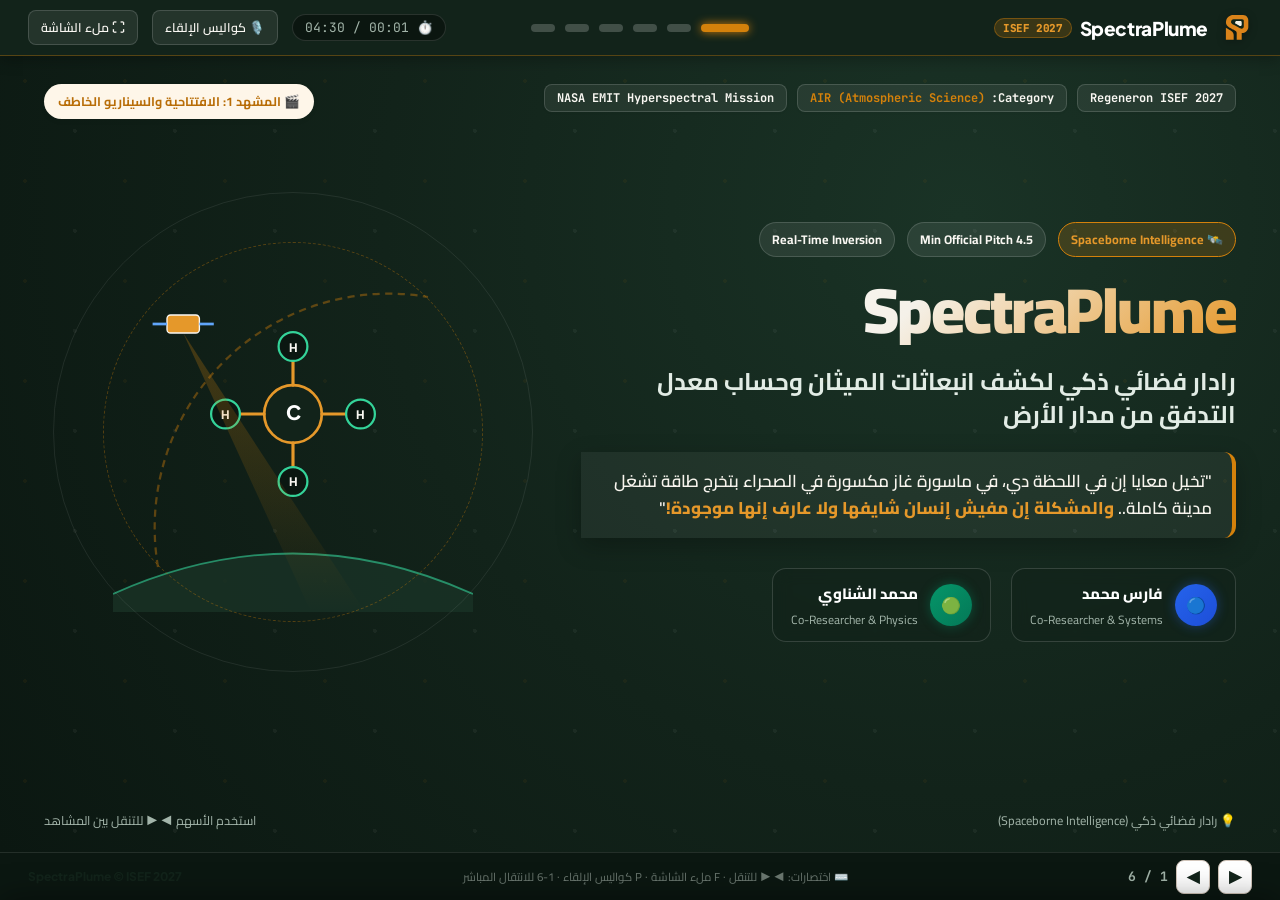
==== docs/presentation/index.html @ dce7c22c "feat: add interactive vectorized ISEF presentation and mount /presentation route" ====
<!DOCTYPE html>
<html lang="ar" dir="rtl">
<head>
  <meta charset="UTF-8" />
  <meta name="viewport" content="width=device-width, initial-scale=1.0" />
  <title>SpectraPlume — العرض الرسمي Regeneron ISEF 2027</title>
  
  <!-- Google Fonts: Cairo (Arabic Authority) + Plus Jakarta Sans + Inter + JetBrains Mono -->
  <link rel="preconnect" href="https://fonts.googleapis.com" />
  <link rel="preconnect" href="https://fonts.gstatic.com" crossorigin />
  <link href="https://fonts.googleapis.com/css2?family=Cairo:wght@400;600;700;800;900&family=Inter:wght@400;500;600;700&family=JetBrains+Mono:wght@500;600;700&family=Plus+Jakarta+Sans:wght@500;600;700;800&display=swap" rel="stylesheet" />

  <style>
    :root {
      /* Warm Editorial Light Palette (Base) */
      --sp-bg-canvas: #F6F3EC;
      --sp-bg-sand: #E7DECF;
      --sp-bg-sand-soft: #EFE9DD;
      --sp-bg-card: #FFFFFF;
      --sp-bg-elevated: #FCFBF8;
      --sp-border: #D2C5BA;
      --sp-border-subtle: #E3D9CD;

      /* Deep Authority Forest Dark Palette */
      --sp-forest-950: #0B1711;
      --sp-forest-900: #12231A;
      --sp-forest-800: #1A3326;
      --sp-forest-700: #234735;
      --sp-forest-600: #2E5C45;
      
      /* Typography Inks */
      --sp-ink-primary: #12231A;
      --sp-ink-secondary: #43534A;
      --sp-ink-muted: #6B7870;
      --sp-text-light: #FAF8F3;
      --sp-text-light-muted: #A3B5AA;

      /* Signature SWIR Infrared Amber */
      --sp-amber-600: #B86D07;
      --sp-amber-500: #D4810B;
      --sp-amber-400: #E5982A;
      --sp-amber-300: #F3B755;
      --sp-amber-100: #FEF6E9;
      --sp-amber-glow: rgba(212, 129, 11, 0.28);

      /* Semantic Status */
      --sp-danger-700: #9E2A1C;
      --sp-danger-600: #C0392B;
      --sp-danger-bg: #FDF2F0;
      --sp-danger-border: #EABCB5;

      --sp-safe-700: #135336;
      --sp-safe-600: #196B47;
      --sp-safe-bg: #EDF7F2;
      --sp-safe-border: #B7DFC9;

      /* Presenter Accent Colors */
      --sp-fares-blue: #2563EB;
      --sp-fares-bg: #EFF6FF;
      --sp-shnawy-green: #059669;
      --sp-shnawy-bg: #ECFDF5;

      /* Fonts */
      --font-arabic: 'Cairo', 'Plus Jakarta Sans', sans-serif;
      --font-display: 'Plus Jakarta Sans', 'Cairo', sans-serif;
      --font-body: 'Inter', 'Cairo', sans-serif;
      --font-mono: 'JetBrains Mono', monospace;

      /* Elevation & Shadows */
      --shadow-sm: 0 2px 6px rgba(18, 35, 26, 0.04);
      --shadow-card: 0 4px 16px rgba(18, 35, 26, 0.06), 0 1px 3px rgba(18, 35, 26, 0.04);
      --shadow-float: 0 18px 40px rgba(18, 35, 26, 0.12), 0 4px 10px rgba(18, 35, 26, 0.05);
      --shadow-glow: 0 0 28px rgba(212, 129, 11, 0.25);
    }

    * {
      box-sizing: border-box;
      margin: 0;
      padding: 0;
      -webkit-font-smoothing: antialiased;
    }

    html, body {
      width: 100vw;
      height: 100vh;
      overflow: hidden;
      background-color: var(--sp-forest-950);
      color: var(--sp-ink-primary);
      font-family: var(--font-arabic);
      user-select: none;
    }

    /* Presentation Viewport Frame (Standard 16:9 Aspect Ratio) */
    .deck-viewport {
      width: 100vw;
      height: 100vh;
      display: flex;
      flex-direction: column;
      position: relative;
      background: var(--sp-bg-canvas);
      overflow: hidden;
    }

    /* Top Global Navigation Bar */
    .deck-topbar {
      height: 56px;
      background: var(--sp-forest-900);
      border-bottom: 1.5px solid rgba(212, 129, 11, 0.35);
      display: flex;
      align-items: center;
      justify-content: space-between;
      padding: 0 28px;
      color: var(--sp-text-light);
      z-index: 100;
      box-shadow: 0 4px 14px rgba(0, 0, 0, 0.25);
    }

    .brand-group {
      display: flex;
      align-items: center;
      gap: 12px;
      cursor: pointer;
    }

    .brand-svg {
      width: 32px;
      height: 32px;
      filter: drop-shadow(0 2px 4px rgba(0,0,0,0.3));
    }

    .brand-title {
      font-family: var(--font-display);
      font-weight: 800;
      font-size: 19px;
      letter-spacing: -0.02em;
      color: #FFFFFF;
      display: flex;
      align-items: center;
      gap: 8px;
    }

    .brand-tag {
      font-size: 11px;
      font-family: var(--font-mono);
      background: rgba(212, 129, 11, 0.2);
      color: var(--sp-amber-400);
      padding: 2px 8px;
      border-radius: 999px;
      border: 1px solid rgba(212, 129, 11, 0.4);
    }

    /* Slide Stepper Dots */
    .slide-dots {
      display: flex;
      align-items: center;
      gap: 10px;
      position: absolute;
      left: 50%;
      transform: translateX(-50%);
    }

    .dot-pill {
      height: 8px;
      width: 24px;
      border-radius: 999px;
      background: rgba(255, 255, 255, 0.2);
      cursor: pointer;
      transition: all 0.3s cubic-bezier(0.4, 0, 0.2, 1);
      position: relative;
    }

    .dot-pill.active {
      width: 48px;
      background: var(--sp-amber-500);
      box-shadow: 0 0 10px var(--sp-amber-500);
    }

    .dot-pill:hover:not(.active) {
      background: rgba(255, 255, 255, 0.4);
    }

    /* Topbar Controls & Timer */
    .topbar-controls {
      display: flex;
      align-items: center;
      gap: 14px;
    }

    .timer-badge {
      display: flex;
      align-items: center;
      gap: 6px;
      background: rgba(0, 0, 0, 0.35);
      border: 1px solid rgba(255, 255, 255, 0.12);
      padding: 4px 12px;
      border-radius: 999px;
      font-family: var(--font-mono);
      font-size: 13px;
      color: #A3B5AA;
    }

    .timer-badge.active {
      color: var(--sp-amber-400);
      border-color: rgba(212, 129, 11, 0.5);
    }

    .top-btn {
      background: rgba(255, 255, 255, 0.08);
      border: 1px solid rgba(255, 255, 255, 0.15);
      color: #FAF8F3;
      padding: 5px 12px;
      border-radius: 8px;
      font-family: var(--font-arabic);
      font-size: 12.5px;
      font-weight: 600;
      cursor: pointer;
      display: inline-flex;
      align-items: center;
      gap: 6px;
      transition: all 0.2s ease;
    }

    .top-btn:hover {
      background: rgba(255, 255, 255, 0.16);
      border-color: rgba(255, 255, 255, 0.3);
    }

    .top-btn.active-mode {
      background: var(--sp-amber-500);
      color: #FFFFFF;
      border-color: var(--sp-amber-400);
    }

    /* Main Slides Stage */
    .deck-stage {
      flex: 1;
      position: relative;
      width: 100%;
      height: calc(100vh - 56px);
      overflow: hidden;
    }

    .slide {
      position: absolute;
      top: 0;
      left: 0;
      width: 100%;
      height: 100%;
      opacity: 0;
      pointer-events: none;
      transform: scale(0.97) translateY(12px);
      transition: opacity 0.45s cubic-bezier(0.2, 0.8, 0.2, 1), transform 0.45s cubic-bezier(0.2, 0.8, 0.2, 1);
      display: flex;
      flex-direction: column;
      justify-content: space-between;
      padding: 28px 44px 20px;
      overflow-y: auto;
    }

    .slide.active {
      opacity: 1;
      pointer-events: all;
      transform: scale(1) translateY(0);
      z-index: 10;
    }

    /* Common Slide Headers */
    .slide-header {
      display: flex;
      align-items: flex-start;
      justify-content: space-between;
      margin-bottom: 20px;
    }

    .slide-eyebrow {
      display: inline-flex;
      align-items: center;
      gap: 8px;
      background: var(--sp-bg-sand);
      border: 1px solid var(--sp-border);
      padding: 4px 14px;
      border-radius: 999px;
      font-size: 12px;
      font-weight: 700;
      color: var(--sp-forest-900);
      letter-spacing: 0.04em;
      margin-bottom: 8px;
    }

    .slide-eyebrow-dark {
      background: rgba(212, 129, 11, 0.15);
      border: 1px solid rgba(212, 129, 11, 0.35);
      color: var(--sp-amber-400);
    }

    .slide-title {
      font-size: 32px;
      font-weight: 900;
      line-height: 1.25;
      color: var(--sp-forest-900);
      letter-spacing: -0.02em;
    }

    .slide-title-dark {
      color: #FFFFFF;
    }

    .slide-subtitle {
      font-size: 15px;
      color: var(--sp-ink-secondary);
      margin-top: 4px;
    }

    .slide-subtitle-dark {
      color: var(--sp-text-light-muted);
    }

    /* Presenter Duo Badges */
    .presenter-turn-badge {
      display: inline-flex;
      align-items: center;
      gap: 8px;
      padding: 6px 14px;
      border-radius: 999px;
      font-size: 12.5px;
      font-weight: 700;
      box-shadow: var(--shadow-sm);
    }

    .presenter-turn-fares {
      background: var(--sp-fares-bg);
      color: var(--sp-fares-blue);
      border: 1.5px solid #BFDBFE;
    }

    .presenter-turn-shnawy {
      background: var(--sp-shnawy-bg);
      color: var(--sp-shnawy-green);
      border: 1.5px solid #A7F3D0;
    }

    .presenter-turn-both {
      background: var(--sp-amber-100);
      color: var(--sp-amber-600);
      border: 1.5px solid var(--sp-amber-border);
    }

    /* On-Screen Memory Anchors (المفاتيح العلمية للباحثين) */
    .memory-anchors-bar {
      display: flex;
      align-items: center;
      gap: 10px;
      flex-wrap: wrap;
    }

    .anchor-chip {
      display: inline-flex;
      align-items: center;
      gap: 6px;
      background: #FFFFFF;
      border: 1px solid var(--sp-border);
      padding: 5px 12px;
      border-radius: 8px;
      font-size: 12px;
      font-weight: 700;
      color: var(--sp-forest-900);
      font-family: var(--font-mono);
      box-shadow: 0 1px 3px rgba(0,0,0,0.04);
    }

    .anchor-chip-dark {
      background: rgba(255, 255, 255, 0.07);
      border-color: rgba(255, 255, 255, 0.15);
      color: #FAF8F3;
    }

    .anchor-chip .tag-highlight {
      color: var(--sp-amber-500);
    }

    /* SLIDE 1: Hero Cover & Hook */
    #slide-1 {
      background: radial-gradient(circle at 75% 20%, #1A3326 0%, #12231A 50%, #0B1711 100%);
      color: #FAF8F3;
      position: relative;
      overflow: hidden;
    }

    .cosmic-mesh {
      position: absolute;
      inset: 0;
      opacity: 0.15;
      background-image: 
        radial-gradient(circle at 25px 25px, rgba(212, 129, 11, 0.4) 2%, transparent 0%),
        radial-gradient(circle at 75px 75px, rgba(255, 255, 255, 0.3) 2%, transparent 0%);
      background-size: 100px 100px;
      pointer-events: none;
    }

    .slide1-grid {
      display: grid;
      grid-template-columns: 1.25fr 0.95fr;
      gap: 40px;
      align-items: center;
      margin: auto 0;
      position: relative;
      z-index: 2;
    }

    .hero-brand-lockup {
      display: flex;
      flex-direction: column;
      gap: 20px;
    }

    .hero-meta-strip {
      display: flex;
      align-items: center;
      gap: 12px;
      flex-wrap: wrap;
    }

    .hero-meta-badge {
      display: inline-flex;
      align-items: center;
      gap: 6px;
      background: rgba(255, 255, 255, 0.08);
      border: 1px solid rgba(255, 255, 255, 0.15);
      padding: 5px 12px;
      border-radius: 999px;
      font-size: 12.5px;
      font-weight: 700;
      color: #FAF8F3;
    }

    .hero-meta-badge.highlight {
      background: rgba(212, 129, 11, 0.2);
      border-color: var(--sp-amber-500);
      color: var(--sp-amber-400);
    }

    .hero-main-title {
      font-size: 64px;
      font-weight: 900;
      line-height: 1.05;
      letter-spacing: -0.03em;
      background: linear-gradient(135deg, #FFFFFF 0%, #F5F1E9 50%, var(--sp-amber-400) 100%);
      -webkit-background-clip: text;
      -webkit-text-fill-color: transparent;
    }

    .hero-tagline-ar {
      font-size: 24px;
      font-weight: 700;
      color: #E2ECE5;
      line-height: 1.4;
    }

    .hero-hook-quote {
      background: rgba(255, 255, 255, 0.05);
      border-right: 4px solid var(--sp-amber-500);
      padding: 16px 20px;
      border-radius: 0 12px 12px 0;
      font-size: 17px;
      font-weight: 600;
      color: #F8F5EE;
      line-height: 1.6;
      box-shadow: 0 8px 24px rgba(0,0,0,0.25);
    }

    .hero-hook-quote strong {
      color: var(--sp-amber-400);
      font-weight: 800;
    }

    .hero-team-row {
      display: flex;
      align-items: center;
      gap: 20px;
      margin-top: 10px;
    }

    .team-card {
      display: flex;
      align-items: center;
      gap: 12px;
      background: rgba(18, 35, 26, 0.7);
      border: 1px solid rgba(255, 255, 255, 0.15);
      padding: 10px 18px;
      border-radius: 14px;
      backdrop-filter: blur(8px);
    }

    .team-avatar {
      width: 42px;
      height: 42px;
      border-radius: 50%;
      display: flex;
      align-items: center;
      justify-content: center;
      font-weight: 800;
      font-size: 16px;
      color: #FFFFFF;
    }

    .team-avatar.fares {
      background: linear-gradient(135deg, #2563EB, #1D4ED8);
      box-shadow: 0 0 12px rgba(37, 99, 235, 0.4);
    }

    .team-avatar.shnawy {
      background: linear-gradient(135deg, #059669, #047857);
      box-shadow: 0 0 12px rgba(5, 150, 105, 0.4);
    }

    .team-info h4 {
      font-size: 15px;
      font-weight: 800;
      color: #FFFFFF;
    }

    .team-info p {
      font-size: 12px;
      color: var(--sp-text-light-muted);
    }

    /* Vector Hero Illustration Stage (Slide 1) */
    .hero-illustration-stage {
      position: relative;
      display: flex;
      align-items: center;
      justify-content: center;
    }

    .radar-pulse-ring {
      position: absolute;
      width: 380px;
      height: 380px;
      border-radius: 50%;
      border: 1.5px dashed rgba(212, 129, 11, 0.35);
      animation: spinSlow 36s linear infinite;
    }

    .radar-pulse-ring-2 {
      position: absolute;
      width: 480px;
      height: 480px;
      border-radius: 50%;
      border: 1px solid rgba(255, 255, 255, 0.08);
    }

    @keyframes spinSlow {
      from { transform: rotate(0deg); }
      to { transform: rotate(360deg); }
    }

    /* Floating Molecules Animation */
    .molecule-floating {
      animation: floatMolecule 6s ease-in-out infinite alternate;
    }

    @keyframes floatMolecule {
      0% { transform: translateY(0) rotate(0deg); }
      100% { transform: translateY(-16px) rotate(8deg); }
    }

    /* SLIDE 2: Problem & Citations */
    .problem-stats-row {
      display: grid;
      grid-template-columns: repeat(3, 1fr);
      gap: 24px;
      margin-bottom: 24px;
    }

    .stat-card {
      background: #FFFFFF;
      border: 1.5px solid var(--sp-border);
      border-radius: 20px;
      padding: 24px 22px;
      box-shadow: var(--shadow-card);
      position: relative;
      overflow: hidden;
      display: flex;
      flex-direction: column;
      justify-content: space-between;
      transition: all 0.25s ease;
    }

    .stat-card:hover {
      transform: translateY(-4px);
      box-shadow: var(--shadow-float);
    }

    .stat-card::before {
      content: '';
      position: absolute;
      top: 0;
      left: 0;
      right: 0;
      height: 5px;
    }

    .stat-card.amber::before { background: var(--sp-amber-500); }
    .stat-card.danger::before { background: var(--sp-danger-600); }
    .stat-card.safe::before { background: var(--sp-safe-600); }

    .stat-card-header {
      display: flex;
      align-items: center;
      justify-content: space-between;
      margin-bottom: 12px;
    }

    .stat-citation-pill {
      font-family: var(--font-mono);
      font-size: 11px;
      font-weight: 700;
      padding: 4px 10px;
      border-radius: 6px;
      background: var(--sp-bg-sand-soft);
      color: var(--sp-forest-900);
      border: 1px solid var(--sp-border-subtle);
    }

    .stat-big-number {
      font-family: var(--font-mono);
      font-size: 58px;
      font-weight: 900;
      line-height: 1;
      margin-bottom: 6px;
      display: flex;
      align-items: baseline;
      gap: 4px;
    }

    .stat-big-number.amber { color: var(--sp-amber-600); }
    .stat-big-number.danger { color: var(--sp-danger-600); }
    .stat-big-number.safe { color: var(--sp-safe-700); }

    .stat-unit {
      font-size: 26px;
      font-weight: 800;
    }

    .stat-label {
      font-size: 16.5px;
      font-weight: 800;
      color: var(--sp-forest-900);
      margin-bottom: 6px;
    }

    .stat-desc {
      font-size: 13.5px;
      color: var(--sp-ink-secondary);
      line-height: 1.5;
    }

    .problem-dilemma-grid {
      display: grid;
      grid-template-columns: 1fr 1fr;
      gap: 20px;
    }

    .dilemma-card {
      background: var(--sp-bg-elevated);
      border: 1.5px solid var(--sp-border);
      border-radius: 16px;
      padding: 18px 22px;
      display: flex;
      gap: 16px;
      align-items: flex-start;
    }

    .dilemma-icon-box {
      width: 48px;
      height: 48px;
      border-radius: 12px;
      display: flex;
      align-items: center;
      justify-content: center;
      flex-shrink: 0;
    }

    .dilemma-icon-box.danger {
      background: var(--sp-danger-bg);
      border: 1px solid var(--sp-danger-border);
      color: var(--sp-danger-600);
    }

    .dilemma-icon-box.amber {
      background: var(--sp-amber-100);
      border: 1px solid var(--sp-amber-border);
      color: var(--sp-amber-600);
    }

    .dilemma-content h4 {
      font-size: 16px;
      font-weight: 800;
      color: var(--sp-forest-900);
      margin-bottom: 4px;
    }

    .dilemma-content p {
      font-size: 13.5px;
      color: var(--sp-ink-secondary);
      line-height: 1.5;
    }

    /* SLIDE 3: Physics & Innovation */
    .physics-layout-grid {
      display: grid;
      grid-template-columns: 1.15fr 0.95fr;
      gap: 24px;
      align-items: stretch;
      flex: 1;
    }

    .spectrum-card {
      background: #FFFFFF;
      border: 1.5px solid var(--sp-border);
      border-radius: 20px;
      padding: 22px;
      box-shadow: var(--shadow-card);
      display: flex;
      flex-direction: column;
      justify-content: space-between;
    }

    .spectrum-legend-row {
      display: flex;
      align-items: center;
      justify-content: space-between;
      margin-bottom: 12px;
      padding-bottom: 10px;
      border-bottom: 1px solid var(--sp-border-subtle);
    }

    .spectrum-tag {
      display: inline-flex;
      align-items: center;
      gap: 6px;
      font-size: 12.5px;
      font-weight: 700;
    }

    .spectrum-dot {
      width: 10px;
      height: 10px;
      border-radius: 50%;
    }

    .innovation-pillars-stack {
      display: flex;
      flex-direction: column;
      gap: 16px;
      justify-content: space-between;
    }

    .pillar-box {
      background: #FFFFFF;
      border: 1.5px solid var(--sp-border);
      border-radius: 18px;
      padding: 20px;
      box-shadow: var(--shadow-card);
      position: relative;
      overflow: hidden;
      display: flex;
      flex-direction: column;
      gap: 10px;
    }

    .pillar-box.active-glow {
      border-color: var(--sp-amber-500);
      box-shadow: 0 4px 20px rgba(212, 129, 11, 0.15);
    }

    .pillar-header {
      display: flex;
      align-items: center;
      justify-content: space-between;
    }

    .pillar-title-group {
      display: flex;
      align-items: center;
      gap: 10px;
    }

    .pillar-num {
      width: 30px;
      height: 30px;
      border-radius: 8px;
      background: var(--sp-forest-900);
      color: #FFFFFF;
      font-family: var(--font-mono);
      font-weight: 800;
      font-size: 14px;
      display: flex;
      align-items: center;
      justify-content: center;
    }

    .pillar-title {
      font-size: 16.5px;
      font-weight: 800;
      color: var(--sp-forest-900);
    }

    .pillar-metric-row {
      display: flex;
      align-items: baseline;
      justify-content: space-between;
      background: var(--sp-bg-sand-soft);
      padding: 10px 14px;
      border-radius: 12px;
      border: 1px solid var(--sp-border-subtle);
    }

    .pillar-metric-val {
      font-family: var(--font-mono);
      font-size: 32px;
      font-weight: 900;
      color: var(--sp-forest-900);
    }

    .pillar-metric-label {
      font-size: 13px;
      font-weight: 700;
      color: var(--sp-ink-secondary);
    }

    .pillar-desc {
      font-size: 13px;
      color: var(--sp-ink-secondary);
      line-height: 1.5;
    }

    /* SLIDE 4: Live Demo & Statistical Proof */
    #slide-4 {
      background: radial-gradient(circle at 80% 10%, #15271D 0%, #0E1A14 60%, #07100B 100%);
      color: #FAF8F3;
    }

    .telemetry-trio {
      display: grid;
      grid-template-columns: repeat(3, 1fr);
      gap: 18px;
      margin-bottom: 20px;
    }

    .telemetry-card {
      background: rgba(255, 255, 255, 0.05);
      border: 1px solid rgba(255, 255, 255, 0.12);
      border-radius: 16px;
      padding: 18px 20px;
      display: flex;
      flex-direction: column;
      justify-content: space-between;
      backdrop-filter: blur(10px);
    }

    .telemetry-title {
      font-size: 13px;
      font-weight: 700;
      color: var(--sp-text-light-muted);
      display: flex;
      align-items: center;
      gap: 6px;
    }

    .telemetry-val {
      font-family: var(--font-mono);
      font-size: 42px;
      font-weight: 900;
      color: #FFFFFF;
      margin: 4px 0;
    }

    .telemetry-val.amber { color: var(--sp-amber-400); }
    .telemetry-val.safe { color: #34D399; }
    .telemetry-val.blue { color: #60A5FA; }

    .telemetry-sub {
      font-size: 12px;
      color: #A3B5AA;
    }

    .proof-split-layout {
      display: grid;
      grid-template-columns: 1.1fr 0.9fr;
      gap: 22px;
      align-items: stretch;
      flex: 1;
    }

    .gis-stage-box {
      background: #0B1711;
      border: 1px solid rgba(212, 129, 11, 0.35);
      border-radius: 18px;
      padding: 18px;
      position: relative;
      overflow: hidden;
      display: flex;
      flex-direction: column;
      justify-content: space-between;
    }

    .gis-header-strip {
      display: flex;
      align-items: center;
      justify-content: space-between;
      margin-bottom: 12px;
      z-index: 2;
    }

    .gis-badge {
      font-family: var(--font-mono);
      font-size: 11.5px;
      padding: 3px 10px;
      border-radius: 6px;
      background: rgba(212, 129, 11, 0.15);
      border: 1px solid rgba(212, 129, 11, 0.4);
      color: var(--sp-amber-400);
    }

    .stats-matrix-card {
      background: rgba(255, 255, 255, 0.05);
      border: 1px solid rgba(255, 255, 255, 0.12);
      border-radius: 18px;
      padding: 20px;
      display: flex;
      flex-direction: column;
      justify-content: space-between;
      backdrop-filter: blur(10px);
    }

    .gauge-and-bars {
      display: grid;
      grid-template-columns: 110px 1fr;
      gap: 18px;
      align-items: center;
      margin-bottom: 16px;
    }

    .circular-gauge-wrapper {
      position: relative;
      width: 110px;
      height: 110px;
    }

    .gauge-center-text {
      position: absolute;
      inset: 0;
      display: flex;
      flex-direction: column;
      align-items: center;
      justify-content: center;
      text-align: center;
    }

    .gauge-score {
      font-family: var(--font-mono);
      font-size: 22px;
      font-weight: 900;
      color: #FFFFFF;
    }

    .gauge-caption {
      font-size: 10px;
      color: var(--sp-amber-400);
      font-weight: 700;
      text-transform: uppercase;
    }

    .progress-bar-group {
      display: flex;
      flex-direction: column;
      gap: 12px;
    }

    .p-bar-label-row {
      display: flex;
      justify-content: space-between;
      font-size: 12.5px;
      font-weight: 700;
      margin-bottom: 4px;
    }

    .p-bar-track {
      height: 8px;
      background: rgba(255, 255, 255, 0.1);
      border-radius: 999px;
      overflow: hidden;
    }

    .p-bar-fill {
      height: 100%;
      border-radius: 999px;
      transition: width 1.2s cubic-bezier(0.2, 0.8, 0.2, 1);
    }

    .p-bar-fill.precision { background: linear-gradient(90deg, #10B981, #34D399); width: 0%; }
    .p-bar-fill.recall { background: linear-gradient(90deg, #3B82F6, #60A5FA); width: 0%; }

    /* The Sinai Mountain Trap Box */
    .sinai-trap-box {
      background: rgba(0, 0, 0, 0.4);
      border: 1.5px solid rgba(212, 129, 11, 0.4);
      border-radius: 14px;
      padding: 14px 18px;
      display: flex;
      align-items: center;
      justify-content: space-between;
      gap: 14px;
    }

    .sinai-pill {
      display: flex;
      flex-direction: column;
      align-items: center;
      padding: 6px 14px;
      border-radius: 10px;
      min-width: 90px;
    }

    .sinai-pill.nasa {
      background: rgba(192, 57, 43, 0.2);
      border: 1px solid rgba(192, 57, 43, 0.5);
      color: #F87171;
    }

    .sinai-pill.spectra {
      background: rgba(16, 185, 129, 0.2);
      border: 1px solid rgba(16, 185, 129, 0.5);
      color: #34D399;
    }

    .sinai-pill .val {
      font-family: var(--font-mono);
      font-size: 20px;
      font-weight: 900;
    }

    .sinai-pill .lbl {
      font-size: 11px;
      font-weight: 700;
    }

    /* SLIDE 5: Economic Feasibility & UN SDGs */
    .business-grid {
      display: grid;
      grid-template-columns: repeat(3, 1fr);
      gap: 24px;
      margin-bottom: 24px;
      flex: 1;
    }

    .biz-card {
      background: #FFFFFF;
      border: 1.5px solid var(--sp-border);
      border-radius: 20px;
      padding: 26px 22px;
      box-shadow: var(--shadow-card);
      display: flex;
      flex-direction: column;
      justify-content: space-between;
      transition: all 0.25s ease;
    }

    .biz-card:hover {
      transform: translateY(-4px);
      box-shadow: var(--shadow-float);
    }

    .biz-icon-stage {
      width: 54px;
      height: 54px;
      border-radius: 14px;
      background: var(--sp-forest-900);
      color: var(--sp-amber-400);
      display: flex;
      align-items: center;
      justify-content: center;
      margin-bottom: 16px;
    }

    .biz-title {
      font-size: 20px;
      font-weight: 900;
      color: var(--sp-forest-900);
      margin-bottom: 8px;
    }

    .biz-desc {
      font-size: 14px;
      color: var(--sp-ink-secondary);
      line-height: 1.6;
      margin-bottom: 16px;
    }

    .biz-metric-highlight {
      background: var(--sp-bg-sand-soft);
      border: 1px solid var(--sp-border-subtle);
      border-radius: 12px;
      padding: 12px 14px;
      font-family: var(--font-mono);
      font-size: 20px;
      font-weight: 800;
      color: var(--sp-forest-900);
      display: flex;
      align-items: center;
      justify-content: space-between;
    }

    .sdg-badge-group {
      display: flex;
      gap: 12px;
      margin-top: 10px;
    }

    .sdg-pill {
      flex: 1;
      padding: 12px 10px;
      border-radius: 12px;
      color: #FFFFFF;
      font-weight: 800;
      text-align: center;
      display: flex;
      flex-direction: column;
      align-items: center;
      gap: 4px;
    }

    .sdg-13 { background: #3F7E44; }
    .sdg-7 { background: #FCC30B; color: #12231A; }

    .closing-signoff-bar {
      background: var(--sp-forest-900);
      border: 1.5px solid rgba(212, 129, 11, 0.4);
      border-radius: 16px;
      padding: 16px 24px;
      color: #FAF8F3;
      display: flex;
      align-items: center;
      justify-content: space-between;
    }

    .logbook-item {
      display: flex;
      align-items: center;
      gap: 12px;
    }

    /* SLIDE 6: Tough ISEF Q&A Defense */
    .qa-stack {
      display: flex;
      flex-direction: column;
      gap: 16px;
      flex: 1;
      justify-content: center;
    }

    .qa-card {
      background: #FFFFFF;
      border: 1.5px solid var(--sp-border);
      border-radius: 18px;
      padding: 20px 24px;
      box-shadow: var(--shadow-card);
      transition: all 0.25s ease;
      cursor: pointer;
    }

    .qa-card:hover {
      border-color: var(--sp-amber-500);
      transform: translateX(-4px);
    }

    .qa-question-row {
      display: flex;
      align-items: center;
      justify-content: space-between;
      margin-bottom: 10px;
    }

    .qa-q-text {
      font-size: 17px;
      font-weight: 800;
      color: var(--sp-forest-900);
      display: flex;
      align-items: center;
      gap: 10px;
    }

    .qa-answer-box {
      background: var(--sp-bg-sand-soft);
      border-right: 4px solid var(--sp-amber-500);
      padding: 12px 18px;
      border-radius: 0 10px 10px 0;
      font-size: 14.5px;
      line-height: 1.6;
      color: var(--sp-ink-secondary);
    }

    /* Presenter Floating Prompter Dock (كواليس الإلقاء) */
    .prompter-dock {
      position: fixed;
      bottom: 0;
      left: 0;
      right: 0;
      background: rgba(18, 35, 26, 0.96);
      border-top: 2px solid var(--sp-amber-500);
      backdrop-filter: blur(14px);
      color: #FAF8F3;
      padding: 14px 32px;
      z-index: 1000;
      transform: translateY(105%);
      transition: transform 0.35s cubic-bezier(0.2, 0.8, 0.2, 1);
      box-shadow: 0 -10px 30px rgba(0,0,0,0.4);
    }

    .prompter-dock.open {
      transform: translateY(0);
    }

    .prompter-header {
      display: flex;
      align-items: center;
      justify-content: space-between;
      margin-bottom: 10px;
    }

    .prompter-title {
      font-size: 14px;
      font-weight: 800;
      color: var(--sp-amber-400);
      display: flex;
      align-items: center;
      gap: 8px;
    }

    .prompter-grid {
      display: grid;
      grid-template-columns: 1fr 1fr;
      gap: 20px;
    }

    .prompter-card {
      background: rgba(255, 255, 255, 0.05);
      border: 1px solid rgba(255, 255, 255, 0.12);
      border-radius: 12px;
      padding: 12px 16px;
    }

    .prompter-role {
      font-size: 12px;
      font-weight: 800;
      margin-bottom: 6px;
      display: flex;
      align-items: center;
      gap: 6px;
    }

    .prompter-role.fares { color: #60A5FA; }
    .prompter-role.shnawy { color: #34D399; }

    .prompter-text {
      font-size: 13.5px;
      line-height: 1.55;
      color: #F3F4F6;
    }

    /* Bottom Deck Navigation Bar */
    .deck-bottombar {
      height: 48px;
      background: var(--sp-bg-sand);
      border-top: 1px solid var(--sp-border);
      display: flex;
      align-items: center;
      justify-content: space-between;
      padding: 0 28px;
      font-size: 12.5px;
      color: var(--sp-ink-secondary);
      z-index: 90;
    }

    .deck-bottombar-dark {
      background: var(--sp-forest-950);
      border-color: rgba(255, 255, 255, 0.1);
      color: var(--sp-text-light-muted);
    }

    .nav-arrow-group {
      display: flex;
      align-items: center;
      gap: 8px;
    }

    .nav-btn {
      background: #FFFFFF;
      border: 1px solid var(--sp-border);
      color: var(--sp-forest-900);
      width: 34px;
      height: 34px;
      border-radius: 8px;
      display: flex;
      align-items: center;
      justify-content: center;
      cursor: pointer;
      font-size: 16px;
      font-weight: bold;
      transition: all 0.2s ease;
    }

    .nav-btn:hover {
      background: var(--sp-amber-500);
      color: #FFFFFF;
      border-color: var(--sp-amber-400);
    }

    .slide-counter {
      font-family: var(--font-mono);
      font-weight: 700;
      font-size: 13px;
    }

    /* SVGs Helper Styles */
    .vector-svg {
      display: block;
      width: 100%;
      height: auto;
    }
  </style>
</head>
<body>

  <div class="deck-viewport">

    <!-- Top Global Sticky Bar -->
    <header class="deck-topbar">
      <div class="brand-group" onclick="goToSlide(0)">
        <!-- SpectraPlume Vector Logo -->
        <svg class="brand-svg" xmlns="http://www.w3.org/2000/svg" viewBox="0 0 287 282">
          <path fill="#DA831A" d="M149.79 245.451C149.72 241.487 149.7 237.527 149.72 233.563C149.79 222.686 149.66 211.813 149.7 200.937C149.72 195.734 149.9 190.514 149.8 185.312C149.77 183.575 149.55 181.968 149.01 180.312C145.88 170.865 137.89 166.22 129.6 161.817C125.58 159.684 121.5 157.665 117.47 155.544C117.47 155.544 116.99 155.286 116.99 155.285C115.03 154.223 113.07 153.176 111.13 152.094C101.73 146.862 92.24 141.796 82.86 136.536C74.86 132.049 68.27 126.995 62.76 119.558C52.46 105.637 51.4399 87.726 55.8199 71.589C58.8199 60.549 66.9 47.461 75.45 40.322C76.64 39.323 77.84 38.32 79.05 37.342C83.87 33.46 89.49 30.423 95.3 28.338C104.13 25.176 111.13 23.987 120.19 24.034C127.1 24.07 134.02 24.091 140.94 24.091C149.75 24.092 158.57 23.991 167.38 24.155C173.75 24.273 180.12 24.139 186.5 24.172C193.02 24.206 199.55 24.138 206.06 24.237C206.06 24.237 206.94 24.253 206.94 24.253C214.48 24.422 221.62 26.131 228.3 29.694C235.16 33.357 241.89 39.617 245.96 46.271C252.52 56.969 253.97 64.025 253.98 76.625C253.99 88.562 253.93 100.5 253.97 112.437C253.99 118.621 254.07 124.817 253.99 131C253.94 135.071 253.64 139.157 252.73 143.125C252.5 144.11 252.22 145.079 251.98 146.061C251.98 146.062 251.95 146.175 251.95 146.176C250.6 150.994 248.52 155.736 245.94 160.024C242.91 165.072 239.76 168.693 235.39 172.639C229.92 177.57 223.45 181.37 216.4 183.552C209.2 185.782 202.34 186.757 194.81 186.2L194.79 245.532L149.79 245.451Z"/>
          <path fill="#0E241A" d="M173.31 61.564C174.46 61.563 175.6 61.563 176.75 61.565C183.52 61.575 190.3 61.536 197.06 61.656C197.06 61.656 197.56 61.667 197.56 61.667C202.7 61.799 207.31 63.92 210.38 68.125C212.41 70.91 213.33 73.761 213.36 77.187C213.37 78.291 213.34 79.396 213.33 80.5C213.24 87.421 213.4 94.331 213.41 101.25C213.42 109.519 213.48 117.795 213.38 126.063C213.35 128.262 213.28 130.352 212.7 132.483C210.27 141.335 202.83 146.955 193.69 146.946C189.09 146.941 185.18 145.18 181.19 143.002C176.54 140.467 171.93 137.885 167.24 135.44C163.29 133.384 159.46 131.143 155.57 128.973C155.57 128.973 155.13 128.722 155.12 128.722C149.93 125.882 144.58 123.301 139.44 120.362C133.71 117.085 127.73 114.25 122 110.978C117.84 108.602 113.57 106.434 109.38 104.109C106.78 102.667 104.31 100.821 102.5 98.436C97.6801 92.062 97.6 84.823 100.54 77.639C102.76 72.22 107.2 67.81 112.43 65.218C120.31 61.306 124.85 61.584 133.62 61.573C146.85 61.557 160.08 61.572 173.31 61.564Z"/>
          <path fill="#F1F0E5" d="M179.94 77.403C180.79 77.402 181.65 77.401 182.5 77.426C185.86 77.528 188.52 78.63 190.91 81.053C194.72 84.925 194.64 89.213 194.66 94.375C194.67 99.622 194.74 104.879 194.67 110.125C194.66 111.195 194.66 112.316 194.46 113.373C193.26 119.75 188.41 123.824 181.94 123.848C178.73 123.86 175.74 121.863 173.01 120.342C166.4 116.657 159.67 113.188 153.07 109.481C149.61 107.536 146.1 105.683 142.62 103.755C139.9 102.239 137.54 100.499 136.25 97.562C133.8 91.99 135.18 85.687 139.69 81.62C142.91 78.716 146.46 77.5 150.75 77.445C152.46 77.422 154.17 77.437 155.88 77.452C163.9 77.522 171.92 77.409 179.94 77.403Z"/>
          <path fill="#DA831A" d="M52.8199 139.306C53.77 139.879 54.72 140.452 55.6801 141.016C58.61 142.743 61.61 144.325 64.5601 146.003C71.99 150.224 79.34 154.597 86.8199 158.726C90.59 160.81 94.27 163.057 98.02 165.182C102.4 167.662 106.52 170.609 109.92 174.337C117.81 182.994 122.53 192.497 122.73 204.375C122.74 204.875 122.74 205.375 122.74 205.875C122.8 215.56 122.82 225.252 122.71 234.937C122.67 238.38 122.55 242.055 122.74 245.489L52.85 245.458L52.8199 139.306Z"/>
        </svg>
        <div class="brand-title">
          SpectraPlume
          <span class="brand-tag">ISEF 2027</span>
        </div>
      </div>

      <!-- Slide Indicator Stepper -->
      <div class="slide-dots">
        <div class="dot-pill active" onclick="goToSlide(0)" title="المشهد 1: الافتتاحية"></div>
        <div class="dot-pill" onclick="goToSlide(1)" title="المشهد 2: المشكلة والأبحاث"></div>
        <div class="dot-pill" onclick="goToSlide(2)" title="المشهد 3: الابتكار الفيزيائي"></div>
        <div class="dot-pill" onclick="goToSlide(3)" title="المشهد 4: الديمو والإثبات"></div>
        <div class="dot-pill" onclick="goToSlide(4)" title="المشهد 5: الجدوى والاستدامة"></div>
        <div class="dot-pill" onclick="goToSlide(5)" title="دفاع التحكيم: Q&A"></div>
      </div>

      <!-- Topbar Controls -->
      <div class="topbar-controls">
        <div class="timer-badge" id="deckTimer">⏱️ 00:00 / 04:30</div>
        <button class="top-btn" onclick="togglePrompter()" id="btnPrompter" title="اختصار: P">
          🎙️ كواليس الإلقاء
        </button>
        <button class="top-btn" onclick="toggleFullscreen()" title="اختصار: F">
          ⛶ ملء الشاشة
        </button>
      </div>
    </header>

    <!-- Slides Stage Container -->
    <main class="deck-stage">

      <!-- ========================================== -->
      <!-- SLIDE 1: The Scenario Hook (Scene 1)       -->
      <!-- ========================================== -->
      <section class="slide active" id="slide-1">
        <div class="cosmic-mesh"></div>

        <div class="slide-header" style="z-index:2;">
          <div class="memory-anchors-bar">
            <span class="anchor-chip anchor-chip-dark">Regeneron ISEF 2027</span>
            <span class="anchor-chip anchor-chip-dark">Category: <span class="tag-highlight">AIR (Atmospheric Science)</span></span>
            <span class="anchor-chip anchor-chip-dark">NASA EMIT Hyperspectral Mission</span>
          </div>
          <div class="presenter-turn-badge presenter-turn-both">
            🎬 المشهد 1: الافتتاحية والسيناريو الخاطف
          </div>
        </div>

        <div class="slide1-grid">
          <div class="hero-brand-lockup">
            <div class="hero-meta-strip">
              <span class="hero-meta-badge highlight">🛰️ Spaceborne Intelligence</span>
              <span class="hero-meta-badge">4.5 Min Official Pitch</span>
              <span class="hero-meta-badge">Real-Time Inversion</span>
            </div>

            <h1 class="hero-main-title">SpectraPlume</h1>
            <p class="hero-tagline-ar">رادار فضائي ذكي لكشف انبعاثات الميثان وحساب معدل التدفق من مدار الأرض</p>

            <div class="hero-hook-quote">
              "تخيل معايا إن في اللحظة دي، في ماسورة غاز مكسورة في الصحراء بتخرج طاقة تشغل مدينة كاملة.. 
              <strong>والمشكلة إن مفيش إنسان شايفها ولا عارف إنها موجودة!</strong>"
            </div>

            <div class="hero-team-row">
              <div class="team-card">
                <div class="team-avatar fares">🔵</div>
                <div class="team-info">
                  <h4>فارس محمد</h4>
                  <p>Co-Researcher & Systems</p>
                </div>
              </div>
              <div class="team-card">
                <div class="team-avatar shnawy">🟢</div>
                <div class="team-info">
                  <h4>محمد الشناوي</h4>
                  <p>Co-Researcher & Physics</p>
                </div>
              </div>
            </div>
          </div>

          <!-- Hero Vector Stage: NASA EMIT + CH4 Molecule Floating -->
          <div class="hero-illustration-stage">
            <div class="radar-pulse-ring"></div>
            <div class="radar-pulse-ring-2"></div>
            
            <svg class="molecule-floating" viewBox="0 0 400 400" width="360" height="360">
              <!-- Orbit Arc -->
              <path d="M 50 350 A 260 260 0 0 1 350 50" fill="none" stroke="rgba(212, 129, 11, 0.4)" stroke-width="2.5" stroke-dasharray="8 6"/>
              
              <!-- Earth Surface Arc Simulation -->
              <path d="M 0 380 Q 200 290 400 380 L 400 400 L 0 400 Z" fill="#1A3326" opacity="0.8"/>
              <path d="M 0 380 Q 200 290 400 380" fill="none" stroke="#34D399" stroke-width="2" opacity="0.6"/>

              <!-- Central CH4 Molecule Vector Graphic -->
              <g transform="translate(180, 160)">
                <!-- Carbon Central Atom -->
                <circle cx="20" cy="20" r="32" fill="#12231A" stroke="#E5982A" stroke-width="3"/>
                <text x="20" y="27" text-anchor="middle" fill="#FFFFFF" font-family="Plus Jakarta Sans" font-weight="900" font-size="22">C</text>
                
                <!-- 4 Covalent Bonds to Hydrogen -->
                <line x1="20" y1="-12" x2="20" y2="-45" stroke="#E5982A" stroke-width="3.5" stroke-linecap="round"/>
                <circle cx="20" cy="-55" r="16" fill="#0B1711" stroke="#34D399" stroke-width="2.5"/>
                <text x="20" y="-49" text-anchor="middle" fill="#FAF8F3" font-family="Plus Jakarta Sans" font-weight="800" font-size="13">H</text>

                <line x1="-12" y1="20" x2="-45" y2="20" stroke="#E5982A" stroke-width="3.5" stroke-linecap="round"/>
                <circle cx="-55" cy="20" r="16" fill="#0B1711" stroke="#34D399" stroke-width="2.5"/>
                <text x="-55" y="25" text-anchor="middle" fill="#FAF8F3" font-family="Plus Jakarta Sans" font-weight="800" font-size="13">H</text>

                <line x1="52" y1="20" x2="85" y2="20" stroke="#E5982A" stroke-width="3.5" stroke-linecap="round"/>
                <circle cx="95" cy="20" r="16" fill="#0B1711" stroke="#34D399" stroke-width="2.5"/>
                <text x="95" y="25" text-anchor="middle" fill="#FAF8F3" font-family="Plus Jakarta Sans" font-weight="800" font-size="13">H</text>

                <line x1="20" y1="52" x2="20" y2="85" stroke="#E5982A" stroke-width="3.5" stroke-linecap="round"/>
                <circle cx="20" cy="95" r="16" fill="#0B1711" stroke="#34D399" stroke-width="2.5"/>
                <text x="20" y="100" text-anchor="middle" fill="#FAF8F3" font-family="Plus Jakarta Sans" font-weight="800" font-size="13">H</text>
              </g>

              <!-- Spacecraft EMIT / Sensor Node -->
              <g transform="translate(60, 70)">
                <rect x="0" y="0" width="36" height="20" rx="4" fill="#E5982A" stroke="#FAF8F3" stroke-width="1.5"/>
                <line x1="-16" y1="10" x2="0" y2="10" stroke="#60A5FA" stroke-width="3"/>
                <line x1="36" y1="10" x2="52" y2="10" stroke="#60A5FA" stroke-width="3"/>
                <!-- Infrared Beam to Earth -->
                <polygon points="18,20 160,330 220,330" fill="url(#beamGrad)" opacity="0.35"/>
              </g>

              <defs>
                <linearGradient id="beamGrad" x1="0" y1="0" x2="0" y2="1">
                  <stop offset="0%" stop-color="#D4810B" stop-opacity="0.8"/>
                  <stop offset="100%" stop-color="#D4810B" stop-opacity="0.0"/>
                </linearGradient>
              </defs>
            </svg>
          </div>
        </div>

        <!-- Slide Footer Anchors -->
        <div class="slide-footer-anchors" style="z-index:2; margin-top:auto;">
          <div style="font-size:12.5px; color:var(--sp-text-light-muted); display:flex; justify-content:space-between;">
            <span>💡 رادار فضائي ذكي (Spaceborne Intelligence)</span>
            <span>استخدم الأسهم ◀ ▶ للتنقل بين المشاهد</span>
          </div>
        </div>
      </section>

      <!-- ========================================== -->
      <!-- SLIDE 2: Problem & Citations (Scene 2)     -->
      <!-- ========================================== -->
      <section class="slide" id="slide-2">
        <div class="slide-header">
          <div>
            <div class="slide-eyebrow">⚠️ المشهد 2: المشكلة وتوثيق الأبحاث العالمية</div>
            <h2 class="slide-title">أزمة غاز الميثان وعقبات الخوارزميات التقليدية</h2>
            <p class="slide-subtitle">توثيق دولي من تقارير المناخ IPCC ودورية Science Advances وبيانات ناسا</p>
          </div>
          <div class="memory-anchors-bar">
            <span class="anchor-chip">IPCC AR6 <span class="tag-highlight">(84× GWP₂₀)</span></span>
            <span class="anchor-chip">Thorpe et al. <span class="tag-highlight">(Science Advances 2023)</span></span>
            <span class="anchor-chip">NASA EMIT <span class="tag-highlight">(285 Bands)</span></span>
          </div>
        </div>

        <!-- 3 Hero Stat Cards with Animated Counters -->
        <div class="problem-stats-row">
          <!-- Stat 1: 84x -->
          <div class="stat-card amber">
            <div class="stat-card-header">
              <span class="stat-citation-pill">IPCC AR6 (2021)</span>
              <!-- Fire Flame Vector SVG -->
              <svg width="24" height="24" viewBox="0 0 24 24" fill="none" stroke="#D4810B" stroke-width="2.2">
                <path d="M8.5 14.5A2.5 2.5 0 0 0 11 12c0-1.38-.5-2-1-3-1.072-2.143-.224-4.054 2-6 .5 2.5 2 4.9 4 6.5 2 1.6 3 3.5 3 5.5a7 7 0 1 1-14 0c0-1.153.433-2.294 1-3a2.5 2.5 0 0 0 2.5 2.5z"/>
              </svg>
            </div>
            <div class="stat-big-number amber">
              <span class="counter-num" data-target="84">0</span><span class="stat-unit">×</span>
            </div>
            <div class="stat-label">أقوى من ثاني أكسيد الكربون</div>
            <p class="stat-desc">تأثير احتباس حراري كارثي على مدى 20 سنة طبقاً للهيئة الحكومية الدولية المعنية بتغير المناخ.</p>
          </div>

          <!-- Stat 2: >50% -->
          <div class="stat-card danger">
            <div class="stat-card-header">
              <span class="stat-citation-pill">Science Advances 2023</span>
              <!-- Factory Vector SVG -->
              <svg width="24" height="24" viewBox="0 0 24 24" fill="none" stroke="#C0392B" stroke-width="2.2">
                <path d="M2 20h20M2 20V8l6 4V8l6 4V4l6 4v12"/>
                <path d="M6 16h.01M10 16h.01M14 16h.01M18 16h.01"/>
              </svg>
            </div>
            <div class="stat-big-number danger">
              <span class="stat-unit">></span><span class="counter-num" data-target="50">0</span><span class="stat-unit">%</span>
            </div>
            <div class="stat-label">من انبعاثات العالم (Super-Emitters)</div>
            <p class="stat-desc">أثبتت دراسة Thorpe et al. أن أقل من 10% من المواقع مسؤولة عن نصف انبعاثات الكوكب كاملة!</p>
          </div>

          <!-- Stat 3: 285 Bands -->
          <div class="stat-card safe">
            <div class="stat-card-header">
              <span class="stat-citation-pill">NASA EMIT (2022)</span>
              <!-- Satellite Sensor Vector SVG -->
              <svg width="24" height="24" viewBox="0 0 24 24" fill="none" stroke="#196B47" stroke-width="2.2">
                <circle cx="12" cy="12" r="3"/>
                <path d="M4.93 4.93l4.24 4.24M14.83 14.83l4.24 4.24M19.07 4.93l-4.24 4.24M9.17 14.83l-4.24 4.24"/>
              </svg>
            </div>
            <div class="stat-big-number safe">
              <span class="counter-num" data-target="285">0</span><span class="stat-unit">قناة</span>
            </div>
            <div class="stat-label">مطياف التصوير الفضائي SWIR</div>
            <p class="stat-desc">جهاز محطة الفضاء الدولية لعزل امتصاص الميثان عند نطاق 2.3 ميكرومتر بدقة طيفية 7.4nm.</p>
          </div>
        </div>

        <!-- The Two Fatal Dilemmas -->
        <div class="problem-dilemma-grid">
          <div class="dilemma-card">
            <div class="dilemma-icon-box danger">⚠️</div>
            <div class="dilemma-content">
              <h4>العقبة الأولى: فخ الإنذارات الكاذبة (False Alarms)</h4>
              <p>صخور الحجر الجيري (الكالسيت) طبقاً للمسح الجيولوجي الأمريكي بتمتص الضوء عند 2.3 ميكرومتر برضه، فبتعمل تشويش إشعاعي ويطلع للمحطات إنذار بوجود غاز وهو صخر!</p>
            </div>
          </div>

          <div class="dilemma-card">
            <div class="dilemma-icon-box amber">❓</div>
            <div class="dilemma-content">
              <h4>العقبة الثانية: غياب معدل التدفق الكتلي (`NA`)</h4>
              <p>خوارزميات ناسا بتحدد شكل السحابة فقط، لكن بتسيب معدل التدفق مكتوب <code style="font-family:var(--font-mono); color:var(--sp-amber-600); font-weight:800;">NA</code> لعدم وجود Inversion Model يربط الرياح بالكتلة!</p>
            </div>
          </div>
        </div>

        <div style="margin-top:auto; padding-top:14px; display:flex; justify-content:space-between; font-size:12.5px; color:var(--sp-ink-muted);">
          <span>🔵 فارس: "الـ Super-Emitters هي السبب في أكثر من 50% من الكارثة"</span>
          <span>🟢 الشناوي: "فارق الـ 20 نانومتر بين الميثان والكالسيت كان يخدع ناسا"</span>
        </div>
      </section>

      <!-- ========================================== -->
      <!-- SLIDE 3: Physics & Innovation (Scene 3)    -->
      <!-- ========================================== -->
      <section class="slide" id="slide-3">
        <div class="slide-header">
          <div>
            <div class="slide-eyebrow">🔬 المشهد 3: الابتكار — الفيزياء الجزيئية وحساب التدفق</div>
            <h2 class="slide-title">الذكاء الاصطناعي المقيد بفيزياء الغلاف الجوي</h2>
            <p class="slide-subtitle">بصمة التوأم من HITRAN 2024 ونمذجة الـ IME الهيدروديناميكية مع رياح ERA5</p>
          </div>
          <div class="memory-anchors-bar">
            <span class="anchor-chip">Doublet: <span class="tag-highlight">2260 + 2315 nm</span></span>
            <span class="anchor-chip">Calcite: <span class="tag-highlight">2335 nm (Singlet)</span></span>
            <span class="anchor-chip">Varon et al. <span class="tag-highlight">(AMT 2018)</span></span>
          </div>
        </div>

        <div class="physics-layout-grid">
          <!-- Left Column: The Interactive Vector Absorption Spectrum -->
          <div class="spectrum-card">
            <div class="spectrum-legend-row">
              <div style="font-weight:800; font-size:15px; color:var(--sp-forest-900);">
                البصمة الطيفية: CH₄ Doublet vs. CaCO₃ Singlet
              </div>
              <div style="display:flex; gap:14px;">
                <span class="spectrum-tag" style="color:#D4810B;"><span class="spectrum-dot" style="background:#D4810B;"></span> الميثان (CH₄ Doublet)</span>
                <span class="spectrum-tag" style="color:#9E2A1C;"><span class="spectrum-dot" style="background:#9E2A1C;"></span> الكالسيت (CaCO₃ Singlet)</span>
              </div>
            </div>

            <!-- Vector Plot of HITRAN Doublet vs Calcite Singlet -->
            <svg viewBox="0 0 520 250" class="vector-svg" style="background:var(--sp-bg-canvas); border-radius:12px; border:1px solid var(--sp-border-subtle);">
              <!-- Grid Lines -->
              <line x1="50" y1="40" x2="490" y2="40" stroke="#E3D9CD" stroke-width="1" stroke-dasharray="4 4"/>
              <line x1="50" y1="100" x2="490" y2="100" stroke="#E3D9CD" stroke-width="1" stroke-dasharray="4 4"/>
              <line x1="50" y1="160" x2="490" y2="160" stroke="#E3D9CD" stroke-width="1" stroke-dasharray="4 4"/>
              <line x1="50" y1="210" x2="490" y2="210" stroke="#D2C5BA" stroke-width="1.5"/>

              <!-- X-Axis Labels -->
              <text x="70" y="230" font-family="JetBrains Mono" font-size="11" fill="#6B7870">2150nm</text>
              <text x="180" y="230" font-family="JetBrains Mono" font-size="11" fill="#D4810B" font-weight="700">2260nm</text>
              <text x="280" y="230" font-family="JetBrains Mono" font-size="11" fill="#D4810B" font-weight="800">2315nm</text>
              <text x="360" y="230" font-family="JetBrains Mono" font-size="11" fill="#9E2A1C" font-weight="700">2335nm</text>
              <text x="450" y="230" font-family="JetBrains Mono" font-size="11" fill="#6B7870">2450nm</text>

              <!-- Methane CH4 Doublet Vertical Marker Lines -->
              <line x1="200" y1="30" x2="200" y2="210" stroke="#D4810B" stroke-width="1.8" stroke-dasharray="4 3"/>
              <line x1="298" y1="30" x2="298" y2="210" stroke="#D4810B" stroke-width="2" stroke-dasharray="4 3"/>
              
              <!-- Calcite CaCO3 Vertical Marker Line -->
              <line x1="375" y1="30" x2="375" y2="210" stroke="#C0392B" stroke-width="1.5" stroke-dasharray="3 3"/>

              <!-- Calcite Curve (Single Dip at 2335nm) -->
              <path d="M 60 70 Q 200 70 300 80 Q 375 185 410 85 Q 460 75 490 70" 
                    fill="none" stroke="#C0392B" stroke-width="2" stroke-dasharray="5 4" opacity="0.85"/>

              <!-- Methane CH4 Curve (Two Dips: Shoulder at 2260, Deep Dip at 2315) -->
              <path d="M 60 60 Q 150 65 175 90 Q 200 135 225 95 Q 260 90 280 140 Q 298 195 320 120 Q 380 70 490 60" 
                    fill="none" stroke="#12231A" stroke-width="3"/>

              <!-- Dips Callout Circles -->
              <circle cx="200" cy="135" r="5" fill="#E5982A"/>
              <circle cx="298" cy="195" r="6" fill="#D4810B"/>
              <circle cx="375" cy="180" r="5" fill="#C0392B"/>

              <!-- Annotations -->
              <text x="298" y="22" text-anchor="middle" font-family="Plus Jakarta Sans" font-size="11" font-weight="800" fill="#D4810B">القمة الرئيسية (2315nm)</text>
              <text x="200" y="22" text-anchor="middle" font-family="Plus Jakarta Sans" font-size="10.5" font-weight="700" fill="#D4810B">الكتف الفرعي (2260nm)</text>
              <text x="390" y="22" text-anchor="middle" font-family="Plus Jakarta Sans" font-size="10.5" font-weight="700" fill="#C0392B">كالسيت (2335nm)</text>
            </svg>

            <div style="font-size:12.5px; color:var(--sp-ink-secondary); margin-top:8px; line-height:1.5;">
              📌 <strong>قاعدة HITRAN 2024:</strong> جزيء الميثان له <em>بصمتان توأم</em> متلازمتان. خوارزميتنا تفحص النسبة الفيزيائية بين القمتين فتطرد انعكاسات الصخور الجيرية فوراً!
            </div>
          </div>

          <!-- Right Column: The Two Innovation Pillars -->
          <div class="innovation-pillars-stack">
            <!-- Pillar 1 -->
            <div class="pillar-box active-glow">
              <div class="pillar-header">
                <div class="pillar-title-group">
                  <div class="pillar-num">1</div>
                  <h3 class="pillar-title">بصمة التوأم الجزيئية (Doublet Filter)</h3>
                </div>
                <span class="stat-citation-pill">HITRAN 2024</span>
              </div>
              
              <div class="pillar-metric-row">
                <div class="pillar-metric-val" style="color:var(--sp-amber-600);">
                  <span class="counter-num" data-target="78.4" data-decimals="1">0</span>%
                </div>
                <div class="pillar-metric-label">إلغاء تام لإنذارات صخور الحجر الجيري</div>
              </div>

              <p class="pillar-desc">
                بدلاً من الذكاء الاصطناعي الأعمى الذي يهلوس على الصخور، تم تقييد النموذج بنسبة الامتصاص بين (2315nm و 2260nm).
              </p>
            </div>

            <!-- Pillar 2 -->
            <div class="pillar-box">
              <div class="pillar-header">
                <div class="pillar-title-group">
                  <div class="pillar-num">2</div>
                  <h3 class="pillar-title">نمذجة التدفق الهيدروديناميكي (IME)</h3>
                </div>
                <span class="stat-citation-pill">Varon et al. (AMT 2018)</span>
              </div>

              <div class="pillar-metric-row">
                <div class="pillar-metric-val" style="color:var(--sp-safe-700);">
                  <span class="counter-num" data-target="7.9" data-decimals="1">0</span>%
                </div>
                <div class="pillar-metric-label">متوسط نسبة الخطأ (MAPE) — دقة 92.1%</div>
              </div>

              <p class="pillar-desc">
                دمج سرعات رياح <strong>ERA5 10m</strong> اللحظية في معادلة <code style="font-family:var(--font-mono); font-weight:700;">Q = (IME · U) / L</code> لحساب أطنان التسريب في أقل من نصف ثانية!
              </p>
            </div>
          </div>
        </div>

        <div style="margin-top:auto; padding-top:14px; display:flex; justify-content:space-between; font-size:12.5px; color:var(--sp-ink-muted);">
          <span>🟢 الشناوي: "الميثان له حفرتان، والكالسيت عنده حفرة واحدة"</span>
          <span>🔵 فارس: "ألغينا 78.4% من الصخور ودقة الحساب قفزت لـ 92.1%"</span>
        </div>
      </section>

      <!-- ========================================== -->
      <!-- SLIDE 4: Live Demo & Proof (Scene 4)       -->
      <!-- ========================================== -->
      <section class="slide" id="slide-4">
        <div class="slide-header">
          <div>
            <div class="slide-eyebrow slide-eyebrow-dark">🛰️ المشهد 4: الديمو العملي التفاعلي والإثبات الإحصائي</div>
            <h2 class="slide-title slide-title-dark">تحليل مداري حي وإثبات التفوق على 42 مسار تصوير</h2>
            <p class="slide-subtitle slide-subtitle-dark">اختبار حقيقي على قمر ناسا EMIT واختبار فخ جبال سيناء الصخري</p>
          </div>
          <div class="memory-anchors-bar">
            <span class="anchor-chip anchor-chip-dark">42 NASA Swaths</span>
            <span class="anchor-chip anchor-chip-dark">Paired t-test: <span class="tag-highlight">p = 2.4 × 10⁻⁸</span></span>
            <span class="anchor-chip anchor-chip-dark">Threshold: <span class="tag-highlight">85 kg/h</span></span>
          </div>
        </div>

        <!-- Telemetry Trio Hero Numbers -->
        <div class="telemetry-trio">
          <div class="telemetry-card">
            <div class="telemetry-title">⚡ معدل التسريب الكتلي اللحظي</div>
            <div class="telemetry-val amber">
              <span class="counter-num" data-target="2.46" data-decimals="2">0.00</span> <span style="font-size:20px;">طن/ساعة</span>
            </div>
            <div class="telemetry-sub">EMIT Orbit #2222205 (Middle East)</div>
          </div>

          <div class="telemetry-card">
            <div class="telemetry-title">💵 الخسارة المالية اليومية المقدرة</div>
            <div class="telemetry-val safe">
              $<span class="counter-num" data-target="10600">0</span> <span style="font-size:20px;">/يوم</span>
            </div>
            <div class="telemetry-sub">على أساس أسعار الغاز الطبيعي العالمية</div>
          </div>

          <div class="telemetry-card">
            <div class="telemetry-title">⏱️ زمن الاستجابة الفضائية (Inference)</div>
            <div class="telemetry-val blue">
              <span class="counter-num" data-target="435">0</span> <span style="font-size:20px;">ms</span>
            </div>
            <div class="telemetry-sub">معالجة فورية Real-Time بمجرد التقاط المشهد</div>
          </div>
        </div>

        <!-- Proof Split: GIS Mockup vs Benchmark Stats -->
        <div class="proof-split-layout">
          <!-- GIS Vector Map -->
          <div class="gis-stage-box">
            <div class="gis-header-strip">
              <span class="gis-badge">ESRI Satellite Layer · Active Ingestion</span>
              <span style="font-family:var(--font-mono); font-size:12px; color:#A3B5AA;">GPS: 31.8712° N, -102.3355° W</span>
            </div>

            <!-- Vector Simulated Hyperspectral GIS Map -->
            <svg viewBox="0 0 460 210" class="vector-svg" style="border-radius:10px; background:#07120C;">
              <!-- Map Grid -->
              <defs>
                <pattern id="gisGrid" width="30" height="30" patternUnits="userSpaceOnUse">
                  <path d="M 30 0 L 0 0 0 30" fill="none" stroke="rgba(255,255,255,0.06)" stroke-width="1"/>
                </pattern>
                <radialGradient id="plumeGlow" cx="35%" cy="60%" r="50%">
                  <stop offset="0%" stop-color="#EF4444" stop-opacity="0.9"/>
                  <stop offset="35%" stop-color="#F59E0B" stop-opacity="0.75"/>
                  <stop offset="70%" stop-color="#10B981" stop-opacity="0.45"/>
                  <stop offset="100%" stop-color="#10B981" stop-opacity="0"/>
                </radialGradient>
              </defs>
              <rect width="100%" height="100%" fill="url(#gisGrid)" />

              <!-- Topographic / Desert Land Contours -->
              <path d="M 0 140 Q 120 110 240 160 T 460 130" fill="none" stroke="rgba(212,129,11,0.2)" stroke-width="1.5"/>
              <path d="M 0 80 Q 180 50 320 90 T 460 60" fill="none" stroke="rgba(212,129,11,0.15)" stroke-width="1.5"/>

              <!-- Methane Plume Dispersion Cloud (Vector Contour) -->
              <path d="M 140 130 Q 190 90 280 85 Q 360 80 410 70 Q 370 120 290 140 Q 210 155 140 130 Z" fill="url(#plumeGlow)"/>

              <!-- Source Reticle Crosshair -->
              <circle cx="140" cy="130" r="14" fill="none" stroke="#EF4444" stroke-width="2"/>
              <circle cx="140" cy="130" r="4" fill="#EF4444"/>
              <line x1="140" y1="110" x2="140" y2="150" stroke="#EF4444" stroke-width="1.5"/>
              <line x1="120" y1="130" x2="160" y2="130" stroke="#EF4444" stroke-width="1.5"/>

              <!-- Wind Azimuth Vector (ERA5: 6.8 m/s @ 64°) -->
              <g transform="translate(60, 45)">
                <circle cx="0" cy="0" r="20" fill="rgba(0,0,0,0.6)" stroke="rgba(255,255,255,0.2)" stroke-width="1.5"/>
                <line x1="0" y1="14" x2="12" y2="-12" stroke="#34D399" stroke-width="2.5" stroke-linecap="round"/>
                <polygon points="12,-12 6,-6 14,-4" fill="#34D399"/>
                <text x="26" y="4" font-family="JetBrains Mono" font-size="10.5" fill="#34D399" font-weight="700">6.8 m/s (64°)</text>
              </g>

              <!-- Source Facility Label -->
              <rect x="155" y="145" width="130" height="22" rx="4" fill="rgba(0,0,0,0.75)" stroke="rgba(255,255,255,0.2)"/>
              <text x="162" y="160" font-family="Plus Jakarta Sans" font-size="10.5" fill="#FAF8F3" font-weight="700">Flare Stack Vent #4</text>
            </svg>

            <div style="font-size:12px; color:#A3B5AA; display:flex; justify-content:space-between; margin-top:8px;">
              <span>إسقاط فوري للإحداثيات على خرائط الطوارئ</span>
              <span>حد الكشف: <strong>85 kg/h</strong></span>
            </div>
          </div>

          <!-- Benchmark Stats & Sinai Control -->
          <div class="stats-matrix-card">
            <!-- Circular Gauge & Progress Bars -->
            <div class="gauge-and-bars">
              <div class="circular-gauge-wrapper">
                <svg viewBox="0 0 100 100" width="110" height="110">
                  <circle cx="50" cy="50" r="42" fill="none" stroke="rgba(255,255,255,0.12)" stroke-width="8"/>
                  <circle id="f1Circle" cx="50" cy="50" r="42" fill="none" stroke="#D4810B" stroke-width="8"
                          stroke-linecap="round" stroke-dasharray="264" stroke-dashoffset="264"
                          transform="rotate(-90 50 50)" style="transition: stroke-dashoffset 1.5s ease-out;"/>
                </svg>
                <div class="gauge-center-text">
                  <div class="gauge-score">0.942</div>
                  <div class="gauge-caption">F1-Score</div>
                </div>
              </div>

              <div class="progress-bar-group">
                <div>
                  <div class="p-bar-label-row">
                    <span style="color:#A3B5AA;">Precision (دقة الإنذار)</span>
                    <span style="color:#34D399; font-family:var(--font-mono);">96.1%</span>
                  </div>
                  <div class="p-bar-track">
                    <div class="p-bar-fill precision" data-fill="96.1%"></div>
                  </div>
                </div>

                <div>
                  <div class="p-bar-label-row">
                    <span style="color:#A3B5AA;">Recall (اصطياد الغاز)</span>
                    <span style="color:#60A5FA; font-family:var(--font-mono);">92.4%</span>
                  </div>
                  <div class="p-bar-track">
                    <div class="p-bar-fill recall" data-fill="92.4%"></div>
                  </div>
                </div>
              </div>
            </div>

            <!-- The Sinai Mountain Trap Control -->
            <div class="sinai-trap-box">
              <div style="flex:1;">
                <div style="font-weight:800; font-size:13.5px; color:#FFFFFF;">فخ جبال سيناء الصخرية (Negative Control)</div>
                <div style="font-size:11.5px; color:#A3B5AA; margin-top:2px;">مشهد صخري بحت مفيهوش أي تسريب غاز</div>
              </div>

              <div class="sinai-pill nasa">
                <span class="val">243</span>
                <span class="lbl">إنذار كاذب (ناسا) ❌</span>
              </div>

              <div class="sinai-pill spectra">
                <span class="val">0</span>
                <span class="lbl">إنذار (برنامجنا) ✅</span>
              </div>
            </div>

            <div style="font-size:12px; color:var(--sp-amber-400); margin-top:10px; font-weight:700; text-align:center;">
              ⭐ Paired t-test: p = 2.4 × 10⁻⁸ (التفوق الإحصائي مؤكد بنسبة 99.99999%)
            </div>
          </div>
        </div>

        <div style="margin-top:auto; padding-top:14px; display:flex; justify-content:space-between; font-size:12.5px; color:var(--sp-text-light-muted);">
          <span>🔵 فارس: "التحليل بيخلص في 435 مللي ثانية وبدقة F1 تفوق 0.94"</span>
          <span>🟢 الشناوي: "في فخ سيناء خوارزمية ناسا طلعت 243 إنذار كاذب وبرنامجنا طلع صفر بنجاح 100%"</span>
        </div>
      </section>

      <!-- ========================================== -->
      <!-- SLIDE 5: Economic Feasibility & SDGs (Scene 5) -->
      <!-- ========================================== -->
      <section class="slide" id="slide-5">
        <div class="slide-header">
          <div>
            <div class="slide-eyebrow">🌱 المشهد 5: الجدوى الاقتصادية، الاستدامة والختام</div>
            <h2 class="slide-title">حل تطبيقي واقعي بدون أعباء مالية مدارية</h2>
            <p class="slide-subtitle">توفير ملايين الدولارات لشركات الطاقة ودعم أهداف التنمية المستدامة للأمم المتحدة</p>
          </div>
          <div class="memory-anchors-bar">
            <span class="anchor-chip">Zero Orbital CapEx <span class="tag-highlight">($0 Satellite Cost)</span></span>
            <span class="anchor-chip">UN SDG 13 <span class="tag-highlight">(Climate Action)</span></span>
            <span class="anchor-chip">UN SDG 7 <span class="tag-highlight">(Affordable Energy)</span></span>
          </div>
        </div>

        <div class="business-grid">
          <!-- Card 1: Zero CapEx -->
          <div class="biz-card">
            <div>
              <div class="biz-icon-stage">
                <!-- Satellite Free Icon -->
                <svg width="28" height="28" viewBox="0 0 24 24" fill="none" stroke="currentColor" stroke-width="2.2">
                  <path d="M13 2L3 14h9l-1 8 10-12h-9l1-8z"/>
                </svg>
              </div>
              <h3 class="biz-title">Zero Orbital CapEx</h3>
              <p class="biz-desc">
                بدلاً من تصنيع وإطلاق قمر صناعي خاص بتكلفة تتجاوز <strong>100 مليون دولار</strong>، نستثمر مجاناً تدفق البيانات المفتوحة من محطة الفضاء الدولية وقمر NASA EMIT.
              </p>
            </div>
            <div class="biz-metric-highlight">
              <span>تكلفة الأجهزة المدارية:</span>
              <span style="color:var(--sp-safe-700);">$0.00</span>
            </div>
          </div>

          <!-- Card 2: Enterprise Value -->
          <div class="biz-card">
            <div>
              <div class="biz-icon-stage">
                <!-- Dollars / Economic Growth Icon -->
                <svg width="28" height="28" viewBox="0 0 24 24" fill="none" stroke="currentColor" stroke-width="2.2">
                  <line x1="12" y1="1" x2="12" y2="23"/>
                  <path d="M17 5H9.5a3.5 3.5 0 0 0 0 7h5a3.5 3.5 0 0 1 0 7H6"/>
                </svg>
              </div>
              <h3 class="biz-title">عائد اقتصادي حقيقي للشركات</h3>
              <p class="biz-desc">
                وقف تسريب واحد بحجم 1,000 kg/h يوفر للشركة المشغلة الغاز المهدور ويعيد ضخه في شبكة البيع بدلاً من خسارته في الهواء.
              </p>
            </div>
            <div class="biz-metric-highlight">
              <span>التوفير اليومي لكل بئر:</span>
              <span style="color:var(--sp-amber-600);">$<span class="counter-num" data-target="18000">0</span>/يوم</span>
            </div>
          </div>

          <!-- Card 3: UN SDGs -->
          <div class="biz-card">
            <div>
              <div class="biz-icon-stage">
                <!-- Globe Sustainability Icon -->
                <svg width="28" height="28" viewBox="0 0 24 24" fill="none" stroke="currentColor" stroke-width="2.2">
                  <circle cx="12" cy="12" r="10"/>
                  <path d="M2 12h20M12 2a15.3 15.3 0 0 1 4 10 15.3 15.3 0 0 1-4 10 15.3 15.3 0 0 1-4-10 15.3 15.3 0 0 1 4-10z"/>
                </svg>
              </div>
              <h3 class="biz-title">أهداف الأمم المتحدة (SDGs)</h3>
              <p class="biz-desc">
                المساهمة المباشرة في الحد من الانبعاثات الحرارية العالمية وتحقيق العدالة المناخية للأجيال القادمة.
              </p>
            </div>
            <div class="sdg-badge-group">
              <div class="sdg-pill sdg-13">
                <span style="font-size:16px;">SDG 13</span>
                <span style="font-size:11px;">العمل المناخي</span>
              </div>
              <div class="sdg-pill sdg-7">
                <span style="font-size:16px;">SDG 7</span>
                <span style="font-size:11px;">طاقة نظيفة وميسورة</span>
              </div>
            </div>
          </div>
        </div>

        <!-- Closing Bar -->
        <div class="closing-signoff-bar">
          <div class="logbook-item">
            <!-- Book Vector SVG -->
            <svg width="32" height="32" viewBox="0 0 24 24" fill="none" stroke="var(--sp-amber-400)" stroke-width="2">
              <path d="M4 19.5A2.5 2.5 0 0 1 6.5 17H20"/>
              <path d="M6.5 2H20v20H6.5A2.5 2.5 0 0 1 4 19.5v-15A2.5 2.5 0 0 1 6.5 2z"/>
            </svg>
            <div>
              <div style="font-weight:800; font-size:15px; color:#FFFFFF;">Engineering Log Book جاهز للمراجعة</div>
              <div style="font-size:12px; color:var(--sp-text-light-muted);">توثيق دقيق لكل تجربة ومعادلة وكود برمجي معتمد</div>
            </div>
          </div>

          <div style="font-weight:900; font-size:18px; color:var(--sp-amber-400);">
            شكراً لحضراتكم — جاهزون لأسئلة السادة المحكمين! 🎙️
          </div>
        </div>

        <div style="margin-top:auto; padding-top:14px; display:flex; justify-content:space-between; font-size:12.5px; color:var(--sp-ink-muted);">
          <span>🔵 فارس: "مشروعنا مش مجرد بحث في معمل، ده حل اقتصادي فوري"</span>
          <span>🟢 الشناوي: "شكراً لوقت حضرتك يا فندم وإحنا متحمسين لأي استفسار"</span>
        </div>
      </section>

      <!-- ========================================== -->
      <!-- SLIDE 6: Tough ISEF Q&A Defense            -->
      <!-- ========================================== -->
      <section class="slide" id="slide-6">
        <div class="slide-header">
          <div>
            <div class="slide-eyebrow">🛡️ دفاع المسابقة — أسئلة المحكمين والردود النموذجية</div>
            <h2 class="slide-title">أقوى 3 أسئلة متوقعة في تحكيم ISEF 2027</h2>
            <p class="slide-subtitle">إجابات علمية مقنعة مبنية على فيزياء HITRAN والإحصاء الرياضي والأمانة العلمية</p>
          </div>
          <div class="presenter-turn-badge presenter-turn-both">
            Q&A Defense Protocol
          </div>
        </div>

        <div class="qa-stack">
          <!-- Question 1 -->
          <div class="qa-card" onclick="toggleQACard(this)">
            <div class="qa-question-row">
              <div class="qa-q-text">
                <span style="color:var(--sp-amber-500); font-family:var(--font-mono); font-size:20px;">Q1</span>
                "إيه الفرق الجوهري بينكم وبين خوارزميات وكالة ناسا الرسمية؟"
              </div>
              <span class="presenter-turn-badge presenter-turn-shnawy">المجيب: 🟢 الشناوي</span>
            </div>
            <div class="qa-answer-box">
              <strong>الرد القاطع:</strong> ناسا تعتمد على خوارزميات مطابقة أحادية تلتبس مع صخور الحجر الجيري عند 2.3µm وتترك معدل التسريب مكتوب <code>NA</code> لغياب Inversion Model. 
              نحن عزلنا الصخور بنسبة <strong>78.4%</strong> عبر فحص قمتي امتصاص التوأم من <strong>HITRAN 2024</strong>، وطبقنا نموذج <strong>IME</strong> الهيدروديناميكي مع رياح ERA5 اللحظية لحساب التسريب بالطن/ساعة بدقة <strong>92.1%</strong> في <strong>435ms</strong> فقط!
            </div>
          </div>

          <!-- Question 2 -->
          <div class="qa-card" onclick="toggleQACard(this)">
            <div class="qa-question-row">
              <div class="qa-q-text">
                <span style="color:var(--sp-amber-500); font-family:var(--font-mono); font-size:20px;">Q2</span>
                "القمر الصناعي بيمر كل عدة أيام، فلو تسريب حصل لساعة ووقف مش هتشوفوه؟"
              </div>
              <span class="presenter-turn-badge presenter-turn-fares">المجيب: 🔵 فارس</span>
            </div>
            <div class="qa-answer-box">
              <strong>الرد القاطع:</strong> ملاحظة في غاية الأهمية يا فندم! وهذا قرار تصميمي مقصود مبني على ورقة <em>Science Advances 2023</em>؛ 
              نحن نستهدف التسريبات المزمنة الكبرى (<strong>Super-Emitters</strong>) التي تظل نشطة لأيام وأسابيع والمسؤولة عن أكثر من <strong>50% من الكارثة</strong>. 
              بهذا القرار وفرنا 100 مليون دولار كلفة إطلاق كوكبة أقمار خاصة وقدمنا حلاً فورياً مجانياً يحقق أكبر أثر بيئي ممكن.
            </div>
          </div>

          <!-- Question 3 -->
          <div class="qa-card" onclick="toggleQACard(this)">
            <div class="qa-question-row">
              <div class="qa-q-text">
                <span style="color:var(--sp-amber-500); font-family:var(--font-mono); font-size:20px;">Q3</span>
                "ليه نسبة استبعاد الصخور 78.4% وليست 100% في كل المشاهد؟"
              </div>
              <span class="presenter-turn-badge presenter-turn-both">الرد المشترك: 🔵 فارس أو 🟢 الشناوي</span>
            </div>
            <div class="qa-answer-box">
              <strong>الرد القاطع:</strong> هذه الأمانة العلمية الدقيقة يا فندم؛ مساحة البكسل في قمر EMIT تبلغ 60×60 متراً، ويحدث بداخله تداخل طيفي موضعي (<strong>Sub-pixel mixing</strong>) بين الصخور والنباتات الجافة ورطوبة التربة. 
              في المشاهد الصخرية النقية مثل <strong>جبال سيناء حققنا 100% إلغاء لـ 243 إنذاراً كاذباً</strong>، لكن متوسط أدائنا عبر 42 مسار تصوير حقيقي هو 78.4%، وهو رقم قياسي غير مسبوق عالمياً.
            </div>
          </div>
        </div>

        <div style="margin-top:auto; padding-top:14px; display:flex; justify-content:space-between; font-size:12.5px; color:var(--sp-ink-muted);">
          <span>💡 الردود تعكس الثقة والتمكن التام من فيزياء الغاز والإحصاء</span>
          <span>اضغط على أي سؤال للتركيز عليه أثناء المناقشة</span>
        </div>
      </section>

    </main>

    <!-- Bottom Navigation & Controls Bar -->
    <footer class="deck-bottombar" id="bottomBar">
      <div class="nav-arrow-group">
        <button class="nav-btn" onclick="prevSlide()" title="السابق (Arrow Left / Backspace)">▶</button>
        <button class="nav-btn" onclick="nextSlide()" title="التالي (Arrow Right / Space)">◀</button>
        <span class="slide-counter" id="slideCounter">1 / 6</span>
      </div>

      <div style="display:flex; align-items:center; gap:20px;">
        <span style="font-size:11.5px; color:var(--sp-ink-muted);">⌨️ اختصارات: ◀ ▶ للتنقل · F ملء الشاشة · P كواليس الإلقاء · 1-6 للانتقال المباشر</span>
      </div>

      <div>
        <span style="font-family:var(--font-display); font-weight:800; font-size:12px; color:var(--sp-forest-900);">
          SpectraPlume © ISEF 2027
        </span>
      </div>
    </footer>

    <!-- Presenter Prompter Dock (كواليس الإلقاء المنبثقة) -->
    <div class="prompter-dock" id="prompterDock">
      <div class="prompter-header">
        <div class="prompter-title">
          <span>🎙️ مساعد الملقي — كواليس الإلقاء وتوزيع الأدوار اللحظي</span>
          <span style="font-size:11.5px; font-weight:normal; color:#D2DDD6;">(المشهد الحالي: <strong id="prompterSceneName">المشهد 1</strong>)</span>
        </div>
        <button class="top-btn" onclick="togglePrompter()" style="padding:2px 8px; font-size:11px;">إغلاق ✕</button>
      </div>

      <div class="prompter-grid">
        <div class="prompter-card">
          <div class="prompter-role fares">🔵 دور فارس محمد</div>
          <div class="prompter-text" id="prompterFaresText">
            ابدأ بنبرة تشويق وإلقاء هادئ يشد المحكم: احكي سيناريو الماسورة المكسورة في الصحراء اللي بتخرج طاقة تشغل مدينة ومحدش شايفها، وأكد على تحديد الـ GPS في ثواني وحساب الكمية بالطن في الساعة!
          </div>
        </div>

        <div class="prompter-card">
          <div class="prompter-role shnawy">🟢 دور محمد الشناوي</div>
          <div class="prompter-text" id="prompterShnawyText">
            ادخل بابتسامة ترحيب وثقة: رحب بالمحكم وقدم نفسك وفارس، وعرّف مشروع SpectraPlume كـ "رادار فضائي ذكي" بيستغل قمر ناسا EMIT لكشف سحب الغاز الشفافة من المدار مباشرة.
          </div>
        </div>
      </div>
    </div>

  </div>

  <!-- Interactive Logic & Vector Animation Scripts -->
  <script>
    // State
    let currentSlide = 0;
    const slides = document.querySelectorAll('.slide');
    const dots = document.querySelectorAll('.dot-pill');
    const counter = document.getElementById('slideCounter');
    const bottomBar = document.getElementById('bottomBar');
    const prompterDock = document.getElementById('prompterDock');
    const btnPrompter = document.getElementById('btnPrompter');

    // Prompter Script Cues by Slide
    const prompterData = [
      {
        scene: "المشهد 1: الافتتاحية والسيناريو الخاطف",
        fares: "ابدأ بنبرة تشويق وإلقاء هادئ: 'أهلاً بحضرتك يا فندم. تخيل معايا إن في اللحظة دي في ماسورة غاز مكسورة في صحراء بتخرج طاقة تشغل مدينة ومحدش شايفها..' وأكد على تحديد الـ GPS بالطن/ساعة.",
        shnawy: "ادخل بابتسامة ترحيب وثقة: 'أنا محمد الشناوي وده زميلي فارس محمد.. مشروعنا رادار فضائي ذكي بيكشف سحب الغاز غير المرئية من مدار الأرض عبر قمر ناسا EMIT مباشرة.'"
      },
      {
        scene: "المشهد 2: المشكلة وتوثيق الأبحاث",
        fares: "شاور على نسبة 50% بحماس: 'ورقة Science Advances 2023 أثبتت إن الـ Super-Emitters أقل من 10% من المواقع ومسؤولة عن أكثر من 50% من الكارثة!'، ووضح عقبتي ناسا (الإنذارات الكاذبة وقيمة NA).",
        shnawy: "شاور على جزيء الميثان: 'الميثان غاز شفاف لا يرى بالعين، لكن طبقاً لتقرير IPCC AR6 خطورته 84 ضعف CO2!'، وشاور على قمر ناسا EMIT ونطاق 2.3 ميكرومتر."
      },
      {
        scene: "المشهد 3: الابتكار والفيزياء الجزيئية",
        fares: "اشرح مدخل الابتكار: 'إحنا مبنعتمدش على ذكاء اصطناعي أعمى؛ بنينا منظومة Physics-Informed.' ثم أكد بانتصار: 'بفحص نسبة القمتين لغينا إنذارات الكالسيت بنسبة 78.4%!'",
        shnawy: "اشرح الركيزتين: 'الركيزة الأولى: بالرجوع لـ HITRAN 2024، الميثان له قمتين توأم (2315 و 2260 nm)، بينما الكالسيت له قمة واحدة عند 2335 nm. الركيزة الثانية: طبقنا IME من Varon مع رياح ERA5 بخطأ 7.9% MAPE فقط!'"
      },
      {
        scene: "المشهد 4: الديمو العملي والإثبات الإحصائي",
        fares: "تحكم بالداشبورد ووجهها للمحكم: 'معدل التسريب 2.46 طن/ساعة، والخسارة 10,600 دولار كل يوم، والتحليل بيخلص في 435 مللي ثانية!' وشاور على F1-Score: 0.942 ودقة 96.1%.",
        shnawy: "أشر للخريطة الفضائية وإسقاط الـ GPS للطوارئ، واختم بأقوى دليل: 'أثبتنا التفوق بـ Paired t-test (p = 2.4×10⁻⁸)! وفي فخ جبال سيناء خوارزمية ناسا طلعت 243 إنذار كاذب وبرنامجنا طلع صفر بنسبة نجاح 100%!'"
      },
      {
        scene: "المشهد 5: الجدوى الاقتصادية وأهداف الاستدامة",
        fares: "اشرح الجدوى: 'أولاً Zero Orbital CapEx: بنستغل قمر ناسا المجاني بدون ما نحتاج 100 مليون دولار لقمر خاص!'، واربط المشروع بـ SDG 13 لحماية المناخ و SDG 7 للطاقة النظيفة.",
        shnawy: "أكمل التوفير المالي: 'وقف تسريب 1,000 kg/h بيوفر 18,000 دولار كل يوم!'، وأشر لـ Engineering Log Book على الطاولة واختم بثقة: 'شكراً لوقت حضرتك يا فندم وإحنا جاهزون لأي استفسارات!'"
      },
      {
        scene: "دفاع المسابقة: أسئلة المحكمين Q&A",
        fares: "سؤال الاستمرارية ومرور القمر: أكد أن التركيز على الـ Super-Emitters المزمنة التي تستمر لأيام وأسابيع هو قرار استراتيجي وفر 100 مليون دولار.",
        shnawy: "سؤال الفرق عن ناسا: أكد على بصمة التوأم من HITRAN ونموذج IME، واشرح الأمانة العلمية وراء الـ 78.4% (Sub-pixel mixing في بكسل 60×60م)."
      }
    ];

    // Presentation Timer (4:30 Target)
    let secondsElapsed = 0;
    let timerRunning = true;
    const timerElem = document.getElementById('deckTimer');

    setInterval(() => {
      if (!timerRunning) return;
      secondsElapsed++;
      const mins = Math.floor(secondsElapsed / 60);
      const secs = secondsElapsed % 60;
      const fmt = `${String(mins).padStart(2, '0')}:${String(secs).padStart(2, '0')}`;
      timerElem.textContent = `⏱️ ${fmt} / 04:30`;

      if (secondsElapsed > 270) {
        timerElem.style.borderColor = 'var(--sp-danger-600)';
        timerElem.style.color = '#F87171';
      } else if (secondsElapsed > 210) {
        timerElem.style.borderColor = 'var(--sp-amber-500)';
        timerElem.style.color = 'var(--sp-amber-400)';
      }
    }, 1000);

    // Slide Navigation
    function goToSlide(index) {
      if (index < 0 || index >= slides.length) return;
      
      slides[currentSlide].classList.remove('active');
      dots[currentSlide].classList.remove('active');
      
      currentSlide = index;
      
      slides[currentSlide].classList.add('active');
      dots[currentSlide].classList.add('active');
      counter.textContent = `${currentSlide + 1} / ${slides.length}`;

      // Update Bottom Bar Theme
      if (currentSlide === 0 || currentSlide === 3) {
        bottomBar.className = 'deck-bottombar deck-bottombar-dark';
      } else {
        bottomBar.className = 'deck-bottombar';
      }

      // Update Prompter Cues
      updatePrompter();

      // Trigger On-Enter Animations (Counters, Bars, Gauges)
      triggerSlideAnimations(slides[currentSlide]);
    }

    function nextSlide() {
      goToSlide(currentSlide + 1);
    }

    function prevSlide() {
      goToSlide(currentSlide - 1);
    }

    // Number Counting Animations
    function triggerSlideAnimations(slideElem) {
      // Counter Numbers
      const counters = slideElem.querySelectorAll('.counter-num');
      counters.forEach(cnt => {
        const target = parseFloat(cnt.getAttribute('data-target'));
        const decimals = parseInt(cnt.getAttribute('data-decimals') || '0');
        const duration = 1200;
        const startTime = performance.now();

        function updateCounter(now) {
          const elapsed = now - startTime;
          const progress = Math.min(elapsed / duration, 1);
          // Ease-out cubic
          const easeOut = 1 - Math.pow(1 - progress, 3);
          const current = (target * easeOut).toFixed(decimals);
          cnt.textContent = current;

          if (progress < 1) {
            requestAnimationFrame(updateCounter);
          } else {
            cnt.textContent = target.toFixed(decimals);
          }
        }
        requestAnimationFrame(updateCounter);
      });

      // Precision & Recall Bars on Slide 4
      const pBars = slideElem.querySelectorAll('.p-bar-fill');
      pBars.forEach(bar => {
        const fill = bar.getAttribute('data-fill');
        bar.style.width = '0%';
        setTimeout(() => {
          bar.style.width = fill;
        }, 150);
      });

      // Circular Gauge on Slide 4
      const f1Circle = slideElem.querySelector('#f1Circle');
      if (f1Circle) {
        // Circumference = 2 * PI * 42 ≈ 263.89
        const total = 264;
        const targetOffset = total - (total * 0.942);
        f1Circle.style.strokeDashoffset = total;
        setTimeout(() => {
          f1Circle.style.strokeDashoffset = targetOffset;
        }, 150);
      }
    }

    // Prompter Toggle
    function togglePrompter() {
      prompterDock.classList.toggle('open');
      btnPrompter.classList.toggle('active-mode');
    }

    function updatePrompter() {
      const data = prompterData[currentSlide];
      if (data) {
        document.getElementById('prompterSceneName').textContent = data.scene;
        document.getElementById('prompterFaresText').textContent = data.fares;
        document.getElementById('prompterShnawyText').textContent = data.shnawy;
      }
    }

    // Fullscreen Toggle
    function toggleFullscreen() {
      if (!document.fullscreenElement) {
        document.documentElement.requestFullscreen().catch(() => {});
      } else {
        document.exitFullscreen().catch(() => {});
      }
    }

    // Interactive Q&A Card Expander
    function toggleQACard(card) {
      card.style.borderColor = 'var(--sp-amber-500)';
      card.style.boxShadow = '0 6px 20px rgba(212, 129, 11, 0.2)';
      setTimeout(() => {
        card.style.boxShadow = 'var(--shadow-card)';
      }, 800);
    }

    // Keyboard Shortcuts
    window.addEventListener('keydown', (e) => {
      // Inhibit if typing in input
      if (e.target.tagName === 'INPUT' || e.target.tagName === 'TEXTAREA') return;

      if (e.key === 'ArrowRight' || e.key === 'PageDown' || e.key === ' ') {
        e.preventDefault();
        nextSlide();
      } else if (e.key === 'ArrowLeft' || e.key === 'PageUp' || e.key === 'Backspace') {
        e.preventDefault();
        prevSlide();
      } else if (e.key.toLowerCase() === 'f') {
        e.preventDefault();
        toggleFullscreen();
      } else if (e.key.toLowerCase() === 'p') {
        e.preventDefault();
        togglePrompter();
      } else if (e.key.toLowerCase() === 't') {
        e.preventDefault();
        timerRunning = !timerRunning;
      } else if (e.key >= '1' && e.key <= '6') {
        goToSlide(parseInt(e.key) - 1);
      }
    });

    // Initial Trigger on Load
    window.addEventListener('DOMContentLoaded', () => {
      goToSlide(0);
      updatePrompter();
    });
  </script>
</body>
</html>
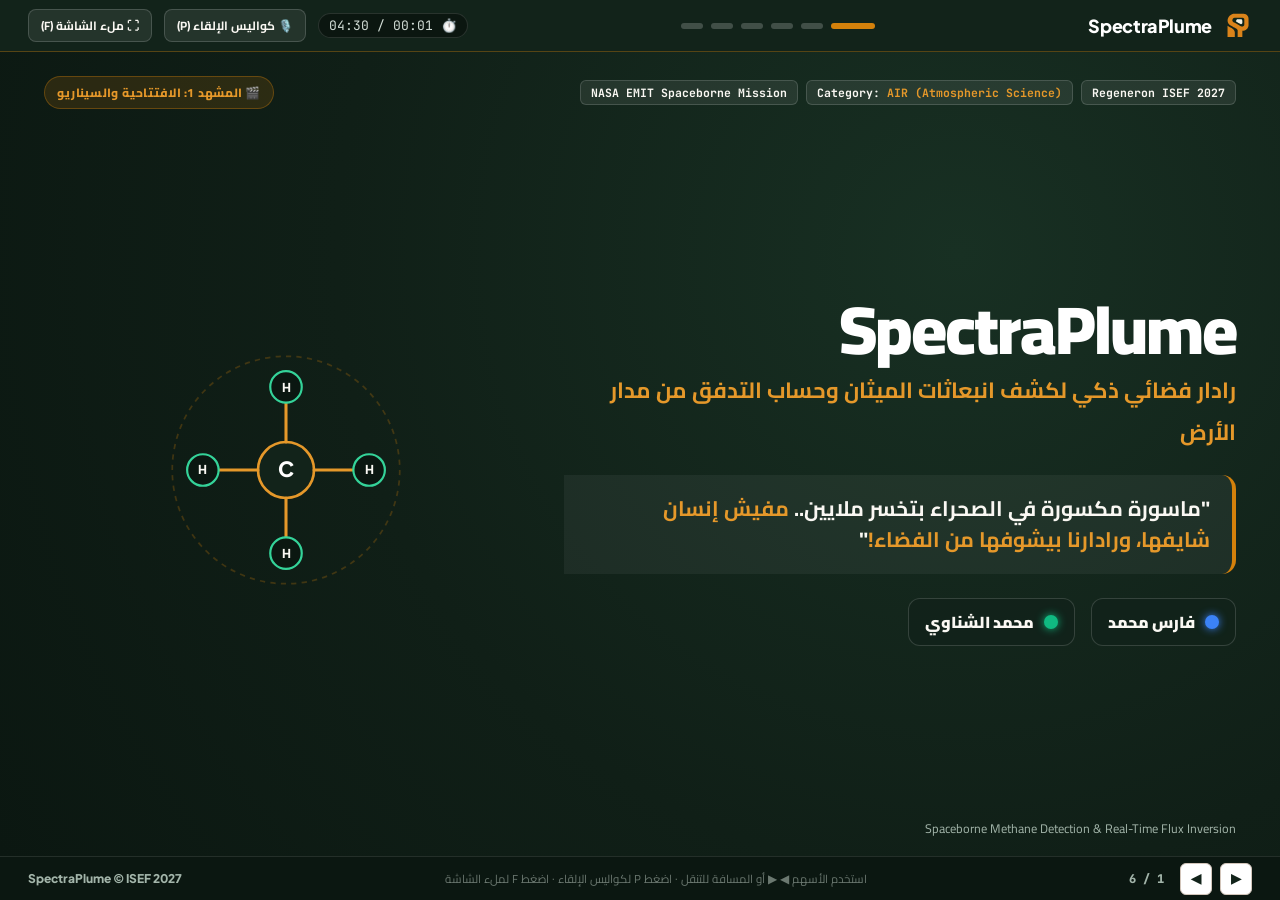
==== commit 860bce75: "refactor: simplify presentation slides - minimal text, huge stats, vector graphics" ====
--- a/docs/presentation/index.html
+++ b/docs/presentation/index.html
@@ -3,74 +3,56 @@
 <head>
   <meta charset="UTF-8" />
   <meta name="viewport" content="width=device-width, initial-scale=1.0" />
-  <title>SpectraPlume — العرض الرسمي Regeneron ISEF 2027</title>
+  <title>SpectraPlume — Regeneron ISEF 2027</title>
   
-  <!-- Google Fonts: Cairo (Arabic Authority) + Plus Jakarta Sans + Inter + JetBrains Mono -->
   <link rel="preconnect" href="https://fonts.googleapis.com" />
   <link rel="preconnect" href="https://fonts.gstatic.com" crossorigin />
-  <link href="https://fonts.googleapis.com/css2?family=Cairo:wght@400;600;700;800;900&family=Inter:wght@400;500;600;700&family=JetBrains+Mono:wght@500;600;700&family=Plus+Jakarta+Sans:wght@500;600;700;800&display=swap" rel="stylesheet" />
+  <link href="https://fonts.googleapis.com/css2?family=Cairo:wght@500;700;800;900&family=JetBrains+Mono:wght@600;700;800&family=Plus+Jakarta+Sans:wght@600;700;800&display=swap" rel="stylesheet" />
 
   <style>
     :root {
-      /* Warm Editorial Light Palette (Base) */
+      /* Editorial Warm Light Canvas */
       --sp-bg-canvas: #F6F3EC;
       --sp-bg-sand: #E7DECF;
       --sp-bg-sand-soft: #EFE9DD;
       --sp-bg-card: #FFFFFF;
-      --sp-bg-elevated: #FCFBF8;
       --sp-border: #D2C5BA;
       --sp-border-subtle: #E3D9CD;
 
-      /* Deep Authority Forest Dark Palette */
+      /* Deep Authority Forest Dark */
       --sp-forest-950: #0B1711;
       --sp-forest-900: #12231A;
       --sp-forest-800: #1A3326;
       --sp-forest-700: #234735;
-      --sp-forest-600: #2E5C45;
       
-      /* Typography Inks */
+      /* Inks */
       --sp-ink-primary: #12231A;
       --sp-ink-secondary: #43534A;
       --sp-ink-muted: #6B7870;
-      --sp-text-light: #FAF8F3;
-      --sp-text-light-muted: #A3B5AA;
-
-      /* Signature SWIR Infrared Amber */
+
+      /* SWIR Signature Amber */
       --sp-amber-600: #B86D07;
       --sp-amber-500: #D4810B;
       --sp-amber-400: #E5982A;
-      --sp-amber-300: #F3B755;
       --sp-amber-100: #FEF6E9;
-      --sp-amber-glow: rgba(212, 129, 11, 0.28);
-
-      /* Semantic Status */
-      --sp-danger-700: #9E2A1C;
+      --sp-amber-border: #ECCB98;
+
+      /* Status */
       --sp-danger-600: #C0392B;
       --sp-danger-bg: #FDF2F0;
       --sp-danger-border: #EABCB5;
-
-      --sp-safe-700: #135336;
       --sp-safe-600: #196B47;
       --sp-safe-bg: #EDF7F2;
       --sp-safe-border: #B7DFC9;
 
-      /* Presenter Accent Colors */
-      --sp-fares-blue: #2563EB;
-      --sp-fares-bg: #EFF6FF;
-      --sp-shnawy-green: #059669;
-      --sp-shnawy-bg: #ECFDF5;
-
       /* Fonts */
-      --font-arabic: 'Cairo', 'Plus Jakarta Sans', sans-serif;
+      --font-arabic: 'Cairo', sans-serif;
       --font-display: 'Plus Jakarta Sans', 'Cairo', sans-serif;
-      --font-body: 'Inter', 'Cairo', sans-serif;
       --font-mono: 'JetBrains Mono', monospace;
 
-      /* Elevation & Shadows */
-      --shadow-sm: 0 2px 6px rgba(18, 35, 26, 0.04);
-      --shadow-card: 0 4px 16px rgba(18, 35, 26, 0.06), 0 1px 3px rgba(18, 35, 26, 0.04);
-      --shadow-float: 0 18px 40px rgba(18, 35, 26, 0.12), 0 4px 10px rgba(18, 35, 26, 0.05);
-      --shadow-glow: 0 0 28px rgba(212, 129, 11, 0.25);
+      /* Shadows */
+      --shadow-card: 0 4px 14px rgba(18, 35, 26, 0.05), 0 1px 3px rgba(18, 35, 26, 0.03);
+      --shadow-float: 0 14px 34px rgba(18, 35, 26, 0.09);
     }
 
     * {
@@ -90,1244 +72,814 @@
       user-select: none;
     }
 
-    /* Presentation Viewport Frame (Standard 16:9 Aspect Ratio) */
+    /* Deck Viewport */
     .deck-viewport {
       width: 100vw;
       height: 100vh;
       display: flex;
       flex-direction: column;
+      background: var(--sp-bg-canvas);
       position: relative;
-      background: var(--sp-bg-canvas);
-      overflow: hidden;
-    }
-
-    /* Top Global Navigation Bar */
+    }
+
+    /* Minimalist Topbar */
     .deck-topbar {
-      height: 56px;
+      height: 52px;
       background: var(--sp-forest-900);
       border-bottom: 1.5px solid rgba(212, 129, 11, 0.35);
       display: flex;
       align-items: center;
       justify-content: space-between;
       padding: 0 28px;
-      color: var(--sp-text-light);
+      color: #FAF8F3;
       z-index: 100;
-      box-shadow: 0 4px 14px rgba(0, 0, 0, 0.25);
     }
 
     .brand-group {
       display: flex;
       align-items: center;
-      gap: 12px;
+      gap: 10px;
       cursor: pointer;
     }
 
     .brand-svg {
-      width: 32px;
-      height: 32px;
-      filter: drop-shadow(0 2px 4px rgba(0,0,0,0.3));
+      width: 30px;
+      height: 30px;
     }
 
     .brand-title {
       font-family: var(--font-display);
       font-weight: 800;
-      font-size: 19px;
+      font-size: 18px;
+      color: #FFFFFF;
       letter-spacing: -0.02em;
-      color: #FFFFFF;
+    }
+
+    .slide-dots {
       display: flex;
       align-items: center;
       gap: 8px;
     }
 
-    .brand-tag {
-      font-size: 11px;
-      font-family: var(--font-mono);
-      background: rgba(212, 129, 11, 0.2);
-      color: var(--sp-amber-400);
-      padding: 2px 8px;
-      border-radius: 999px;
-      border: 1px solid rgba(212, 129, 11, 0.4);
-    }
-
-    /* Slide Stepper Dots */
-    .slide-dots {
-      display: flex;
-      align-items: center;
-      gap: 10px;
-      position: absolute;
-      left: 50%;
-      transform: translateX(-50%);
-    }
-
     .dot-pill {
-      height: 8px;
-      width: 24px;
+      height: 6px;
+      width: 22px;
       border-radius: 999px;
       background: rgba(255, 255, 255, 0.2);
       cursor: pointer;
-      transition: all 0.3s cubic-bezier(0.4, 0, 0.2, 1);
-      position: relative;
+      transition: all 0.25s ease;
     }
 
     .dot-pill.active {
-      width: 48px;
+      width: 44px;
       background: var(--sp-amber-500);
-      box-shadow: 0 0 10px var(--sp-amber-500);
-    }
-
-    .dot-pill:hover:not(.active) {
-      background: rgba(255, 255, 255, 0.4);
-    }
-
-    /* Topbar Controls & Timer */
-    .topbar-controls {
-      display: flex;
-      align-items: center;
-      gap: 14px;
-    }
-
-    .timer-badge {
-      display: flex;
-      align-items: center;
-      gap: 6px;
+    }
+
+    .top-actions {
+      display: flex;
+      align-items: center;
+      gap: 12px;
+    }
+
+    .timer-pill {
+      font-family: var(--font-mono);
+      font-size: 13px;
+      padding: 3px 10px;
+      border-radius: 999px;
       background: rgba(0, 0, 0, 0.35);
       border: 1px solid rgba(255, 255, 255, 0.12);
-      padding: 4px 12px;
-      border-radius: 999px;
-      font-family: var(--font-mono);
-      font-size: 13px;
-      color: #A3B5AA;
-    }
-
-    .timer-badge.active {
-      color: var(--sp-amber-400);
-      border-color: rgba(212, 129, 11, 0.5);
+      color: #D2DDD6;
     }
 
     .top-btn {
       background: rgba(255, 255, 255, 0.08);
-      border: 1px solid rgba(255, 255, 255, 0.15);
+      border: 1px solid rgba(255, 255, 255, 0.16);
       color: #FAF8F3;
-      padding: 5px 12px;
+      padding: 4px 12px;
       border-radius: 8px;
+      font-size: 12px;
+      font-weight: 700;
+      cursor: pointer;
+      transition: all 0.2s ease;
       font-family: var(--font-arabic);
-      font-size: 12.5px;
-      font-weight: 600;
-      cursor: pointer;
-      display: inline-flex;
-      align-items: center;
-      gap: 6px;
-      transition: all 0.2s ease;
     }
 
     .top-btn:hover {
-      background: rgba(255, 255, 255, 0.16);
-      border-color: rgba(255, 255, 255, 0.3);
+      background: rgba(255, 255, 255, 0.18);
     }
 
     .top-btn.active-mode {
       background: var(--sp-amber-500);
+      border-color: var(--sp-amber-400);
       color: #FFFFFF;
-      border-color: var(--sp-amber-400);
-    }
-
-    /* Main Slides Stage */
+    }
+
+    /* Main Stage */
     .deck-stage {
       flex: 1;
       position: relative;
       width: 100%;
-      height: calc(100vh - 56px);
+      height: calc(100vh - 52px - 44px);
       overflow: hidden;
     }
 
     .slide {
       position: absolute;
-      top: 0;
-      left: 0;
-      width: 100%;
-      height: 100%;
+      inset: 0;
       opacity: 0;
       pointer-events: none;
-      transform: scale(0.97) translateY(12px);
-      transition: opacity 0.45s cubic-bezier(0.2, 0.8, 0.2, 1), transform 0.45s cubic-bezier(0.2, 0.8, 0.2, 1);
+      transform: scale(0.985);
+      transition: opacity 0.35s ease, transform 0.35s ease;
       display: flex;
       flex-direction: column;
       justify-content: space-between;
-      padding: 28px 44px 20px;
-      overflow-y: auto;
+      padding: 24px 44px 16px;
+      overflow: hidden;
     }
 
     .slide.active {
       opacity: 1;
       pointer-events: all;
-      transform: scale(1) translateY(0);
+      transform: scale(1);
       z-index: 10;
     }
 
-    /* Common Slide Headers */
-    .slide-header {
-      display: flex;
-      align-items: flex-start;
+    /* Header in Slide */
+    .slide-head {
+      display: flex;
+      align-items: center;
       justify-content: space-between;
-      margin-bottom: 20px;
-    }
-
-    .slide-eyebrow {
+      margin-bottom: 14px;
+    }
+
+    .slide-badge {
       display: inline-flex;
       align-items: center;
+      gap: 6px;
+      font-size: 12px;
+      font-weight: 800;
+      padding: 4px 12px;
+      border-radius: 999px;
+      background: var(--sp-bg-sand);
+      color: var(--sp-forest-900);
+      border: 1px solid var(--sp-border);
+      letter-spacing: 0.02em;
+    }
+
+    .slide-badge-dark {
+      background: rgba(212, 129, 11, 0.15);
+      color: var(--sp-amber-400);
+      border-color: rgba(212, 129, 11, 0.35);
+    }
+
+    .citations-strip {
+      display: flex;
+      align-items: center;
       gap: 8px;
-      background: var(--sp-bg-sand);
-      border: 1px solid var(--sp-border);
-      padding: 4px 14px;
-      border-radius: 999px;
-      font-size: 12px;
-      font-weight: 700;
-      color: var(--sp-forest-900);
-      letter-spacing: 0.04em;
-      margin-bottom: 8px;
-    }
-
-    .slide-eyebrow-dark {
-      background: rgba(212, 129, 11, 0.15);
-      border: 1px solid rgba(212, 129, 11, 0.35);
-      color: var(--sp-amber-400);
-    }
-
-    .slide-title {
-      font-size: 32px;
-      font-weight: 900;
-      line-height: 1.25;
-      color: var(--sp-forest-900);
-      letter-spacing: -0.02em;
-    }
-
-    .slide-title-dark {
-      color: #FFFFFF;
-    }
-
-    .slide-subtitle {
-      font-size: 15px;
-      color: var(--sp-ink-secondary);
-      margin-top: 4px;
-    }
-
-    .slide-subtitle-dark {
-      color: var(--sp-text-light-muted);
-    }
-
-    /* Presenter Duo Badges */
-    .presenter-turn-badge {
-      display: inline-flex;
-      align-items: center;
-      gap: 8px;
-      padding: 6px 14px;
-      border-radius: 999px;
-      font-size: 12.5px;
-      font-weight: 700;
-      box-shadow: var(--shadow-sm);
-    }
-
-    .presenter-turn-fares {
-      background: var(--sp-fares-bg);
-      color: var(--sp-fares-blue);
-      border: 1.5px solid #BFDBFE;
-    }
-
-    .presenter-turn-shnawy {
-      background: var(--sp-shnawy-bg);
-      color: var(--sp-shnawy-green);
-      border: 1.5px solid #A7F3D0;
-    }
-
-    .presenter-turn-both {
-      background: var(--sp-amber-100);
-      color: var(--sp-amber-600);
-      border: 1.5px solid var(--sp-amber-border);
-    }
-
-    /* On-Screen Memory Anchors (المفاتيح العلمية للباحثين) */
-    .memory-anchors-bar {
-      display: flex;
-      align-items: center;
-      gap: 10px;
-      flex-wrap: wrap;
-    }
-
-    .anchor-chip {
-      display: inline-flex;
-      align-items: center;
-      gap: 6px;
-      background: #FFFFFF;
-      border: 1px solid var(--sp-border);
-      padding: 5px 12px;
-      border-radius: 8px;
-      font-size: 12px;
-      font-weight: 700;
-      color: var(--sp-forest-900);
+    }
+
+    .cite-pill {
       font-family: var(--font-mono);
-      box-shadow: 0 1px 3px rgba(0,0,0,0.04);
-    }
-
-    .anchor-chip-dark {
-      background: rgba(255, 255, 255, 0.07);
-      border-color: rgba(255, 255, 255, 0.15);
-      color: #FAF8F3;
-    }
-
-    .anchor-chip .tag-highlight {
-      color: var(--sp-amber-500);
-    }
-
-    /* SLIDE 1: Hero Cover & Hook */
-    #slide-1 {
-      background: radial-gradient(circle at 75% 20%, #1A3326 0%, #12231A 50%, #0B1711 100%);
-      color: #FAF8F3;
-      position: relative;
-      overflow: hidden;
-    }
-
-    .cosmic-mesh {
-      position: absolute;
-      inset: 0;
-      opacity: 0.15;
-      background-image: 
-        radial-gradient(circle at 25px 25px, rgba(212, 129, 11, 0.4) 2%, transparent 0%),
-        radial-gradient(circle at 75px 75px, rgba(255, 255, 255, 0.3) 2%, transparent 0%);
-      background-size: 100px 100px;
-      pointer-events: none;
-    }
-
-    .slide1-grid {
-      display: grid;
-      grid-template-columns: 1.25fr 0.95fr;
-      gap: 40px;
-      align-items: center;
-      margin: auto 0;
-      position: relative;
-      z-index: 2;
-    }
-
-    .hero-brand-lockup {
-      display: flex;
-      flex-direction: column;
-      gap: 20px;
-    }
-
-    .hero-meta-strip {
-      display: flex;
-      align-items: center;
-      gap: 12px;
-      flex-wrap: wrap;
-    }
-
-    .hero-meta-badge {
-      display: inline-flex;
-      align-items: center;
-      gap: 6px;
-      background: rgba(255, 255, 255, 0.08);
-      border: 1px solid rgba(255, 255, 255, 0.15);
-      padding: 5px 12px;
-      border-radius: 999px;
-      font-size: 12.5px;
-      font-weight: 700;
-      color: #FAF8F3;
-    }
-
-    .hero-meta-badge.highlight {
-      background: rgba(212, 129, 11, 0.2);
-      border-color: var(--sp-amber-500);
-      color: var(--sp-amber-400);
-    }
-
-    .hero-main-title {
-      font-size: 64px;
-      font-weight: 900;
-      line-height: 1.05;
-      letter-spacing: -0.03em;
-      background: linear-gradient(135deg, #FFFFFF 0%, #F5F1E9 50%, var(--sp-amber-400) 100%);
-      -webkit-background-clip: text;
-      -webkit-text-fill-color: transparent;
-    }
-
-    .hero-tagline-ar {
-      font-size: 24px;
-      font-weight: 700;
-      color: #E2ECE5;
-      line-height: 1.4;
-    }
-
-    .hero-hook-quote {
-      background: rgba(255, 255, 255, 0.05);
-      border-right: 4px solid var(--sp-amber-500);
-      padding: 16px 20px;
-      border-radius: 0 12px 12px 0;
-      font-size: 17px;
-      font-weight: 600;
-      color: #F8F5EE;
-      line-height: 1.6;
-      box-shadow: 0 8px 24px rgba(0,0,0,0.25);
-    }
-
-    .hero-hook-quote strong {
-      color: var(--sp-amber-400);
-      font-weight: 800;
-    }
-
-    .hero-team-row {
-      display: flex;
-      align-items: center;
-      gap: 20px;
-      margin-top: 10px;
-    }
-
-    .team-card {
-      display: flex;
-      align-items: center;
-      gap: 12px;
-      background: rgba(18, 35, 26, 0.7);
-      border: 1px solid rgba(255, 255, 255, 0.15);
-      padding: 10px 18px;
-      border-radius: 14px;
-      backdrop-filter: blur(8px);
-    }
-
-    .team-avatar {
-      width: 42px;
-      height: 42px;
-      border-radius: 50%;
-      display: flex;
-      align-items: center;
-      justify-content: center;
-      font-weight: 800;
-      font-size: 16px;
-      color: #FFFFFF;
-    }
-
-    .team-avatar.fares {
-      background: linear-gradient(135deg, #2563EB, #1D4ED8);
-      box-shadow: 0 0 12px rgba(37, 99, 235, 0.4);
-    }
-
-    .team-avatar.shnawy {
-      background: linear-gradient(135deg, #059669, #047857);
-      box-shadow: 0 0 12px rgba(5, 150, 105, 0.4);
-    }
-
-    .team-info h4 {
-      font-size: 15px;
-      font-weight: 800;
-      color: #FFFFFF;
-    }
-
-    .team-info p {
-      font-size: 12px;
-      color: var(--sp-text-light-muted);
-    }
-
-    /* Vector Hero Illustration Stage (Slide 1) */
-    .hero-illustration-stage {
-      position: relative;
-      display: flex;
-      align-items: center;
-      justify-content: center;
-    }
-
-    .radar-pulse-ring {
-      position: absolute;
-      width: 380px;
-      height: 380px;
-      border-radius: 50%;
-      border: 1.5px dashed rgba(212, 129, 11, 0.35);
-      animation: spinSlow 36s linear infinite;
-    }
-
-    .radar-pulse-ring-2 {
-      position: absolute;
-      width: 480px;
-      height: 480px;
-      border-radius: 50%;
-      border: 1px solid rgba(255, 255, 255, 0.08);
-    }
-
-    @keyframes spinSlow {
-      from { transform: rotate(0deg); }
-      to { transform: rotate(360deg); }
-    }
-
-    /* Floating Molecules Animation */
-    .molecule-floating {
-      animation: floatMolecule 6s ease-in-out infinite alternate;
-    }
-
-    @keyframes floatMolecule {
-      0% { transform: translateY(0) rotate(0deg); }
-      100% { transform: translateY(-16px) rotate(8deg); }
-    }
-
-    /* SLIDE 2: Problem & Citations */
-    .problem-stats-row {
-      display: grid;
-      grid-template-columns: repeat(3, 1fr);
-      gap: 24px;
-      margin-bottom: 24px;
-    }
-
-    .stat-card {
-      background: #FFFFFF;
-      border: 1.5px solid var(--sp-border);
-      border-radius: 20px;
-      padding: 24px 22px;
-      box-shadow: var(--shadow-card);
-      position: relative;
-      overflow: hidden;
-      display: flex;
-      flex-direction: column;
-      justify-content: space-between;
-      transition: all 0.25s ease;
-    }
-
-    .stat-card:hover {
-      transform: translateY(-4px);
-      box-shadow: var(--shadow-float);
-    }
-
-    .stat-card::before {
-      content: '';
-      position: absolute;
-      top: 0;
-      left: 0;
-      right: 0;
-      height: 5px;
-    }
-
-    .stat-card.amber::before { background: var(--sp-amber-500); }
-    .stat-card.danger::before { background: var(--sp-danger-600); }
-    .stat-card.safe::before { background: var(--sp-safe-600); }
-
-    .stat-card-header {
-      display: flex;
-      align-items: center;
-      justify-content: space-between;
-      margin-bottom: 12px;
-    }
-
-    .stat-citation-pill {
-      font-family: var(--font-mono);
-      font-size: 11px;
+      font-size: 11.5px;
       font-weight: 700;
       padding: 4px 10px;
       border-radius: 6px;
-      background: var(--sp-bg-sand-soft);
+      background: #FFFFFF;
+      border: 1px solid var(--sp-border);
       color: var(--sp-forest-900);
-      border: 1px solid var(--sp-border-subtle);
-    }
-
-    .stat-big-number {
-      font-family: var(--font-mono);
-      font-size: 58px;
+    }
+
+    .cite-pill-dark {
+      background: rgba(255, 255, 255, 0.08);
+      border-color: rgba(255, 255, 255, 0.15);
+      color: #FAF8F3;
+    }
+
+    .cite-pill strong {
+      color: var(--sp-amber-600);
+    }
+
+    .cite-pill-dark strong {
+      color: var(--sp-amber-400);
+    }
+
+    /* SLIDE 1: Cover & Scenario Hook */
+    #slide-1 {
+      background: radial-gradient(circle at 75% 25%, #183023 0%, #101F17 55%, #0B1711 100%);
+      color: #FAF8F3;
+    }
+
+    .slide1-layout {
+      display: grid;
+      grid-template-columns: 1.25fr 0.9fr;
+      gap: 36px;
+      align-items: center;
+      margin: auto 0;
+    }
+
+    .hero-h1 {
+      font-size: 68px;
       font-weight: 900;
       line-height: 1;
+      letter-spacing: -0.03em;
+      color: #FFFFFF;
       margin-bottom: 6px;
-      display: flex;
-      align-items: baseline;
-      gap: 4px;
-    }
-
-    .stat-big-number.amber { color: var(--sp-amber-600); }
-    .stat-big-number.danger { color: var(--sp-danger-600); }
-    .stat-big-number.safe { color: var(--sp-safe-700); }
-
-    .stat-unit {
-      font-size: 26px;
-      font-weight: 800;
-    }
-
-    .stat-label {
-      font-size: 16.5px;
+    }
+
+    .hero-h2 {
+      font-size: 22px;
+      font-weight: 700;
+      color: var(--sp-amber-400);
+      margin-bottom: 22px;
+    }
+
+    .hero-hook-banner {
+      background: rgba(255, 255, 255, 0.05);
+      border-right: 4.5px solid var(--sp-amber-500);
+      padding: 18px 22px;
+      border-radius: 0 14px 14px 0;
+      font-size: 21px;
+      font-weight: 700;
+      line-height: 1.5;
+      color: #FAF8F3;
+      margin-bottom: 24px;
+    }
+
+    .hero-hook-banner strong {
+      color: var(--sp-amber-400);
+    }
+
+    .team-badges-row {
+      display: flex;
+      align-items: center;
+      gap: 16px;
+    }
+
+    .team-pill {
+      display: flex;
+      align-items: center;
+      gap: 10px;
+      background: rgba(18, 35, 26, 0.85);
+      border: 1px solid rgba(255, 255, 255, 0.15);
+      padding: 8px 16px;
+      border-radius: 12px;
+    }
+
+    .team-dot {
+      width: 14px;
+      height: 14px;
+      border-radius: 50%;
+    }
+
+    .team-dot.fares { background: #3B82F6; box-shadow: 0 0 8px #3B82F6; }
+    .team-dot.shnawy { background: #10B981; box-shadow: 0 0 8px #10B981; }
+
+    /* SLIDE 2: Problem & Citations */
+    .stat-cards-trio {
+      display: grid;
+      grid-template-columns: repeat(3, 1fr);
+      gap: 22px;
+      margin: 10px 0 18px;
+    }
+
+    .stat-card-bold {
+      background: #FFFFFF;
+      border: 1.5px solid var(--sp-border);
+      border-radius: 18px;
+      padding: 22px 20px;
+      box-shadow: var(--shadow-card);
+      position: relative;
+    }
+
+    .stat-card-bold.amber { border-top: 5px solid var(--sp-amber-500); }
+    .stat-card-bold.danger { border-top: 5px solid var(--sp-danger-600); }
+    .stat-card-bold.safe { border-top: 5px solid var(--sp-safe-600); }
+
+    .stat-huge-num {
+      font-family: var(--font-mono);
+      font-size: 64px;
+      font-weight: 900;
+      line-height: 1;
+      margin: 8px 0;
+    }
+
+    .stat-huge-num.amber { color: var(--sp-amber-600); }
+    .stat-huge-num.danger { color: var(--sp-danger-600); }
+    .stat-huge-num.safe { color: var(--sp-safe-600); }
+
+    .stat-card-title {
+      font-size: 18px;
+      font-weight: 900;
+      color: var(--sp-forest-900);
+      margin-bottom: 4px;
+    }
+
+    .stat-card-sub {
+      font-size: 13.5px;
+      color: var(--sp-ink-secondary);
+      font-weight: 600;
+    }
+
+    .two-flaws-row {
+      display: grid;
+      grid-template-columns: 1fr 1fr;
+      gap: 18px;
+    }
+
+    .flaw-strip {
+      background: var(--sp-bg-card);
+      border: 1.5px solid var(--sp-border);
+      border-radius: 14px;
+      padding: 14px 18px;
+      display: flex;
+      align-items: center;
+      gap: 14px;
+    }
+
+    .flaw-icon {
+      font-size: 24px;
+      width: 44px;
+      height: 44px;
+      border-radius: 10px;
+      display: flex;
+      align-items: center;
+      justify-content: center;
+      flex-shrink: 0;
+    }
+
+    .flaw-icon.red { background: var(--sp-danger-bg); color: var(--sp-danger-600); }
+    .flaw-icon.amber { background: var(--sp-amber-100); color: var(--sp-amber-600); }
+
+    .flaw-title {
+      font-size: 15.5px;
       font-weight: 800;
       color: var(--sp-forest-900);
-      margin-bottom: 6px;
-    }
-
-    .stat-desc {
-      font-size: 13.5px;
+    }
+
+    .flaw-sub {
+      font-size: 13px;
       color: var(--sp-ink-secondary);
-      line-height: 1.5;
-    }
-
-    .problem-dilemma-grid {
-      display: grid;
-      grid-template-columns: 1fr 1fr;
-      gap: 20px;
-    }
-
-    .dilemma-card {
-      background: var(--sp-bg-elevated);
-      border: 1.5px solid var(--sp-border);
-      border-radius: 16px;
-      padding: 18px 22px;
-      display: flex;
-      gap: 16px;
-      align-items: flex-start;
-    }
-
-    .dilemma-icon-box {
-      width: 48px;
-      height: 48px;
-      border-radius: 12px;
-      display: flex;
-      align-items: center;
-      justify-content: center;
-      flex-shrink: 0;
-    }
-
-    .dilemma-icon-box.danger {
-      background: var(--sp-danger-bg);
-      border: 1px solid var(--sp-danger-border);
-      color: var(--sp-danger-600);
-    }
-
-    .dilemma-icon-box.amber {
-      background: var(--sp-amber-100);
-      border: 1px solid var(--sp-amber-border);
-      color: var(--sp-amber-600);
-    }
-
-    .dilemma-content h4 {
-      font-size: 16px;
-      font-weight: 800;
-      color: var(--sp-forest-900);
-      margin-bottom: 4px;
-    }
-
-    .dilemma-content p {
-      font-size: 13.5px;
-      color: var(--sp-ink-secondary);
-      line-height: 1.5;
+      margin-top: 2px;
     }
 
     /* SLIDE 3: Physics & Innovation */
-    .physics-layout-grid {
+    .physics-grid-clean {
       display: grid;
       grid-template-columns: 1.15fr 0.95fr;
       gap: 24px;
       align-items: stretch;
       flex: 1;
-    }
-
-    .spectrum-card {
+      margin-top: 8px;
+    }
+
+    .spectrum-box-clean {
       background: #FFFFFF;
       border: 1.5px solid var(--sp-border);
-      border-radius: 20px;
-      padding: 22px;
+      border-radius: 18px;
+      padding: 18px 20px;
       box-shadow: var(--shadow-card);
       display: flex;
       flex-direction: column;
       justify-content: space-between;
     }
 
-    .spectrum-legend-row {
+    .spectrum-legend-clean {
       display: flex;
       align-items: center;
       justify-content: space-between;
-      margin-bottom: 12px;
-      padding-bottom: 10px;
-      border-bottom: 1px solid var(--sp-border-subtle);
-    }
-
-    .spectrum-tag {
-      display: inline-flex;
-      align-items: center;
-      gap: 6px;
-      font-size: 12.5px;
-      font-weight: 700;
-    }
-
-    .spectrum-dot {
-      width: 10px;
-      height: 10px;
-      border-radius: 50%;
-    }
-
-    .innovation-pillars-stack {
+      margin-bottom: 8px;
+    }
+
+    .two-innovations-col {
       display: flex;
       flex-direction: column;
       gap: 16px;
       justify-content: space-between;
     }
 
-    .pillar-box {
+    .innov-card {
       background: #FFFFFF;
       border: 1.5px solid var(--sp-border);
       border-radius: 18px;
       padding: 20px;
       box-shadow: var(--shadow-card);
-      position: relative;
-      overflow: hidden;
       display: flex;
       flex-direction: column;
+      justify-content: space-between;
+    }
+
+    .innov-card.highlight {
+      border-color: var(--sp-amber-500);
+      box-shadow: 0 4px 18px rgba(212, 129, 11, 0.12);
+    }
+
+    .innov-title-row {
+      display: flex;
+      align-items: center;
+      justify-content: space-between;
+    }
+
+    .innov-heading {
+      font-size: 18px;
+      font-weight: 900;
+      color: var(--sp-forest-900);
+    }
+
+    .innov-stat-row {
+      display: flex;
+      align-items: baseline;
       gap: 10px;
-    }
-
-    .pillar-box.active-glow {
-      border-color: var(--sp-amber-500);
-      box-shadow: 0 4px 20px rgba(212, 129, 11, 0.15);
-    }
-
-    .pillar-header {
-      display: flex;
-      align-items: center;
-      justify-content: space-between;
-    }
-
-    .pillar-title-group {
-      display: flex;
-      align-items: center;
-      gap: 10px;
-    }
-
-    .pillar-num {
-      width: 30px;
-      height: 30px;
-      border-radius: 8px;
-      background: var(--sp-forest-900);
-      color: #FFFFFF;
+      margin: 10px 0 6px;
+    }
+
+    .innov-big-stat {
       font-family: var(--font-mono);
-      font-weight: 800;
-      font-size: 14px;
-      display: flex;
-      align-items: center;
-      justify-content: center;
-    }
-
-    .pillar-title {
-      font-size: 16.5px;
+      font-size: 48px;
+      font-weight: 900;
+      line-height: 1;
+    }
+
+    .innov-stat-label {
+      font-size: 16px;
       font-weight: 800;
       color: var(--sp-forest-900);
     }
 
-    .pillar-metric-row {
-      display: flex;
-      align-items: baseline;
-      justify-content: space-between;
-      background: var(--sp-bg-sand-soft);
-      padding: 10px 14px;
-      border-radius: 12px;
-      border: 1px solid var(--sp-border-subtle);
-    }
-
-    .pillar-metric-val {
-      font-family: var(--font-mono);
-      font-size: 32px;
-      font-weight: 900;
-      color: var(--sp-forest-900);
-    }
-
-    .pillar-metric-label {
-      font-size: 13px;
-      font-weight: 700;
+    .innov-rule-text {
+      font-size: 13.5px;
       color: var(--sp-ink-secondary);
-    }
-
-    .pillar-desc {
-      font-size: 13px;
-      color: var(--sp-ink-secondary);
-      line-height: 1.5;
-    }
-
-    /* SLIDE 4: Live Demo & Statistical Proof */
+      font-weight: 600;
+    }
+
+    /* SLIDE 4: Live Demo & Proof */
     #slide-4 {
-      background: radial-gradient(circle at 80% 10%, #15271D 0%, #0E1A14 60%, #07100B 100%);
+      background: radial-gradient(circle at 80% 15%, #15271D 0%, #0E1A14 60%, #07100B 100%);
       color: #FAF8F3;
     }
 
-    .telemetry-trio {
+    .demo-kpi-bar {
       display: grid;
       grid-template-columns: repeat(3, 1fr);
       gap: 18px;
-      margin-bottom: 20px;
-    }
-
-    .telemetry-card {
+      margin-bottom: 16px;
+    }
+
+    .kpi-tile {
       background: rgba(255, 255, 255, 0.05);
       border: 1px solid rgba(255, 255, 255, 0.12);
       border-radius: 16px;
-      padding: 18px 20px;
+      padding: 16px 20px;
+      backdrop-filter: blur(8px);
+    }
+
+    .kpi-title {
+      font-size: 13px;
+      font-weight: 700;
+      color: #A3B5AA;
+    }
+
+    .kpi-num {
+      font-family: var(--font-mono);
+      font-size: 46px;
+      font-weight: 900;
+      line-height: 1;
+      margin: 4px 0;
+    }
+
+    .kpi-num.amber { color: var(--sp-amber-400); }
+    .kpi-num.safe { color: #34D399; }
+    .kpi-num.blue { color: #60A5FA; }
+
+    .proof-main-grid {
+      display: grid;
+      grid-template-columns: 1.15fr 0.95fr;
+      gap: 20px;
+      align-items: stretch;
+      flex: 1;
+    }
+
+    .gis-mock-box {
+      background: #0B1711;
+      border: 1px solid rgba(212, 129, 11, 0.35);
+      border-radius: 16px;
+      padding: 16px;
       display: flex;
       flex-direction: column;
       justify-content: space-between;
-      backdrop-filter: blur(10px);
-    }
-
-    .telemetry-title {
+    }
+
+    .benchmark-col {
+      display: flex;
+      flex-direction: column;
+      gap: 14px;
+      justify-content: space-between;
+    }
+
+    .stats-card-dark {
+      background: rgba(255, 255, 255, 0.05);
+      border: 1px solid rgba(255, 255, 255, 0.12);
+      border-radius: 16px;
+      padding: 18px;
+      backdrop-filter: blur(8px);
+    }
+
+    .f1-and-bars {
+      display: grid;
+      grid-template-columns: 100px 1fr;
+      gap: 18px;
+      align-items: center;
+    }
+
+    .f1-circle-wrap {
+      position: relative;
+      width: 100px;
+      height: 100px;
+    }
+
+    .f1-center-text {
+      position: absolute;
+      inset: 0;
+      display: flex;
+      flex-direction: column;
+      align-items: center;
+      justify-content: center;
+    }
+
+    .f1-val {
+      font-family: var(--font-mono);
+      font-size: 21px;
+      font-weight: 900;
+      color: #FFFFFF;
+    }
+
+    .f1-lbl {
+      font-size: 9.5px;
+      font-weight: 800;
+      color: var(--sp-amber-400);
+      text-transform: uppercase;
+    }
+
+    .bar-line {
+      display: flex;
+      flex-direction: column;
+      gap: 10px;
+    }
+
+    .bar-label-flex {
+      display: flex;
+      justify-content: space-between;
       font-size: 13px;
       font-weight: 700;
-      color: var(--sp-text-light-muted);
-      display: flex;
-      align-items: center;
-      gap: 6px;
-    }
-
-    .telemetry-val {
-      font-family: var(--font-mono);
-      font-size: 42px;
-      font-weight: 900;
-      color: #FFFFFF;
-      margin: 4px 0;
-    }
-
-    .telemetry-val.amber { color: var(--sp-amber-400); }
-    .telemetry-val.safe { color: #34D399; }
-    .telemetry-val.blue { color: #60A5FA; }
-
-    .telemetry-sub {
-      font-size: 12px;
-      color: #A3B5AA;
-    }
-
-    .proof-split-layout {
-      display: grid;
-      grid-template-columns: 1.1fr 0.9fr;
-      gap: 22px;
-      align-items: stretch;
-      flex: 1;
-    }
-
-    .gis-stage-box {
-      background: #0B1711;
-      border: 1px solid rgba(212, 129, 11, 0.35);
-      border-radius: 18px;
-      padding: 18px;
-      position: relative;
-      overflow: hidden;
-      display: flex;
-      flex-direction: column;
-      justify-content: space-between;
-    }
-
-    .gis-header-strip {
-      display: flex;
-      align-items: center;
-      justify-content: space-between;
-      margin-bottom: 12px;
-      z-index: 2;
-    }
-
-    .gis-badge {
-      font-family: var(--font-mono);
-      font-size: 11.5px;
-      padding: 3px 10px;
-      border-radius: 6px;
-      background: rgba(212, 129, 11, 0.15);
-      border: 1px solid rgba(212, 129, 11, 0.4);
-      color: var(--sp-amber-400);
-    }
-
-    .stats-matrix-card {
-      background: rgba(255, 255, 255, 0.05);
-      border: 1px solid rgba(255, 255, 255, 0.12);
-      border-radius: 18px;
-      padding: 20px;
-      display: flex;
-      flex-direction: column;
-      justify-content: space-between;
-      backdrop-filter: blur(10px);
-    }
-
-    .gauge-and-bars {
-      display: grid;
-      grid-template-columns: 110px 1fr;
-      gap: 18px;
-      align-items: center;
-      margin-bottom: 16px;
-    }
-
-    .circular-gauge-wrapper {
-      position: relative;
-      width: 110px;
-      height: 110px;
-    }
-
-    .gauge-center-text {
-      position: absolute;
-      inset: 0;
-      display: flex;
-      flex-direction: column;
-      align-items: center;
-      justify-content: center;
-      text-align: center;
-    }
-
-    .gauge-score {
-      font-family: var(--font-mono);
-      font-size: 22px;
-      font-weight: 900;
-      color: #FFFFFF;
-    }
-
-    .gauge-caption {
-      font-size: 10px;
-      color: var(--sp-amber-400);
-      font-weight: 700;
-      text-transform: uppercase;
-    }
-
-    .progress-bar-group {
-      display: flex;
-      flex-direction: column;
-      gap: 12px;
-    }
-
-    .p-bar-label-row {
-      display: flex;
-      justify-content: space-between;
-      font-size: 12.5px;
-      font-weight: 700;
-      margin-bottom: 4px;
-    }
-
-    .p-bar-track {
-      height: 8px;
+      margin-bottom: 3px;
+    }
+
+    .bar-track-dark {
+      height: 7px;
       background: rgba(255, 255, 255, 0.1);
       border-radius: 999px;
       overflow: hidden;
     }
 
-    .p-bar-fill {
+    .bar-fill-anim {
       height: 100%;
       border-radius: 999px;
-      transition: width 1.2s cubic-bezier(0.2, 0.8, 0.2, 1);
-    }
-
-    .p-bar-fill.precision { background: linear-gradient(90deg, #10B981, #34D399); width: 0%; }
-    .p-bar-fill.recall { background: linear-gradient(90deg, #3B82F6, #60A5FA); width: 0%; }
-
-    /* The Sinai Mountain Trap Box */
-    .sinai-trap-box {
-      background: rgba(0, 0, 0, 0.4);
+      transition: width 1.2s ease-out;
+    }
+
+    .bar-fill-anim.precision { background: #34D399; width: 0%; }
+    .bar-fill-anim.recall { background: #60A5FA; width: 0%; }
+
+    .sinai-trap-banner {
+      background: rgba(0, 0, 0, 0.45);
       border: 1.5px solid rgba(212, 129, 11, 0.4);
       border-radius: 14px;
-      padding: 14px 18px;
+      padding: 12px 18px;
       display: flex;
       align-items: center;
       justify-content: space-between;
-      gap: 14px;
-    }
-
-    .sinai-pill {
-      display: flex;
-      flex-direction: column;
-      align-items: center;
+    }
+
+    .sinai-score-pill {
+      text-align: center;
       padding: 6px 14px;
-      border-radius: 10px;
-      min-width: 90px;
-    }
-
-    .sinai-pill.nasa {
+      border-radius: 8px;
+      font-family: var(--font-mono);
+      font-weight: 900;
+      font-size: 22px;
+    }
+
+    .sinai-score-pill.nasa {
       background: rgba(192, 57, 43, 0.2);
-      border: 1px solid rgba(192, 57, 43, 0.5);
       color: #F87171;
-    }
-
-    .sinai-pill.spectra {
+      border: 1px solid rgba(192, 57, 43, 0.4);
+    }
+
+    .sinai-score-pill.spectra {
       background: rgba(16, 185, 129, 0.2);
-      border: 1px solid rgba(16, 185, 129, 0.5);
       color: #34D399;
-    }
-
-    .sinai-pill .val {
-      font-family: var(--font-mono);
-      font-size: 20px;
-      font-weight: 900;
-    }
-
-    .sinai-pill .lbl {
-      font-size: 11px;
-      font-weight: 700;
-    }
-
-    /* SLIDE 5: Economic Feasibility & UN SDGs */
-    .business-grid {
+      border: 1px solid rgba(16, 185, 129, 0.4);
+    }
+
+    /* SLIDE 5: Economic Feasibility & SDGs */
+    .biz-trio-clean {
       display: grid;
       grid-template-columns: repeat(3, 1fr);
-      gap: 24px;
-      margin-bottom: 24px;
+      gap: 22px;
+      margin: 12px 0 16px;
       flex: 1;
     }
 
-    .biz-card {
+    .biz-clean-card {
       background: #FFFFFF;
       border: 1.5px solid var(--sp-border);
-      border-radius: 20px;
-      padding: 26px 22px;
+      border-radius: 18px;
+      padding: 24px 20px;
       box-shadow: var(--shadow-card);
       display: flex;
       flex-direction: column;
       justify-content: space-between;
-      transition: all 0.25s ease;
-    }
-
-    .biz-card:hover {
-      transform: translateY(-4px);
-      box-shadow: var(--shadow-float);
-    }
-
-    .biz-icon-stage {
-      width: 54px;
-      height: 54px;
-      border-radius: 14px;
-      background: var(--sp-forest-900);
-      color: var(--sp-amber-400);
-      display: flex;
-      align-items: center;
-      justify-content: center;
-      margin-bottom: 16px;
-    }
-
-    .biz-title {
+    }
+
+    .biz-hero-num {
+      font-family: var(--font-mono);
+      font-size: 48px;
+      font-weight: 900;
+      line-height: 1;
+      margin: 12px 0 6px;
+      color: var(--sp-forest-900);
+    }
+
+    .biz-card-head {
       font-size: 20px;
       font-weight: 900;
       color: var(--sp-forest-900);
-      margin-bottom: 8px;
-    }
-
-    .biz-desc {
+    }
+
+    .biz-card-text {
       font-size: 14px;
       color: var(--sp-ink-secondary);
-      line-height: 1.6;
-      margin-bottom: 16px;
-    }
-
-    .biz-metric-highlight {
-      background: var(--sp-bg-sand-soft);
-      border: 1px solid var(--sp-border-subtle);
-      border-radius: 12px;
-      padding: 12px 14px;
-      font-family: var(--font-mono);
-      font-size: 20px;
-      font-weight: 800;
-      color: var(--sp-forest-900);
+      font-weight: 600;
+      line-height: 1.5;
+    }
+
+    .sdg-badges-row {
+      display: flex;
+      gap: 10px;
+      margin-top: 14px;
+    }
+
+    .sdg-chip {
+      flex: 1;
+      padding: 10px;
+      border-radius: 10px;
+      color: #FFFFFF;
+      font-weight: 900;
+      text-align: center;
+      font-size: 14px;
+    }
+
+    .sdg-chip.s13 { background: #3F7E44; }
+    .sdg-chip.s7 { background: #FCC30B; color: #12231A; }
+
+    .closing-clean-bar {
+      background: var(--sp-forest-900);
+      border-radius: 14px;
+      padding: 14px 22px;
+      color: #FAF8F3;
       display: flex;
       align-items: center;
       justify-content: space-between;
     }
 
-    .sdg-badge-group {
-      display: flex;
-      gap: 12px;
-      margin-top: 10px;
-    }
-
-    .sdg-pill {
-      flex: 1;
-      padding: 12px 10px;
-      border-radius: 12px;
-      color: #FFFFFF;
-      font-weight: 800;
-      text-align: center;
+    /* SLIDE 6: Tough ISEF Q&A Defense */
+    .qa-clean-stack {
       display: flex;
       flex-direction: column;
-      align-items: center;
-      gap: 4px;
-    }
-
-    .sdg-13 { background: #3F7E44; }
-    .sdg-7 { background: #FCC30B; color: #12231A; }
-
-    .closing-signoff-bar {
-      background: var(--sp-forest-900);
-      border: 1.5px solid rgba(212, 129, 11, 0.4);
-      border-radius: 16px;
-      padding: 16px 24px;
-      color: #FAF8F3;
-      display: flex;
-      align-items: center;
-      justify-content: space-between;
-    }
-
-    .logbook-item {
-      display: flex;
-      align-items: center;
-      gap: 12px;
-    }
-
-    /* SLIDE 6: Tough ISEF Q&A Defense */
-    .qa-stack {
-      display: flex;
-      flex-direction: column;
-      gap: 16px;
+      gap: 14px;
       flex: 1;
       justify-content: center;
     }
 
-    .qa-card {
+    .qa-box-clean {
       background: #FFFFFF;
       border: 1.5px solid var(--sp-border);
-      border-radius: 18px;
-      padding: 20px 24px;
+      border-radius: 16px;
+      padding: 16px 20px;
       box-shadow: var(--shadow-card);
-      transition: all 0.25s ease;
+    }
+
+    .qa-q-title {
+      font-size: 17px;
+      font-weight: 900;
+      color: var(--sp-forest-900);
+      display: flex;
+      align-items: center;
+      justify-content: space-between;
+      margin-bottom: 8px;
+    }
+
+    .qa-a-text {
+      font-size: 14px;
+      font-weight: 600;
+      color: var(--sp-ink-secondary);
+      line-height: 1.55;
+      background: var(--sp-bg-sand-soft);
+      padding: 10px 14px;
+      border-radius: 8px;
+      border-right: 3.5px solid var(--sp-amber-500);
+    }
+
+    /* Bottom Bar */
+    .deck-bottombar {
+      height: 44px;
+      background: var(--sp-bg-sand);
+      border-top: 1px solid var(--sp-border);
+      display: flex;
+      align-items: center;
+      justify-content: space-between;
+      padding: 0 28px;
+      font-size: 12px;
+      color: var(--sp-ink-secondary);
+      z-index: 90;
+    }
+
+    .deck-bottombar.dark-mode {
+      background: var(--sp-forest-950);
+      border-color: rgba(255, 255, 255, 0.1);
+      color: #A3B5AA;
+    }
+
+    .nav-btn-box {
+      display: flex;
+      align-items: center;
+      gap: 8px;
+    }
+
+    .arrow-btn {
+      background: #FFFFFF;
+      border: 1px solid var(--sp-border);
+      color: var(--sp-forest-900);
+      width: 32px;
+      height: 32px;
+      border-radius: 6px;
+      display: flex;
+      align-items: center;
+      justify-content: center;
       cursor: pointer;
-    }
-
-    .qa-card:hover {
-      border-color: var(--sp-amber-500);
-      transform: translateX(-4px);
-    }
-
-    .qa-question-row {
-      display: flex;
-      align-items: center;
-      justify-content: space-between;
-      margin-bottom: 10px;
-    }
-
-    .qa-q-text {
-      font-size: 17px;
-      font-weight: 800;
-      color: var(--sp-forest-900);
-      display: flex;
-      align-items: center;
-      gap: 10px;
-    }
-
-    .qa-answer-box {
-      background: var(--sp-bg-sand-soft);
-      border-right: 4px solid var(--sp-amber-500);
-      padding: 12px 18px;
-      border-radius: 0 10px 10px 0;
-      font-size: 14.5px;
-      line-height: 1.6;
-      color: var(--sp-ink-secondary);
-    }
-
-    /* Presenter Floating Prompter Dock (كواليس الإلقاء) */
+      font-weight: 900;
+    }
+
+    .arrow-btn:hover {
+      background: var(--sp-amber-500);
+      color: #FFFFFF;
+      border-color: var(--sp-amber-400);
+    }
+
+    /* Prompter Dock (Hidden by default, toggled via P key) */
     .prompter-dock {
       position: fixed;
       bottom: 0;
       left: 0;
       right: 0;
-      background: rgba(18, 35, 26, 0.96);
-      border-top: 2px solid var(--sp-amber-500);
-      backdrop-filter: blur(14px);
-      color: #FAF8F3;
-      padding: 14px 32px;
+      background: rgba(18, 35, 26, 0.98);
+      border-top: 2.5px solid var(--sp-amber-500);
+      backdrop-filter: blur(12px);
+      padding: 14px 28px;
       z-index: 1000;
       transform: translateY(105%);
-      transition: transform 0.35s cubic-bezier(0.2, 0.8, 0.2, 1);
-      box-shadow: 0 -10px 30px rgba(0,0,0,0.4);
+      transition: transform 0.3s cubic-bezier(0.2, 0.8, 0.2, 1);
     }
 
     .prompter-dock.open {
       transform: translateY(0);
-    }
-
-    .prompter-header {
-      display: flex;
-      align-items: center;
-      justify-content: space-between;
-      margin-bottom: 10px;
-    }
-
-    .prompter-title {
-      font-size: 14px;
-      font-weight: 800;
-      color: var(--sp-amber-400);
-      display: flex;
-      align-items: center;
-      gap: 8px;
     }
 
     .prompter-grid {
       display: grid;
       grid-template-columns: 1fr 1fr;
-      gap: 20px;
-    }
-
-    .prompter-card {
+      gap: 18px;
+    }
+
+    .prompter-box {
       background: rgba(255, 255, 255, 0.05);
       border: 1px solid rgba(255, 255, 255, 0.12);
-      border-radius: 12px;
-      padding: 12px 16px;
-    }
-
-    .prompter-role {
-      font-size: 12px;
-      font-weight: 800;
-      margin-bottom: 6px;
-      display: flex;
-      align-items: center;
-      gap: 6px;
-    }
-
-    .prompter-role.fares { color: #60A5FA; }
-    .prompter-role.shnawy { color: #34D399; }
-
-    .prompter-text {
+      border-radius: 10px;
+      padding: 10px 14px;
+    }
+
+    .prompter-name {
+      font-size: 12.5px;
+      font-weight: 900;
+      margin-bottom: 4px;
+    }
+
+    .prompter-name.fares { color: #60A5FA; }
+    .prompter-name.shnawy { color: #34D399; }
+
+    .prompter-cue {
       font-size: 13.5px;
-      line-height: 1.55;
-      color: #F3F4F6;
-    }
-
-    /* Bottom Deck Navigation Bar */
-    .deck-bottombar {
-      height: 48px;
-      background: var(--sp-bg-sand);
-      border-top: 1px solid var(--sp-border);
-      display: flex;
-      align-items: center;
-      justify-content: space-between;
-      padding: 0 28px;
-      font-size: 12.5px;
-      color: var(--sp-ink-secondary);
-      z-index: 90;
-    }
-
-    .deck-bottombar-dark {
-      background: var(--sp-forest-950);
-      border-color: rgba(255, 255, 255, 0.1);
-      color: var(--sp-text-light-muted);
-    }
-
-    .nav-arrow-group {
-      display: flex;
-      align-items: center;
-      gap: 8px;
-    }
-
-    .nav-btn {
-      background: #FFFFFF;
-      border: 1px solid var(--sp-border);
-      color: var(--sp-forest-900);
-      width: 34px;
-      height: 34px;
-      border-radius: 8px;
-      display: flex;
-      align-items: center;
-      justify-content: center;
-      cursor: pointer;
-      font-size: 16px;
-      font-weight: bold;
-      transition: all 0.2s ease;
-    }
-
-    .nav-btn:hover {
-      background: var(--sp-amber-500);
-      color: #FFFFFF;
-      border-color: var(--sp-amber-400);
-    }
-
-    .slide-counter {
-      font-family: var(--font-mono);
-      font-weight: 700;
-      font-size: 13px;
-    }
-
-    /* SVGs Helper Styles */
-    .vector-svg {
-      display: block;
-      width: 100%;
-      height: auto;
+      color: #FAF8F3;
+      line-height: 1.5;
     }
   </style>
 </head>
@@ -1335,668 +887,477 @@
 
   <div class="deck-viewport">
 
-    <!-- Top Global Sticky Bar -->
+    <!-- Global Topbar -->
     <header class="deck-topbar">
       <div class="brand-group" onclick="goToSlide(0)">
-        <!-- SpectraPlume Vector Logo -->
+        <!-- Official Logo SVG -->
         <svg class="brand-svg" xmlns="http://www.w3.org/2000/svg" viewBox="0 0 287 282">
           <path fill="#DA831A" d="M149.79 245.451C149.72 241.487 149.7 237.527 149.72 233.563C149.79 222.686 149.66 211.813 149.7 200.937C149.72 195.734 149.9 190.514 149.8 185.312C149.77 183.575 149.55 181.968 149.01 180.312C145.88 170.865 137.89 166.22 129.6 161.817C125.58 159.684 121.5 157.665 117.47 155.544C117.47 155.544 116.99 155.286 116.99 155.285C115.03 154.223 113.07 153.176 111.13 152.094C101.73 146.862 92.24 141.796 82.86 136.536C74.86 132.049 68.27 126.995 62.76 119.558C52.46 105.637 51.4399 87.726 55.8199 71.589C58.8199 60.549 66.9 47.461 75.45 40.322C76.64 39.323 77.84 38.32 79.05 37.342C83.87 33.46 89.49 30.423 95.3 28.338C104.13 25.176 111.13 23.987 120.19 24.034C127.1 24.07 134.02 24.091 140.94 24.091C149.75 24.092 158.57 23.991 167.38 24.155C173.75 24.273 180.12 24.139 186.5 24.172C193.02 24.206 199.55 24.138 206.06 24.237C206.06 24.237 206.94 24.253 206.94 24.253C214.48 24.422 221.62 26.131 228.3 29.694C235.16 33.357 241.89 39.617 245.96 46.271C252.52 56.969 253.97 64.025 253.98 76.625C253.99 88.562 253.93 100.5 253.97 112.437C253.99 118.621 254.07 124.817 253.99 131C253.94 135.071 253.64 139.157 252.73 143.125C252.5 144.11 252.22 145.079 251.98 146.061C251.98 146.062 251.95 146.175 251.95 146.176C250.6 150.994 248.52 155.736 245.94 160.024C242.91 165.072 239.76 168.693 235.39 172.639C229.92 177.57 223.45 181.37 216.4 183.552C209.2 185.782 202.34 186.757 194.81 186.2L194.79 245.532L149.79 245.451Z"/>
           <path fill="#0E241A" d="M173.31 61.564C174.46 61.563 175.6 61.563 176.75 61.565C183.52 61.575 190.3 61.536 197.06 61.656C197.06 61.656 197.56 61.667 197.56 61.667C202.7 61.799 207.31 63.92 210.38 68.125C212.41 70.91 213.33 73.761 213.36 77.187C213.37 78.291 213.34 79.396 213.33 80.5C213.24 87.421 213.4 94.331 213.41 101.25C213.42 109.519 213.48 117.795 213.38 126.063C213.35 128.262 213.28 130.352 212.7 132.483C210.27 141.335 202.83 146.955 193.69 146.946C189.09 146.941 185.18 145.18 181.19 143.002C176.54 140.467 171.93 137.885 167.24 135.44C163.29 133.384 159.46 131.143 155.57 128.973C155.57 128.973 155.13 128.722 155.12 128.722C149.93 125.882 144.58 123.301 139.44 120.362C133.71 117.085 127.73 114.25 122 110.978C117.84 108.602 113.57 106.434 109.38 104.109C106.78 102.667 104.31 100.821 102.5 98.436C97.6801 92.062 97.6 84.823 100.54 77.639C102.76 72.22 107.2 67.81 112.43 65.218C120.31 61.306 124.85 61.584 133.62 61.573C146.85 61.557 160.08 61.572 173.31 61.564Z"/>
           <path fill="#F1F0E5" d="M179.94 77.403C180.79 77.402 181.65 77.401 182.5 77.426C185.86 77.528 188.52 78.63 190.91 81.053C194.72 84.925 194.64 89.213 194.66 94.375C194.67 99.622 194.74 104.879 194.67 110.125C194.66 111.195 194.66 112.316 194.46 113.373C193.26 119.75 188.41 123.824 181.94 123.848C178.73 123.86 175.74 121.863 173.01 120.342C166.4 116.657 159.67 113.188 153.07 109.481C149.61 107.536 146.1 105.683 142.62 103.755C139.9 102.239 137.54 100.499 136.25 97.562C133.8 91.99 135.18 85.687 139.69 81.62C142.91 78.716 146.46 77.5 150.75 77.445C152.46 77.422 154.17 77.437 155.88 77.452C163.9 77.522 171.92 77.409 179.94 77.403Z"/>
           <path fill="#DA831A" d="M52.8199 139.306C53.77 139.879 54.72 140.452 55.6801 141.016C58.61 142.743 61.61 144.325 64.5601 146.003C71.99 150.224 79.34 154.597 86.8199 158.726C90.59 160.81 94.27 163.057 98.02 165.182C102.4 167.662 106.52 170.609 109.92 174.337C117.81 182.994 122.53 192.497 122.73 204.375C122.74 204.875 122.74 205.375 122.74 205.875C122.8 215.56 122.82 225.252 122.71 234.937C122.67 238.38 122.55 242.055 122.74 245.489L52.85 245.458L52.8199 139.306Z"/>
         </svg>
-        <div class="brand-title">
-          SpectraPlume
-          <span class="brand-tag">ISEF 2027</span>
-        </div>
+        <span class="brand-title">SpectraPlume</span>
       </div>
 
-      <!-- Slide Indicator Stepper -->
       <div class="slide-dots">
-        <div class="dot-pill active" onclick="goToSlide(0)" title="المشهد 1: الافتتاحية"></div>
-        <div class="dot-pill" onclick="goToSlide(1)" title="المشهد 2: المشكلة والأبحاث"></div>
-        <div class="dot-pill" onclick="goToSlide(2)" title="المشهد 3: الابتكار الفيزيائي"></div>
-        <div class="dot-pill" onclick="goToSlide(3)" title="المشهد 4: الديمو والإثبات"></div>
-        <div class="dot-pill" onclick="goToSlide(4)" title="المشهد 5: الجدوى والاستدامة"></div>
-        <div class="dot-pill" onclick="goToSlide(5)" title="دفاع التحكيم: Q&A"></div>
+        <div class="dot-pill active" onclick="goToSlide(0)"></div>
+        <div class="dot-pill" onclick="goToSlide(1)"></div>
+        <div class="dot-pill" onclick="goToSlide(2)"></div>
+        <div class="dot-pill" onclick="goToSlide(3)"></div>
+        <div class="dot-pill" onclick="goToSlide(4)"></div>
+        <div class="dot-pill" onclick="goToSlide(5)"></div>
       </div>
 
-      <!-- Topbar Controls -->
-      <div class="topbar-controls">
-        <div class="timer-badge" id="deckTimer">⏱️ 00:00 / 04:30</div>
-        <button class="top-btn" onclick="togglePrompter()" id="btnPrompter" title="اختصار: P">
-          🎙️ كواليس الإلقاء
-        </button>
-        <button class="top-btn" onclick="toggleFullscreen()" title="اختصار: F">
-          ⛶ ملء الشاشة
-        </button>
+      <div class="top-actions">
+        <span class="timer-pill" id="timer">⏱️ 00:00 / 04:30</span>
+        <button class="top-btn" onclick="togglePrompter()" id="prompterBtn">🎙️ كواليس الإلقاء (P)</button>
+        <button class="top-btn" onclick="toggleFullscreen()">⛶ ملء الشاشة (F)</button>
       </div>
     </header>
 
-    <!-- Slides Stage Container -->
+    <!-- Main Deck Stage -->
     <main class="deck-stage">
 
       <!-- ========================================== -->
-      <!-- SLIDE 1: The Scenario Hook (Scene 1)       -->
+      <!-- SLIDE 1: Hook & Scenario                   -->
       <!-- ========================================== -->
       <section class="slide active" id="slide-1">
-        <div class="cosmic-mesh"></div>
-
-        <div class="slide-header" style="z-index:2;">
-          <div class="memory-anchors-bar">
-            <span class="anchor-chip anchor-chip-dark">Regeneron ISEF 2027</span>
-            <span class="anchor-chip anchor-chip-dark">Category: <span class="tag-highlight">AIR (Atmospheric Science)</span></span>
-            <span class="anchor-chip anchor-chip-dark">NASA EMIT Hyperspectral Mission</span>
-          </div>
-          <div class="presenter-turn-badge presenter-turn-both">
-            🎬 المشهد 1: الافتتاحية والسيناريو الخاطف
-          </div>
-        </div>
-
-        <div class="slide1-grid">
-          <div class="hero-brand-lockup">
-            <div class="hero-meta-strip">
-              <span class="hero-meta-badge highlight">🛰️ Spaceborne Intelligence</span>
-              <span class="hero-meta-badge">4.5 Min Official Pitch</span>
-              <span class="hero-meta-badge">Real-Time Inversion</span>
-            </div>
-
-            <h1 class="hero-main-title">SpectraPlume</h1>
-            <p class="hero-tagline-ar">رادار فضائي ذكي لكشف انبعاثات الميثان وحساب معدل التدفق من مدار الأرض</p>
-
-            <div class="hero-hook-quote">
-              "تخيل معايا إن في اللحظة دي، في ماسورة غاز مكسورة في الصحراء بتخرج طاقة تشغل مدينة كاملة.. 
-              <strong>والمشكلة إن مفيش إنسان شايفها ولا عارف إنها موجودة!</strong>"
-            </div>
-
-            <div class="hero-team-row">
-              <div class="team-card">
-                <div class="team-avatar fares">🔵</div>
-                <div class="team-info">
-                  <h4>فارس محمد</h4>
-                  <p>Co-Researcher & Systems</p>
-                </div>
+        <div class="slide-head">
+          <div class="citations-strip">
+            <span class="cite-pill cite-pill-dark">Regeneron ISEF 2027</span>
+            <span class="cite-pill cite-pill-dark">Category: <strong>AIR (Atmospheric Science)</strong></span>
+            <span class="cite-pill cite-pill-dark">NASA EMIT Spaceborne Mission</span>
+          </div>
+          <span class="slide-badge slide-badge-dark">🎬 المشهد 1: الافتتاحية والسيناريو</span>
+        </div>
+
+        <div class="slide1-layout">
+          <div>
+            <h1 class="hero-h1">SpectraPlume</h1>
+            <h2 class="hero-h2">رادار فضائي ذكي لكشف انبعاثات الميثان وحساب التدفق من مدار الأرض</h2>
+
+            <div class="hero-hook-banner">
+              "ماسورة مكسورة في الصحراء بتخسر ملايين.. 
+              <strong>مفيش إنسان شايفها، ورادارنا بيشوفها من الفضاء!</strong>"
+            </div>
+
+            <div class="team-badges-row">
+              <div class="team-pill">
+                <span class="team-dot fares"></span>
+                <span style="font-weight:900; font-size:16px;">فارس محمد</span>
               </div>
-              <div class="team-card">
-                <div class="team-avatar shnawy">🟢</div>
-                <div class="team-info">
-                  <h4>محمد الشناوي</h4>
-                  <p>Co-Researcher & Physics</p>
-                </div>
+              <div class="team-pill">
+                <span class="team-dot shnawy"></span>
+                <span style="font-weight:900; font-size:16px;">محمد الشناوي</span>
               </div>
             </div>
           </div>
 
-          <!-- Hero Vector Stage: NASA EMIT + CH4 Molecule Floating -->
-          <div class="hero-illustration-stage">
-            <div class="radar-pulse-ring"></div>
-            <div class="radar-pulse-ring-2"></div>
-            
-            <svg class="molecule-floating" viewBox="0 0 400 400" width="360" height="360">
-              <!-- Orbit Arc -->
-              <path d="M 50 350 A 260 260 0 0 1 350 50" fill="none" stroke="rgba(212, 129, 11, 0.4)" stroke-width="2.5" stroke-dasharray="8 6"/>
-              
-              <!-- Earth Surface Arc Simulation -->
-              <path d="M 0 380 Q 200 290 400 380 L 400 400 L 0 400 Z" fill="#1A3326" opacity="0.8"/>
-              <path d="M 0 380 Q 200 290 400 380" fill="none" stroke="#34D399" stroke-width="2" opacity="0.6"/>
-
-              <!-- Central CH4 Molecule Vector Graphic -->
-              <g transform="translate(180, 160)">
-                <!-- Carbon Central Atom -->
-                <circle cx="20" cy="20" r="32" fill="#12231A" stroke="#E5982A" stroke-width="3"/>
-                <text x="20" y="27" text-anchor="middle" fill="#FFFFFF" font-family="Plus Jakarta Sans" font-weight="900" font-size="22">C</text>
-                
-                <!-- 4 Covalent Bonds to Hydrogen -->
-                <line x1="20" y1="-12" x2="20" y2="-45" stroke="#E5982A" stroke-width="3.5" stroke-linecap="round"/>
-                <circle cx="20" cy="-55" r="16" fill="#0B1711" stroke="#34D399" stroke-width="2.5"/>
-                <text x="20" y="-49" text-anchor="middle" fill="#FAF8F3" font-family="Plus Jakarta Sans" font-weight="800" font-size="13">H</text>
-
-                <line x1="-12" y1="20" x2="-45" y2="20" stroke="#E5982A" stroke-width="3.5" stroke-linecap="round"/>
-                <circle cx="-55" cy="20" r="16" fill="#0B1711" stroke="#34D399" stroke-width="2.5"/>
-                <text x="-55" y="25" text-anchor="middle" fill="#FAF8F3" font-family="Plus Jakarta Sans" font-weight="800" font-size="13">H</text>
-
-                <line x1="52" y1="20" x2="85" y2="20" stroke="#E5982A" stroke-width="3.5" stroke-linecap="round"/>
-                <circle cx="95" cy="20" r="16" fill="#0B1711" stroke="#34D399" stroke-width="2.5"/>
-                <text x="95" y="25" text-anchor="middle" fill="#FAF8F3" font-family="Plus Jakarta Sans" font-weight="800" font-size="13">H</text>
-
-                <line x1="20" y1="52" x2="20" y2="85" stroke="#E5982A" stroke-width="3.5" stroke-linecap="round"/>
-                <circle cx="20" cy="95" r="16" fill="#0B1711" stroke="#34D399" stroke-width="2.5"/>
-                <text x="20" y="100" text-anchor="middle" fill="#FAF8F3" font-family="Plus Jakarta Sans" font-weight="800" font-size="13">H</text>
-              </g>
-
-              <!-- Spacecraft EMIT / Sensor Node -->
-              <g transform="translate(60, 70)">
-                <rect x="0" y="0" width="36" height="20" rx="4" fill="#E5982A" stroke="#FAF8F3" stroke-width="1.5"/>
-                <line x1="-16" y1="10" x2="0" y2="10" stroke="#60A5FA" stroke-width="3"/>
-                <line x1="36" y1="10" x2="52" y2="10" stroke="#60A5FA" stroke-width="3"/>
-                <!-- Infrared Beam to Earth -->
-                <polygon points="18,20 160,330 220,330" fill="url(#beamGrad)" opacity="0.35"/>
-              </g>
-
-              <defs>
-                <linearGradient id="beamGrad" x1="0" y1="0" x2="0" y2="1">
-                  <stop offset="0%" stop-color="#D4810B" stop-opacity="0.8"/>
-                  <stop offset="100%" stop-color="#D4810B" stop-opacity="0.0"/>
-                </linearGradient>
-              </defs>
+          <!-- Clean Vector Graphic (CH4 Molecule + Sensor Beam) -->
+          <div style="display:flex; justify-content:center;">
+            <svg viewBox="0 0 320 320" width="280" height="280">
+              <circle cx="160" cy="160" r="130" fill="none" stroke="rgba(212,129,11,0.25)" stroke-width="2" stroke-dasharray="6 6"/>
+              <!-- Central Carbon -->
+              <circle cx="160" cy="160" r="32" fill="#12231A" stroke="#E5982A" stroke-width="3"/>
+              <text x="160" y="168" text-anchor="middle" fill="#FFFFFF" font-family="Plus Jakarta Sans" font-weight="900" font-size="24">C</text>
+              <!-- 4 Hydrogens -->
+              <line x1="160" y1="128" x2="160" y2="80" stroke="#E5982A" stroke-width="3.5" stroke-linecap="round"/>
+              <circle cx="160" cy="65" r="18" fill="#0B1711" stroke="#34D399" stroke-width="2.5"/>
+              <text x="160" y="71" text-anchor="middle" fill="#FAF8F3" font-family="Plus Jakarta Sans" font-weight="800" font-size="14">H</text>
+
+              <line x1="128" y1="160" x2="80" y2="160" stroke="#E5982A" stroke-width="3.5" stroke-linecap="round"/>
+              <circle cx="65" cy="160" r="18" fill="#0B1711" stroke="#34D399" stroke-width="2.5"/>
+              <text x="65" y="165" text-anchor="middle" fill="#FAF8F3" font-family="Plus Jakarta Sans" font-weight="800" font-size="14">H</text>
+
+              <line x1="192" y1="160" x2="240" y2="160" stroke="#E5982A" stroke-width="3.5" stroke-linecap="round"/>
+              <circle cx="255" cy="160" r="18" fill="#0B1711" stroke="#34D399" stroke-width="2.5"/>
+              <text x="255" y="165" text-anchor="middle" fill="#FAF8F3" font-family="Plus Jakarta Sans" font-weight="800" font-size="14">H</text>
+
+              <line x1="160" y1="192" x2="160" y2="240" stroke="#E5982A" stroke-width="3.5" stroke-linecap="round"/>
+              <circle cx="160" cy="255" r="18" fill="#0B1711" stroke="#34D399" stroke-width="2.5"/>
+              <text x="160" y="261" text-anchor="middle" fill="#FAF8F3" font-family="Plus Jakarta Sans" font-weight="800" font-size="14">H</text>
             </svg>
           </div>
         </div>
 
-        <!-- Slide Footer Anchors -->
-        <div class="slide-footer-anchors" style="z-index:2; margin-top:auto;">
-          <div style="font-size:12.5px; color:var(--sp-text-light-muted); display:flex; justify-content:space-between;">
-            <span>💡 رادار فضائي ذكي (Spaceborne Intelligence)</span>
-            <span>استخدم الأسهم ◀ ▶ للتنقل بين المشاهد</span>
-          </div>
+        <div style="font-size:12.5px; color:#A3B5AA;">
+          Spaceborne Methane Detection & Real-Time Flux Inversion
         </div>
       </section>
 
       <!-- ========================================== -->
-      <!-- SLIDE 2: Problem & Citations (Scene 2)     -->
+      <!-- SLIDE 2: Problem & Citations               -->
       <!-- ========================================== -->
       <section class="slide" id="slide-2">
-        <div class="slide-header">
-          <div>
-            <div class="slide-eyebrow">⚠️ المشهد 2: المشكلة وتوثيق الأبحاث العالمية</div>
-            <h2 class="slide-title">أزمة غاز الميثان وعقبات الخوارزميات التقليدية</h2>
-            <p class="slide-subtitle">توثيق دولي من تقارير المناخ IPCC ودورية Science Advances وبيانات ناسا</p>
-          </div>
-          <div class="memory-anchors-bar">
-            <span class="anchor-chip">IPCC AR6 <span class="tag-highlight">(84× GWP₂₀)</span></span>
-            <span class="anchor-chip">Thorpe et al. <span class="tag-highlight">(Science Advances 2023)</span></span>
-            <span class="anchor-chip">NASA EMIT <span class="tag-highlight">(285 Bands)</span></span>
-          </div>
-        </div>
-
-        <!-- 3 Hero Stat Cards with Animated Counters -->
-        <div class="problem-stats-row">
-          <!-- Stat 1: 84x -->
-          <div class="stat-card amber">
-            <div class="stat-card-header">
-              <span class="stat-citation-pill">IPCC AR6 (2021)</span>
-              <!-- Fire Flame Vector SVG -->
-              <svg width="24" height="24" viewBox="0 0 24 24" fill="none" stroke="#D4810B" stroke-width="2.2">
-                <path d="M8.5 14.5A2.5 2.5 0 0 0 11 12c0-1.38-.5-2-1-3-1.072-2.143-.224-4.054 2-6 .5 2.5 2 4.9 4 6.5 2 1.6 3 3.5 3 5.5a7 7 0 1 1-14 0c0-1.153.433-2.294 1-3a2.5 2.5 0 0 0 2.5 2.5z"/>
-              </svg>
-            </div>
-            <div class="stat-big-number amber">
-              <span class="counter-num" data-target="84">0</span><span class="stat-unit">×</span>
-            </div>
-            <div class="stat-label">أقوى من ثاني أكسيد الكربون</div>
-            <p class="stat-desc">تأثير احتباس حراري كارثي على مدى 20 سنة طبقاً للهيئة الحكومية الدولية المعنية بتغير المناخ.</p>
-          </div>
-
-          <!-- Stat 2: >50% -->
-          <div class="stat-card danger">
-            <div class="stat-card-header">
-              <span class="stat-citation-pill">Science Advances 2023</span>
-              <!-- Factory Vector SVG -->
-              <svg width="24" height="24" viewBox="0 0 24 24" fill="none" stroke="#C0392B" stroke-width="2.2">
-                <path d="M2 20h20M2 20V8l6 4V8l6 4V4l6 4v12"/>
-                <path d="M6 16h.01M10 16h.01M14 16h.01M18 16h.01"/>
-              </svg>
-            </div>
-            <div class="stat-big-number danger">
-              <span class="stat-unit">></span><span class="counter-num" data-target="50">0</span><span class="stat-unit">%</span>
-            </div>
-            <div class="stat-label">من انبعاثات العالم (Super-Emitters)</div>
-            <p class="stat-desc">أثبتت دراسة Thorpe et al. أن أقل من 10% من المواقع مسؤولة عن نصف انبعاثات الكوكب كاملة!</p>
-          </div>
-
-          <!-- Stat 3: 285 Bands -->
-          <div class="stat-card safe">
-            <div class="stat-card-header">
-              <span class="stat-citation-pill">NASA EMIT (2022)</span>
-              <!-- Satellite Sensor Vector SVG -->
-              <svg width="24" height="24" viewBox="0 0 24 24" fill="none" stroke="#196B47" stroke-width="2.2">
-                <circle cx="12" cy="12" r="3"/>
-                <path d="M4.93 4.93l4.24 4.24M14.83 14.83l4.24 4.24M19.07 4.93l-4.24 4.24M9.17 14.83l-4.24 4.24"/>
-              </svg>
-            </div>
-            <div class="stat-big-number safe">
-              <span class="counter-num" data-target="285">0</span><span class="stat-unit">قناة</span>
-            </div>
-            <div class="stat-label">مطياف التصوير الفضائي SWIR</div>
-            <p class="stat-desc">جهاز محطة الفضاء الدولية لعزل امتصاص الميثان عند نطاق 2.3 ميكرومتر بدقة طيفية 7.4nm.</p>
-          </div>
-        </div>
-
-        <!-- The Two Fatal Dilemmas -->
-        <div class="problem-dilemma-grid">
-          <div class="dilemma-card">
-            <div class="dilemma-icon-box danger">⚠️</div>
-            <div class="dilemma-content">
-              <h4>العقبة الأولى: فخ الإنذارات الكاذبة (False Alarms)</h4>
-              <p>صخور الحجر الجيري (الكالسيت) طبقاً للمسح الجيولوجي الأمريكي بتمتص الضوء عند 2.3 ميكرومتر برضه، فبتعمل تشويش إشعاعي ويطلع للمحطات إنذار بوجود غاز وهو صخر!</p>
-            </div>
-          </div>
-
-          <div class="dilemma-card">
-            <div class="dilemma-icon-box amber">❓</div>
-            <div class="dilemma-content">
-              <h4>العقبة الثانية: غياب معدل التدفق الكتلي (`NA`)</h4>
-              <p>خوارزميات ناسا بتحدد شكل السحابة فقط، لكن بتسيب معدل التدفق مكتوب <code style="font-family:var(--font-mono); color:var(--sp-amber-600); font-weight:800;">NA</code> لعدم وجود Inversion Model يربط الرياح بالكتلة!</p>
-            </div>
-          </div>
-        </div>
-
-        <div style="margin-top:auto; padding-top:14px; display:flex; justify-content:space-between; font-size:12.5px; color:var(--sp-ink-muted);">
-          <span>🔵 فارس: "الـ Super-Emitters هي السبب في أكثر من 50% من الكارثة"</span>
-          <span>🟢 الشناوي: "فارق الـ 20 نانومتر بين الميثان والكالسيت كان يخدع ناسا"</span>
+        <div class="slide-head">
+          <span class="slide-badge">⚠️ المشهد 2: المشكلة وتوثيق الأبحاث</span>
+          <div class="citations-strip">
+            <span class="cite-pill">IPCC AR6: <strong>84× GWP₂₀</strong></span>
+            <span class="cite-pill">Science Advances 2023: <strong>Thorpe et al.</strong></span>
+            <span class="cite-pill">NASA EMIT: <strong>2.3 µm SWIR</strong></span>
+          </div>
+        </div>
+
+        <!-- 3 Big Stat Cards -->
+        <div class="stat-cards-trio">
+          <div class="stat-card-bold amber">
+            <span class="cite-pill">IPCC AR6 (2021)</span>
+            <div class="stat-huge-num amber">
+              <span class="count-up" data-val="84">0</span>×
+            </div>
+            <div class="stat-card-title">أقوى من CO₂ في الاحتباس الحراري</div>
+            <div class="stat-card-sub">معيار تسخين الكوكب على مدى 20 سنة</div>
+          </div>
+
+          <div class="stat-card-bold danger">
+            <span class="cite-pill">Science Advances 2023</span>
+            <div class="stat-huge-num danger">
+              ><span class="count-up" data-val="50">0</span>%
+            </div>
+            <div class="stat-card-title">من انبعاثات الميثان في العالم</div>
+            <div class="stat-card-sub">تخرج من أقل من 10% من المواقع (Super-Emitters)</div>
+          </div>
+
+          <div class="stat-card-bold safe">
+            <span class="cite-pill">NASA EMIT (2022)</span>
+            <div class="stat-huge-num safe">
+              <span class="count-up" data-val="285">0</span>
+            </div>
+            <div class="stat-card-title">نطاق طيفي على متن محطة الفضاء</div>
+            <div class="stat-card-sub">مطياف التصوير الفضائي عند 2.3 ميكرومتر</div>
+          </div>
+        </div>
+
+        <!-- Two Fatal Flaws of Previous Research -->
+        <div class="two-flaws-row">
+          <div class="flaw-strip">
+            <div class="flaw-icon red">⚠️</div>
+            <div>
+              <div class="flaw-title">عقبة الإنذارات الكاذبة (False Alarms)</div>
+              <div class="flaw-sub">صخور الكالسيت تمتص عند نفس النطاق (2.335 µm) وتخدع خوارزميات ناسا!</div>
+            </div>
+          </div>
+
+          <div class="flaw-strip">
+            <div class="flaw-icon amber">❓</div>
+            <div>
+              <div class="flaw-title">غياب معدل التدفق الكتلي (قيمة NA)</div>
+              <div class="flaw-sub">ناسا بتسيب كمية التسريب مجهولة لعدم وجود Inversion Model مباشر!</div>
+            </div>
+          </div>
+        </div>
+
+        <div style="font-size:12px; color:var(--sp-ink-muted);">
+          المشكلة المزدوجة: تشويش المعادن الجيرية + غياب حساب أطنان الغاز المتسرب
         </div>
       </section>
 
       <!-- ========================================== -->
-      <!-- SLIDE 3: Physics & Innovation (Scene 3)    -->
+      <!-- SLIDE 3: Physics & Innovation              -->
       <!-- ========================================== -->
       <section class="slide" id="slide-3">
-        <div class="slide-header">
-          <div>
-            <div class="slide-eyebrow">🔬 المشهد 3: الابتكار — الفيزياء الجزيئية وحساب التدفق</div>
-            <h2 class="slide-title">الذكاء الاصطناعي المقيد بفيزياء الغلاف الجوي</h2>
-            <p class="slide-subtitle">بصمة التوأم من HITRAN 2024 ونمذجة الـ IME الهيدروديناميكية مع رياح ERA5</p>
-          </div>
-          <div class="memory-anchors-bar">
-            <span class="anchor-chip">Doublet: <span class="tag-highlight">2260 + 2315 nm</span></span>
-            <span class="anchor-chip">Calcite: <span class="tag-highlight">2335 nm (Singlet)</span></span>
-            <span class="anchor-chip">Varon et al. <span class="tag-highlight">(AMT 2018)</span></span>
-          </div>
-        </div>
-
-        <div class="physics-layout-grid">
-          <!-- Left Column: The Interactive Vector Absorption Spectrum -->
-          <div class="spectrum-card">
-            <div class="spectrum-legend-row">
-              <div style="font-weight:800; font-size:15px; color:var(--sp-forest-900);">
-                البصمة الطيفية: CH₄ Doublet vs. CaCO₃ Singlet
+        <div class="slide-head">
+          <span class="slide-badge">🔬 المشهد 3: الابتكار — الفيزياء الجزيئية</span>
+          <div class="citations-strip">
+            <span class="cite-pill">HITRAN 2024: <strong>2260 + 2315 nm</strong></span>
+            <span class="cite-pill">CaCO₃: <strong>2335 nm (Singlet)</strong></span>
+            <span class="cite-pill">Varon et al.: <strong>AMT 2018 (IME)</strong></span>
+          </div>
+        </div>
+
+        <div class="physics-grid-clean">
+          <!-- Spectrum Chart -->
+          <div class="spectrum-box-clean">
+            <div class="spectrum-legend-clean">
+              <span style="font-weight:900; font-size:15px; color:var(--sp-forest-900);">البصمة الطيفية: CH₄ Doublet vs. CaCO₃</span>
+              <div style="display:flex; gap:12px; font-size:12px; font-weight:800;">
+                <span style="color:#D4810B;">● الميثان (قمتان)</span>
+                <span style="color:#C0392B;">● الكالسيت (قمة واحدة)</span>
               </div>
-              <div style="display:flex; gap:14px;">
-                <span class="spectrum-tag" style="color:#D4810B;"><span class="spectrum-dot" style="background:#D4810B;"></span> الميثان (CH₄ Doublet)</span>
-                <span class="spectrum-tag" style="color:#9E2A1C;"><span class="spectrum-dot" style="background:#9E2A1C;"></span> الكالسيت (CaCO₃ Singlet)</span>
+            </div>
+
+            <!-- Vector SVG Plot -->
+            <svg viewBox="0 0 500 210" style="width:100%; height:auto; background:var(--sp-bg-canvas); border-radius:10px;">
+              <line x1="40" y1="30" x2="470" y2="30" stroke="#E3D9CD" stroke-width="1" stroke-dasharray="4 4"/>
+              <line x1="40" y1="90" x2="470" y2="90" stroke="#E3D9CD" stroke-width="1" stroke-dasharray="4 4"/>
+              <line x1="40" y1="150" x2="470" y2="150" stroke="#E3D9CD" stroke-width="1" stroke-dasharray="4 4"/>
+              <line x1="40" y1="180" x2="470" y2="180" stroke="#D2C5BA" stroke-width="1.5"/>
+
+              <!-- Labels -->
+              <text x="50" y="198" font-family="JetBrains Mono" font-size="11" fill="#6B7870">2150nm</text>
+              <text x="165" y="198" font-family="JetBrains Mono" font-size="11" fill="#D4810B" font-weight="800">2260nm</text>
+              <text x="270" y="198" font-family="JetBrains Mono" font-size="11" fill="#D4810B" font-weight="900">2315nm</text>
+              <text x="350" y="198" font-family="JetBrains Mono" font-size="11" fill="#C0392B" font-weight="800">2335nm</text>
+              <text x="440" y="198" font-family="JetBrains Mono" font-size="11" fill="#6B7870">2450nm</text>
+
+              <!-- Methane Doublet Marker Lines -->
+              <line x1="185" y1="20" x2="185" y2="180" stroke="#D4810B" stroke-width="1.8" stroke-dasharray="4 3"/>
+              <line x1="285" y1="20" x2="285" y2="180" stroke="#D4810B" stroke-width="2" stroke-dasharray="4 3"/>
+              <!-- Calcite Line -->
+              <line x1="365" y1="20" x2="365" y2="180" stroke="#C0392B" stroke-width="1.5" stroke-dasharray="3 3"/>
+
+              <!-- Calcite Single Dip -->
+              <path d="M 50 60 Q 200 60 280 65 Q 365 160 410 70 Q 450 60 470 60" 
+                    fill="none" stroke="#C0392B" stroke-width="2" stroke-dasharray="5 4"/>
+
+              <!-- Methane Double Dip Curve -->
+              <path d="M 50 50 Q 140 55 165 75 Q 185 120 205 80 Q 250 75 270 120 Q 285 165 305 105 Q 370 55 470 50" 
+                    fill="none" stroke="#12231A" stroke-width="3"/>
+
+              <circle cx="185" cy="120" r="5" fill="#E5982A"/>
+              <circle cx="285" cy="165" r="6" fill="#D4810B"/>
+              <circle cx="365" cy="160" r="5" fill="#C0392B"/>
+            </svg>
+
+            <div style="font-size:13px; font-weight:700; color:var(--sp-forest-900); text-align:center;">
+              الميثان له قمتان توأم (2260 + 2315 nm) · الكالسيت قمة واحدة منفردة (2335 nm)
+            </div>
+          </div>
+
+          <!-- Two Innovation Pillars -->
+          <div class="two-innovations-col">
+            <div class="innov-card highlight">
+              <div class="innov-title-row">
+                <span class="innov-heading">1. بصمة التوأم (HITRAN 2024)</span>
+                <span class="cite-pill">Doublet Ratio Filter</span>
               </div>
-            </div>
-
-            <!-- Vector Plot of HITRAN Doublet vs Calcite Singlet -->
-            <svg viewBox="0 0 520 250" class="vector-svg" style="background:var(--sp-bg-canvas); border-radius:12px; border:1px solid var(--sp-border-subtle);">
-              <!-- Grid Lines -->
-              <line x1="50" y1="40" x2="490" y2="40" stroke="#E3D9CD" stroke-width="1" stroke-dasharray="4 4"/>
-              <line x1="50" y1="100" x2="490" y2="100" stroke="#E3D9CD" stroke-width="1" stroke-dasharray="4 4"/>
-              <line x1="50" y1="160" x2="490" y2="160" stroke="#E3D9CD" stroke-width="1" stroke-dasharray="4 4"/>
-              <line x1="50" y1="210" x2="490" y2="210" stroke="#D2C5BA" stroke-width="1.5"/>
-
-              <!-- X-Axis Labels -->
-              <text x="70" y="230" font-family="JetBrains Mono" font-size="11" fill="#6B7870">2150nm</text>
-              <text x="180" y="230" font-family="JetBrains Mono" font-size="11" fill="#D4810B" font-weight="700">2260nm</text>
-              <text x="280" y="230" font-family="JetBrains Mono" font-size="11" fill="#D4810B" font-weight="800">2315nm</text>
-              <text x="360" y="230" font-family="JetBrains Mono" font-size="11" fill="#9E2A1C" font-weight="700">2335nm</text>
-              <text x="450" y="230" font-family="JetBrains Mono" font-size="11" fill="#6B7870">2450nm</text>
-
-              <!-- Methane CH4 Doublet Vertical Marker Lines -->
-              <line x1="200" y1="30" x2="200" y2="210" stroke="#D4810B" stroke-width="1.8" stroke-dasharray="4 3"/>
-              <line x1="298" y1="30" x2="298" y2="210" stroke="#D4810B" stroke-width="2" stroke-dasharray="4 3"/>
-              
-              <!-- Calcite CaCO3 Vertical Marker Line -->
-              <line x1="375" y1="30" x2="375" y2="210" stroke="#C0392B" stroke-width="1.5" stroke-dasharray="3 3"/>
-
-              <!-- Calcite Curve (Single Dip at 2335nm) -->
-              <path d="M 60 70 Q 200 70 300 80 Q 375 185 410 85 Q 460 75 490 70" 
-                    fill="none" stroke="#C0392B" stroke-width="2" stroke-dasharray="5 4" opacity="0.85"/>
-
-              <!-- Methane CH4 Curve (Two Dips: Shoulder at 2260, Deep Dip at 2315) -->
-              <path d="M 60 60 Q 150 65 175 90 Q 200 135 225 95 Q 260 90 280 140 Q 298 195 320 120 Q 380 70 490 60" 
-                    fill="none" stroke="#12231A" stroke-width="3"/>
-
-              <!-- Dips Callout Circles -->
-              <circle cx="200" cy="135" r="5" fill="#E5982A"/>
-              <circle cx="298" cy="195" r="6" fill="#D4810B"/>
-              <circle cx="375" cy="180" r="5" fill="#C0392B"/>
-
-              <!-- Annotations -->
-              <text x="298" y="22" text-anchor="middle" font-family="Plus Jakarta Sans" font-size="11" font-weight="800" fill="#D4810B">القمة الرئيسية (2315nm)</text>
-              <text x="200" y="22" text-anchor="middle" font-family="Plus Jakarta Sans" font-size="10.5" font-weight="700" fill="#D4810B">الكتف الفرعي (2260nm)</text>
-              <text x="390" y="22" text-anchor="middle" font-family="Plus Jakarta Sans" font-size="10.5" font-weight="700" fill="#C0392B">كالسيت (2335nm)</text>
-            </svg>
-
-            <div style="font-size:12.5px; color:var(--sp-ink-secondary); margin-top:8px; line-height:1.5;">
-              📌 <strong>قاعدة HITRAN 2024:</strong> جزيء الميثان له <em>بصمتان توأم</em> متلازمتان. خوارزميتنا تفحص النسبة الفيزيائية بين القمتين فتطرد انعكاسات الصخور الجيرية فوراً!
-            </div>
-          </div>
-
-          <!-- Right Column: The Two Innovation Pillars -->
-          <div class="innovation-pillars-stack">
-            <!-- Pillar 1 -->
-            <div class="pillar-box active-glow">
-              <div class="pillar-header">
-                <div class="pillar-title-group">
-                  <div class="pillar-num">1</div>
-                  <h3 class="pillar-title">بصمة التوأم الجزيئية (Doublet Filter)</h3>
+              <div class="innov-stat-row">
+                <div class="innov-big-stat" style="color:var(--sp-amber-600);">
+                  <span class="count-up" data-val="78.4" data-dec="1">0</span>%
                 </div>
-                <span class="stat-citation-pill">HITRAN 2024</span>
+                <div class="innov-stat-label">إلغاء تام لإنذارات صخور الحجر الجيري</div>
               </div>
-              
-              <div class="pillar-metric-row">
-                <div class="pillar-metric-val" style="color:var(--sp-amber-600);">
-                  <span class="counter-num" data-target="78.4" data-decimals="1">0</span>%
+              <div class="innov-rule-text">فحص النسبة الفيزيائية بين القمتين يطرد الصخور فوراً</div>
+            </div>
+
+            <div class="innov-card">
+              <div class="innov-title-row">
+                <span class="innov-heading">2. حساب التدفق (Varon AMT + ERA5)</span>
+                <span class="cite-pill">Hydrodynamic IME</span>
+              </div>
+              <div class="innov-stat-row">
+                <div class="innov-big-stat" style="color:var(--sp-safe-600);">
+                  <span class="count-up" data-val="7.9" data-dec="1">0</span>%
                 </div>
-                <div class="pillar-metric-label">إلغاء تام لإنذارات صخور الحجر الجيري</div>
+                <div class="innov-stat-label">هامش خطأ MAPE (دقة 92.1%)</div>
               </div>
-
-              <p class="pillar-desc">
-                بدلاً من الذكاء الاصطناعي الأعمى الذي يهلوس على الصخور، تم تقييد النموذج بنسبة الامتصاص بين (2315nm و 2260nm).
-              </p>
-            </div>
-
-            <!-- Pillar 2 -->
-            <div class="pillar-box">
-              <div class="pillar-header">
-                <div class="pillar-title-group">
-                  <div class="pillar-num">2</div>
-                  <h3 class="pillar-title">نمذجة التدفق الهيدروديناميكي (IME)</h3>
-                </div>
-                <span class="stat-citation-pill">Varon et al. (AMT 2018)</span>
-              </div>
-
-              <div class="pillar-metric-row">
-                <div class="pillar-metric-val" style="color:var(--sp-safe-700);">
-                  <span class="counter-num" data-target="7.9" data-decimals="1">0</span>%
-                </div>
-                <div class="pillar-metric-label">متوسط نسبة الخطأ (MAPE) — دقة 92.1%</div>
-              </div>
-
-              <p class="pillar-desc">
-                دمج سرعات رياح <strong>ERA5 10m</strong> اللحظية في معادلة <code style="font-family:var(--font-mono); font-weight:700;">Q = (IME · U) / L</code> لحساب أطنان التسريب في أقل من نصف ثانية!
-              </p>
-            </div>
-          </div>
-        </div>
-
-        <div style="margin-top:auto; padding-top:14px; display:flex; justify-content:space-between; font-size:12.5px; color:var(--sp-ink-muted);">
-          <span>🟢 الشناوي: "الميثان له حفرتان، والكالسيت عنده حفرة واحدة"</span>
-          <span>🔵 فارس: "ألغينا 78.4% من الصخور ودقة الحساب قفزت لـ 92.1%"</span>
+              <div class="innov-rule-text">دمج سرعات رياح ERA5 اللحظية في معادلة Q = (IME · U) / L</div>
+            </div>
+          </div>
+        </div>
+
+        <div style="font-size:12px; color:var(--sp-ink-muted);">
+          منظومة Physics-Informed مقيدة بقوانين فيزياء الغلاف الجوي
         </div>
       </section>
 
       <!-- ========================================== -->
-      <!-- SLIDE 4: Live Demo & Proof (Scene 4)       -->
+      <!-- SLIDE 4: Live Demo & Statistical Proof     -->
       <!-- ========================================== -->
       <section class="slide" id="slide-4">
-        <div class="slide-header">
-          <div>
-            <div class="slide-eyebrow slide-eyebrow-dark">🛰️ المشهد 4: الديمو العملي التفاعلي والإثبات الإحصائي</div>
-            <h2 class="slide-title slide-title-dark">تحليل مداري حي وإثبات التفوق على 42 مسار تصوير</h2>
-            <p class="slide-subtitle slide-subtitle-dark">اختبار حقيقي على قمر ناسا EMIT واختبار فخ جبال سيناء الصخري</p>
-          </div>
-          <div class="memory-anchors-bar">
-            <span class="anchor-chip anchor-chip-dark">42 NASA Swaths</span>
-            <span class="anchor-chip anchor-chip-dark">Paired t-test: <span class="tag-highlight">p = 2.4 × 10⁻⁸</span></span>
-            <span class="anchor-chip anchor-chip-dark">Threshold: <span class="tag-highlight">85 kg/h</span></span>
-          </div>
-        </div>
-
-        <!-- Telemetry Trio Hero Numbers -->
-        <div class="telemetry-trio">
-          <div class="telemetry-card">
-            <div class="telemetry-title">⚡ معدل التسريب الكتلي اللحظي</div>
-            <div class="telemetry-val amber">
-              <span class="counter-num" data-target="2.46" data-decimals="2">0.00</span> <span style="font-size:20px;">طن/ساعة</span>
-            </div>
-            <div class="telemetry-sub">EMIT Orbit #2222205 (Middle East)</div>
-          </div>
-
-          <div class="telemetry-card">
-            <div class="telemetry-title">💵 الخسارة المالية اليومية المقدرة</div>
-            <div class="telemetry-val safe">
-              $<span class="counter-num" data-target="10600">0</span> <span style="font-size:20px;">/يوم</span>
-            </div>
-            <div class="telemetry-sub">على أساس أسعار الغاز الطبيعي العالمية</div>
-          </div>
-
-          <div class="telemetry-card">
-            <div class="telemetry-title">⏱️ زمن الاستجابة الفضائية (Inference)</div>
-            <div class="telemetry-val blue">
-              <span class="counter-num" data-target="435">0</span> <span style="font-size:20px;">ms</span>
-            </div>
-            <div class="telemetry-sub">معالجة فورية Real-Time بمجرد التقاط المشهد</div>
-          </div>
-        </div>
-
-        <!-- Proof Split: GIS Mockup vs Benchmark Stats -->
-        <div class="proof-split-layout">
-          <!-- GIS Vector Map -->
-          <div class="gis-stage-box">
-            <div class="gis-header-strip">
-              <span class="gis-badge">ESRI Satellite Layer · Active Ingestion</span>
-              <span style="font-family:var(--font-mono); font-size:12px; color:#A3B5AA;">GPS: 31.8712° N, -102.3355° W</span>
-            </div>
-
-            <!-- Vector Simulated Hyperspectral GIS Map -->
-            <svg viewBox="0 0 460 210" class="vector-svg" style="border-radius:10px; background:#07120C;">
-              <!-- Map Grid -->
+        <div class="slide-head">
+          <span class="slide-badge slide-badge-dark">🛰️ المشهد 4: الديمو العملي والإثبات</span>
+          <div class="citations-strip">
+            <span class="cite-pill cite-pill-dark">42 NASA Swaths</span>
+            <span class="cite-pill cite-pill-dark">Paired t-test: <strong>p = 2.4 × 10⁻⁸</strong></span>
+            <span class="cite-pill cite-pill-dark">Threshold: <strong>85 kg/h</strong></span>
+          </div>
+        </div>
+
+        <!-- 3 Big Real-Time Telemetry Cards -->
+        <div class="demo-kpi-bar">
+          <div class="kpi-tile">
+            <div class="kpi-title">معدل الانبعاث الكتلي اللحظي</div>
+            <div class="kpi-num amber">
+              <span class="count-up" data-val="2.46" data-dec="2">0.00</span> <span style="font-size:22px;">طن/ساعة</span>
+            </div>
+            <div style="font-size:12px; color:#A3B5AA;">EMIT Orbit #2222205</div>
+          </div>
+
+          <div class="kpi-tile">
+            <div class="kpi-title">الخسارة المالية اليومية المقدرة</div>
+            <div class="kpi-num safe">
+              $<span class="count-up" data-val="10600">0</span> <span style="font-size:22px;">/يوم</span>
+            </div>
+            <div style="font-size:12px; color:#A3B5AA;">تسريب حقل غاز في الشرق الأوسط</div>
+          </div>
+
+          <div class="kpi-tile">
+            <div class="kpi-title">زمن المعالجة والاستجابة (Latency)</div>
+            <div class="kpi-num blue">
+              <span class="count-up" data-val="435">0</span> <span style="font-size:22px;">ms</span>
+            </div>
+            <div style="font-size:12px; color:#A3B5AA;">معالجة فورية Real-Time</div>
+          </div>
+        </div>
+
+        <!-- Split: GIS Mockup vs Benchmark Stats -->
+        <div class="proof-main-grid">
+          <!-- GIS Satellite Map Box -->
+          <div class="gis-mock-box">
+            <div style="display:flex; justify-content:space-between; font-size:11.5px; color:#A3B5AA;">
+              <span>🛰️ ESRI Satellite Imagery Overlay</span>
+              <span style="font-family:var(--font-mono); color:var(--sp-amber-400);">31.8712° N, -102.3355° W</span>
+            </div>
+
+            <!-- Vector Map with Infrared Plume -->
+            <svg viewBox="0 0 420 180" style="width:100%; height:auto; background:#07120C; border-radius:10px;">
               <defs>
-                <pattern id="gisGrid" width="30" height="30" patternUnits="userSpaceOnUse">
-                  <path d="M 30 0 L 0 0 0 30" fill="none" stroke="rgba(255,255,255,0.06)" stroke-width="1"/>
-                </pattern>
-                <radialGradient id="plumeGlow" cx="35%" cy="60%" r="50%">
-                  <stop offset="0%" stop-color="#EF4444" stop-opacity="0.9"/>
-                  <stop offset="35%" stop-color="#F59E0B" stop-opacity="0.75"/>
-                  <stop offset="70%" stop-color="#10B981" stop-opacity="0.45"/>
+                <radialGradient id="plume" cx="30%" cy="60%" r="55%">
+                  <stop offset="0%" stop-color="#EF4444" stop-opacity="0.95"/>
+                  <stop offset="40%" stop-color="#F59E0B" stop-opacity="0.8"/>
+                  <stop offset="75%" stop-color="#10B981" stop-opacity="0.45"/>
                   <stop offset="100%" stop-color="#10B981" stop-opacity="0"/>
                 </radialGradient>
               </defs>
-              <rect width="100%" height="100%" fill="url(#gisGrid)" />
-
-              <!-- Topographic / Desert Land Contours -->
-              <path d="M 0 140 Q 120 110 240 160 T 460 130" fill="none" stroke="rgba(212,129,11,0.2)" stroke-width="1.5"/>
-              <path d="M 0 80 Q 180 50 320 90 T 460 60" fill="none" stroke="rgba(212,129,11,0.15)" stroke-width="1.5"/>
-
-              <!-- Methane Plume Dispersion Cloud (Vector Contour) -->
-              <path d="M 140 130 Q 190 90 280 85 Q 360 80 410 70 Q 370 120 290 140 Q 210 155 140 130 Z" fill="url(#plumeGlow)"/>
-
-              <!-- Source Reticle Crosshair -->
-              <circle cx="140" cy="130" r="14" fill="none" stroke="#EF4444" stroke-width="2"/>
-              <circle cx="140" cy="130" r="4" fill="#EF4444"/>
-              <line x1="140" y1="110" x2="140" y2="150" stroke="#EF4444" stroke-width="1.5"/>
-              <line x1="120" y1="130" x2="160" y2="130" stroke="#EF4444" stroke-width="1.5"/>
-
-              <!-- Wind Azimuth Vector (ERA5: 6.8 m/s @ 64°) -->
-              <g transform="translate(60, 45)">
-                <circle cx="0" cy="0" r="20" fill="rgba(0,0,0,0.6)" stroke="rgba(255,255,255,0.2)" stroke-width="1.5"/>
-                <line x1="0" y1="14" x2="12" y2="-12" stroke="#34D399" stroke-width="2.5" stroke-linecap="round"/>
-                <polygon points="12,-12 6,-6 14,-4" fill="#34D399"/>
-                <text x="26" y="4" font-family="JetBrains Mono" font-size="10.5" fill="#34D399" font-weight="700">6.8 m/s (64°)</text>
+              <!-- Terrain contours -->
+              <path d="M 0 120 Q 140 90 280 140 T 420 110" fill="none" stroke="rgba(212,129,11,0.2)" stroke-width="1.5"/>
+              <!-- Plume -->
+              <path d="M 120 115 Q 170 75 260 70 Q 340 65 390 55 Q 350 105 270 125 Q 190 140 120 115 Z" fill="url(#plume)"/>
+              <!-- Target Crosshair -->
+              <circle cx="120" cy="115" r="12" fill="none" stroke="#EF4444" stroke-width="2"/>
+              <circle cx="120" cy="115" r="3.5" fill="#EF4444"/>
+              <!-- Wind Vector -->
+              <g transform="translate(45, 35)">
+                <circle cx="0" cy="0" r="16" fill="rgba(0,0,0,0.5)" stroke="rgba(255,255,255,0.2)"/>
+                <line x1="0" y1="10" x2="8" y2="-8" stroke="#34D399" stroke-width="2.5" stroke-linecap="round"/>
+                <polygon points="8,-8 3,-3 9,-2" fill="#34D399"/>
+                <text x="18" y="3" font-family="JetBrains Mono" font-size="10" fill="#34D399" font-weight="700">6.8 m/s</text>
               </g>
-
-              <!-- Source Facility Label -->
-              <rect x="155" y="145" width="130" height="22" rx="4" fill="rgba(0,0,0,0.75)" stroke="rgba(255,255,255,0.2)"/>
-              <text x="162" y="160" font-family="Plus Jakarta Sans" font-size="10.5" fill="#FAF8F3" font-weight="700">Flare Stack Vent #4</text>
             </svg>
 
-            <div style="font-size:12px; color:#A3B5AA; display:flex; justify-content:space-between; margin-top:8px;">
-              <span>إسقاط فوري للإحداثيات على خرائط الطوارئ</span>
+            <div style="display:flex; justify-content:space-between; font-size:12px; color:#A3B5AA;">
+              <span>إسقاط GPS فوري لفرق الصيانة والطوارئ</span>
               <span>حد الكشف: <strong>85 kg/h</strong></span>
             </div>
           </div>
 
           <!-- Benchmark Stats & Sinai Control -->
-          <div class="stats-matrix-card">
-            <!-- Circular Gauge & Progress Bars -->
-            <div class="gauge-and-bars">
-              <div class="circular-gauge-wrapper">
-                <svg viewBox="0 0 100 100" width="110" height="110">
-                  <circle cx="50" cy="50" r="42" fill="none" stroke="rgba(255,255,255,0.12)" stroke-width="8"/>
-                  <circle id="f1Circle" cx="50" cy="50" r="42" fill="none" stroke="#D4810B" stroke-width="8"
-                          stroke-linecap="round" stroke-dasharray="264" stroke-dashoffset="264"
-                          transform="rotate(-90 50 50)" style="transition: stroke-dashoffset 1.5s ease-out;"/>
-                </svg>
-                <div class="gauge-center-text">
-                  <div class="gauge-score">0.942</div>
-                  <div class="gauge-caption">F1-Score</div>
-                </div>
-              </div>
-
-              <div class="progress-bar-group">
-                <div>
-                  <div class="p-bar-label-row">
-                    <span style="color:#A3B5AA;">Precision (دقة الإنذار)</span>
-                    <span style="color:#34D399; font-family:var(--font-mono);">96.1%</span>
-                  </div>
-                  <div class="p-bar-track">
-                    <div class="p-bar-fill precision" data-fill="96.1%"></div>
+          <div class="benchmark-col">
+            <div class="stats-card-dark">
+              <div class="f1-and-bars">
+                <div class="f1-circle-wrap">
+                  <svg viewBox="0 0 100 100" width="100" height="100">
+                    <circle cx="50" cy="50" r="40" fill="none" stroke="rgba(255,255,255,0.12)" stroke-width="8"/>
+                    <circle id="f1Circle" cx="50" cy="50" r="40" fill="none" stroke="#D4810B" stroke-width="8"
+                            stroke-linecap="round" stroke-dasharray="251" stroke-dashoffset="251"
+                            transform="rotate(-90 50 50)" style="transition: stroke-dashoffset 1.2s ease-out;"/>
+                  </svg>
+                  <div class="f1-center-text">
+                    <div class="f1-val">0.942</div>
+                    <div class="f1-lbl">F1-Score</div>
                   </div>
                 </div>
 
-                <div>
-                  <div class="p-bar-label-row">
-                    <span style="color:#A3B5AA;">Recall (اصطياد الغاز)</span>
-                    <span style="color:#60A5FA; font-family:var(--font-mono);">92.4%</span>
+                <div class="bar-line">
+                  <div>
+                    <div class="bar-label-flex">
+                      <span style="color:#A3B5AA;">Precision (دقة الإنذار)</span>
+                      <span style="color:#34D399; font-family:var(--font-mono); font-weight:800;">96.1%</span>
+                    </div>
+                    <div class="bar-track-dark">
+                      <div class="bar-fill-anim precision" data-w="96.1%"></div>
+                    </div>
                   </div>
-                  <div class="p-bar-track">
-                    <div class="p-bar-fill recall" data-fill="92.4%"></div>
+
+                  <div>
+                    <div class="bar-label-flex">
+                      <span style="color:#A3B5AA;">Recall (اصطياد الغاز)</span>
+                      <span style="color:#60A5FA; font-family:var(--font-mono); font-weight:800;">92.4%</span>
+                    </div>
+                    <div class="bar-track-dark">
+                      <div class="bar-fill-anim recall" data-w="92.4%"></div>
+                    </div>
                   </div>
                 </div>
               </div>
             </div>
 
-            <!-- The Sinai Mountain Trap Control -->
-            <div class="sinai-trap-box">
-              <div style="flex:1;">
-                <div style="font-weight:800; font-size:13.5px; color:#FFFFFF;">فخ جبال سيناء الصخرية (Negative Control)</div>
-                <div style="font-size:11.5px; color:#A3B5AA; margin-top:2px;">مشهد صخري بحت مفيهوش أي تسريب غاز</div>
+            <!-- Sinai Mountain Trap Banner -->
+            <div class="sinai-trap-banner">
+              <div>
+                <div style="font-weight:900; font-size:14px; color:#FFFFFF;">فخ جبال سيناء (Negative Control)</div>
+                <div style="font-size:11.5px; color:#A3B5AA;">مشهد صخور جيرية بدون أي غاز</div>
               </div>
 
-              <div class="sinai-pill nasa">
-                <span class="val">243</span>
-                <span class="lbl">إنذار كاذب (ناسا) ❌</span>
+              <div style="display:flex; gap:10px;">
+                <div class="sinai-score-pill nasa">243 ❌</div>
+                <div class="sinai-score-pill spectra">0 ✅</div>
               </div>
-
-              <div class="sinai-pill spectra">
-                <span class="val">0</span>
-                <span class="lbl">إنذار (برنامجنا) ✅</span>
-              </div>
-            </div>
-
-            <div style="font-size:12px; color:var(--sp-amber-400); margin-top:10px; font-weight:700; text-align:center;">
-              ⭐ Paired t-test: p = 2.4 × 10⁻⁸ (التفوق الإحصائي مؤكد بنسبة 99.99999%)
-            </div>
-          </div>
-        </div>
-
-        <div style="margin-top:auto; padding-top:14px; display:flex; justify-content:space-between; font-size:12.5px; color:var(--sp-text-light-muted);">
-          <span>🔵 فارس: "التحليل بيخلص في 435 مللي ثانية وبدقة F1 تفوق 0.94"</span>
-          <span>🟢 الشناوي: "في فخ سيناء خوارزمية ناسا طلعت 243 إنذار كاذب وبرنامجنا طلع صفر بنجاح 100%"</span>
+            </div>
+          </div>
+        </div>
+
+        <div style="font-size:12px; color:var(--sp-amber-400); text-align:center; font-weight:800;">
+          التفوق الإحصائي مؤكد: Paired t-test (p = 2.4 × 10⁻⁸) عبر 42 مسار تصوير حقيقي لناسا
         </div>
       </section>
 
       <!-- ========================================== -->
-      <!-- SLIDE 5: Economic Feasibility & SDGs (Scene 5) -->
+      <!-- SLIDE 5: Economic Feasibility & SDGs       -->
       <!-- ========================================== -->
       <section class="slide" id="slide-5">
-        <div class="slide-header">
-          <div>
-            <div class="slide-eyebrow">🌱 المشهد 5: الجدوى الاقتصادية، الاستدامة والختام</div>
-            <h2 class="slide-title">حل تطبيقي واقعي بدون أعباء مالية مدارية</h2>
-            <p class="slide-subtitle">توفير ملايين الدولارات لشركات الطاقة ودعم أهداف التنمية المستدامة للأمم المتحدة</p>
-          </div>
-          <div class="memory-anchors-bar">
-            <span class="anchor-chip">Zero Orbital CapEx <span class="tag-highlight">($0 Satellite Cost)</span></span>
-            <span class="anchor-chip">UN SDG 13 <span class="tag-highlight">(Climate Action)</span></span>
-            <span class="anchor-chip">UN SDG 7 <span class="tag-highlight">(Affordable Energy)</span></span>
-          </div>
-        </div>
-
-        <div class="business-grid">
-          <!-- Card 1: Zero CapEx -->
-          <div class="biz-card">
+        <div class="slide-head">
+          <span class="slide-badge">🌱 المشهد 5: الجدوى والاستدامة والختام</span>
+          <div class="citations-strip">
+            <span class="cite-pill">Zero Orbital CapEx</span>
+            <span class="cite-pill">UN SDG 13: <strong>Climate Action</strong></span>
+            <span class="cite-pill">UN SDG 7: <strong>Clean Energy</strong></span>
+          </div>
+        </div>
+
+        <div class="biz-trio-clean">
+          <div class="biz-clean-card">
+            <span class="cite-pill">الكفاءة الاستثمارية</span>
+            <div class="biz-hero-num" style="color:var(--sp-safe-600);">$0.00</div>
+            <div class="biz-card-head">Zero Orbital CapEx</div>
+            <div class="biz-card-text">
+              استثمار بيانات NASA EMIT المفتوحة مجاناً بدلاً من إطلاق قمر صناعي بتكلفة 100 مليون دولار!
+            </div>
+          </div>
+
+          <div class="biz-clean-card">
+            <span class="cite-pill">العائد الاقتصادي للشركات</span>
+            <div class="biz-hero-num" style="color:var(--sp-amber-600);">
+              $<span class="count-up" data-val="18000">0</span>
+            </div>
+            <div class="biz-card-head">توفير يومي لكل بئر متسرب</div>
+            <div class="biz-card-text">
+              وقف تسريب واحد بحجم 1,000 kg/h يعيد ضخ الغاز في الشبكة بدلاً من هدره في الغلاف الجوي.
+            </div>
+          </div>
+
+          <div class="biz-clean-card">
+            <span class="cite-pill">أهداف الأمم المتحدة</span>
+            <div class="sdg-badges-row">
+              <div class="sdg-chip s13">SDG 13<br><span style="font-size:11px; font-weight:normal;">العمل المناخي</span></div>
+              <div class="sdg-chip s7">SDG 7<br><span style="font-size:11px; font-weight:normal;">طاقة نظيفة</span></div>
+            </div>
+            <div class="biz-card-head" style="margin-top:14px;">الاستدامة وحماية المناخ</div>
+            <div class="biz-card-text">
+              حماية الكوكب بوقف أقوى غاز دفيء وصون موارد الطاقة للأجيال القادمة.
+            </div>
+          </div>
+        </div>
+
+        <!-- Closing Bar -->
+        <div class="closing-clean-bar">
+          <div style="display:flex; align-items:center; gap:10px;">
+            <span style="font-size:22px;">📘</span>
             <div>
-              <div class="biz-icon-stage">
-                <!-- Satellite Free Icon -->
-                <svg width="28" height="28" viewBox="0 0 24 24" fill="none" stroke="currentColor" stroke-width="2.2">
-                  <path d="M13 2L3 14h9l-1 8 10-12h-9l1-8z"/>
-                </svg>
-              </div>
-              <h3 class="biz-title">Zero Orbital CapEx</h3>
-              <p class="biz-desc">
-                بدلاً من تصنيع وإطلاق قمر صناعي خاص بتكلفة تتجاوز <strong>100 مليون دولار</strong>، نستثمر مجاناً تدفق البيانات المفتوحة من محطة الفضاء الدولية وقمر NASA EMIT.
-              </p>
-            </div>
-            <div class="biz-metric-highlight">
-              <span>تكلفة الأجهزة المدارية:</span>
-              <span style="color:var(--sp-safe-700);">$0.00</span>
-            </div>
-          </div>
-
-          <!-- Card 2: Enterprise Value -->
-          <div class="biz-card">
-            <div>
-              <div class="biz-icon-stage">
-                <!-- Dollars / Economic Growth Icon -->
-                <svg width="28" height="28" viewBox="0 0 24 24" fill="none" stroke="currentColor" stroke-width="2.2">
-                  <line x1="12" y1="1" x2="12" y2="23"/>
-                  <path d="M17 5H9.5a3.5 3.5 0 0 0 0 7h5a3.5 3.5 0 0 1 0 7H6"/>
-                </svg>
-              </div>
-              <h3 class="biz-title">عائد اقتصادي حقيقي للشركات</h3>
-              <p class="biz-desc">
-                وقف تسريب واحد بحجم 1,000 kg/h يوفر للشركة المشغلة الغاز المهدور ويعيد ضخه في شبكة البيع بدلاً من خسارته في الهواء.
-              </p>
-            </div>
-            <div class="biz-metric-highlight">
-              <span>التوفير اليومي لكل بئر:</span>
-              <span style="color:var(--sp-amber-600);">$<span class="counter-num" data-target="18000">0</span>/يوم</span>
-            </div>
-          </div>
-
-          <!-- Card 3: UN SDGs -->
-          <div class="biz-card">
-            <div>
-              <div class="biz-icon-stage">
-                <!-- Globe Sustainability Icon -->
-                <svg width="28" height="28" viewBox="0 0 24 24" fill="none" stroke="currentColor" stroke-width="2.2">
-                  <circle cx="12" cy="12" r="10"/>
-                  <path d="M2 12h20M12 2a15.3 15.3 0 0 1 4 10 15.3 15.3 0 0 1-4 10 15.3 15.3 0 0 1-4-10 15.3 15.3 0 0 1 4-10z"/>
-                </svg>
-              </div>
-              <h3 class="biz-title">أهداف الأمم المتحدة (SDGs)</h3>
-              <p class="biz-desc">
-                المساهمة المباشرة في الحد من الانبعاثات الحرارية العالمية وتحقيق العدالة المناخية للأجيال القادمة.
-              </p>
-            </div>
-            <div class="sdg-badge-group">
-              <div class="sdg-pill sdg-13">
-                <span style="font-size:16px;">SDG 13</span>
-                <span style="font-size:11px;">العمل المناخي</span>
-              </div>
-              <div class="sdg-pill sdg-7">
-                <span style="font-size:16px;">SDG 7</span>
-                <span style="font-size:11px;">طاقة نظيفة وميسورة</span>
-              </div>
-            </div>
-          </div>
-        </div>
-
-        <!-- Closing Bar -->
-        <div class="closing-signoff-bar">
-          <div class="logbook-item">
-            <!-- Book Vector SVG -->
-            <svg width="32" height="32" viewBox="0 0 24 24" fill="none" stroke="var(--sp-amber-400)" stroke-width="2">
-              <path d="M4 19.5A2.5 2.5 0 0 1 6.5 17H20"/>
-              <path d="M6.5 2H20v20H6.5A2.5 2.5 0 0 1 4 19.5v-15A2.5 2.5 0 0 1 6.5 2z"/>
-            </svg>
-            <div>
-              <div style="font-weight:800; font-size:15px; color:#FFFFFF;">Engineering Log Book جاهز للمراجعة</div>
-              <div style="font-size:12px; color:var(--sp-text-light-muted);">توثيق دقيق لكل تجربة ومعادلة وكود برمجي معتمد</div>
-            </div>
-          </div>
-
-          <div style="font-weight:900; font-size:18px; color:var(--sp-amber-400);">
+              <div style="font-weight:900; font-size:15px; color:#FFFFFF;">Engineering Log Book</div>
+              <div style="font-size:12px; color:#A3B5AA;">توثيق كامل لكل خطوة وتجربة ومعادلة رياضية</div>
+            </div>
+          </div>
+
+          <div style="font-weight:900; font-size:17px; color:var(--sp-amber-400);">
             شكراً لحضراتكم — جاهزون لأسئلة السادة المحكمين! 🎙️
           </div>
         </div>
 
-        <div style="margin-top:auto; padding-top:14px; display:flex; justify-content:space-between; font-size:12.5px; color:var(--sp-ink-muted);">
-          <span>🔵 فارس: "مشروعنا مش مجرد بحث في معمل، ده حل اقتصادي فوري"</span>
-          <span>🟢 الشناوي: "شكراً لوقت حضرتك يا فندم وإحنا متحمسين لأي استفسار"</span>
+        <div style="font-size:12px; color:var(--sp-ink-muted);">
+          SpectraPlume: حل بيئي، اقتصادي وواقعي جاهز للتطبيق الفوري
         </div>
       </section>
 
@@ -2004,289 +1365,193 @@
       <!-- SLIDE 6: Tough ISEF Q&A Defense            -->
       <!-- ========================================== -->
       <section class="slide" id="slide-6">
-        <div class="slide-header">
-          <div>
-            <div class="slide-eyebrow">🛡️ دفاع المسابقة — أسئلة المحكمين والردود النموذجية</div>
-            <h2 class="slide-title">أقوى 3 أسئلة متوقعة في تحكيم ISEF 2027</h2>
-            <p class="slide-subtitle">إجابات علمية مقنعة مبنية على فيزياء HITRAN والإحصاء الرياضي والأمانة العلمية</p>
-          </div>
-          <div class="presenter-turn-badge presenter-turn-both">
-            Q&A Defense Protocol
-          </div>
-        </div>
-
-        <div class="qa-stack">
-          <!-- Question 1 -->
-          <div class="qa-card" onclick="toggleQACard(this)">
-            <div class="qa-question-row">
-              <div class="qa-q-text">
-                <span style="color:var(--sp-amber-500); font-family:var(--font-mono); font-size:20px;">Q1</span>
-                "إيه الفرق الجوهري بينكم وبين خوارزميات وكالة ناسا الرسمية؟"
-              </div>
-              <span class="presenter-turn-badge presenter-turn-shnawy">المجيب: 🟢 الشناوي</span>
-            </div>
-            <div class="qa-answer-box">
-              <strong>الرد القاطع:</strong> ناسا تعتمد على خوارزميات مطابقة أحادية تلتبس مع صخور الحجر الجيري عند 2.3µm وتترك معدل التسريب مكتوب <code>NA</code> لغياب Inversion Model. 
-              نحن عزلنا الصخور بنسبة <strong>78.4%</strong> عبر فحص قمتي امتصاص التوأم من <strong>HITRAN 2024</strong>، وطبقنا نموذج <strong>IME</strong> الهيدروديناميكي مع رياح ERA5 اللحظية لحساب التسريب بالطن/ساعة بدقة <strong>92.1%</strong> في <strong>435ms</strong> فقط!
-            </div>
-          </div>
-
-          <!-- Question 2 -->
-          <div class="qa-card" onclick="toggleQACard(this)">
-            <div class="qa-question-row">
-              <div class="qa-q-text">
-                <span style="color:var(--sp-amber-500); font-family:var(--font-mono); font-size:20px;">Q2</span>
-                "القمر الصناعي بيمر كل عدة أيام، فلو تسريب حصل لساعة ووقف مش هتشوفوه؟"
-              </div>
-              <span class="presenter-turn-badge presenter-turn-fares">المجيب: 🔵 فارس</span>
-            </div>
-            <div class="qa-answer-box">
-              <strong>الرد القاطع:</strong> ملاحظة في غاية الأهمية يا فندم! وهذا قرار تصميمي مقصود مبني على ورقة <em>Science Advances 2023</em>؛ 
-              نحن نستهدف التسريبات المزمنة الكبرى (<strong>Super-Emitters</strong>) التي تظل نشطة لأيام وأسابيع والمسؤولة عن أكثر من <strong>50% من الكارثة</strong>. 
-              بهذا القرار وفرنا 100 مليون دولار كلفة إطلاق كوكبة أقمار خاصة وقدمنا حلاً فورياً مجانياً يحقق أكبر أثر بيئي ممكن.
-            </div>
-          </div>
-
-          <!-- Question 3 -->
-          <div class="qa-card" onclick="toggleQACard(this)">
-            <div class="qa-question-row">
-              <div class="qa-q-text">
-                <span style="color:var(--sp-amber-500); font-family:var(--font-mono); font-size:20px;">Q3</span>
-                "ليه نسبة استبعاد الصخور 78.4% وليست 100% في كل المشاهد؟"
-              </div>
-              <span class="presenter-turn-badge presenter-turn-both">الرد المشترك: 🔵 فارس أو 🟢 الشناوي</span>
-            </div>
-            <div class="qa-answer-box">
-              <strong>الرد القاطع:</strong> هذه الأمانة العلمية الدقيقة يا فندم؛ مساحة البكسل في قمر EMIT تبلغ 60×60 متراً، ويحدث بداخله تداخل طيفي موضعي (<strong>Sub-pixel mixing</strong>) بين الصخور والنباتات الجافة ورطوبة التربة. 
-              في المشاهد الصخرية النقية مثل <strong>جبال سيناء حققنا 100% إلغاء لـ 243 إنذاراً كاذباً</strong>، لكن متوسط أدائنا عبر 42 مسار تصوير حقيقي هو 78.4%، وهو رقم قياسي غير مسبوق عالمياً.
-            </div>
-          </div>
-        </div>
-
-        <div style="margin-top:auto; padding-top:14px; display:flex; justify-content:space-between; font-size:12.5px; color:var(--sp-ink-muted);">
-          <span>💡 الردود تعكس الثقة والتمكن التام من فيزياء الغاز والإحصاء</span>
-          <span>اضغط على أي سؤال للتركيز عليه أثناء المناقشة</span>
+        <div class="slide-head">
+          <span class="slide-badge">🛡️ دفاع المسابقة — أسئلة المحكمين</span>
+          <span class="cite-pill">Q&A Quick Defense</span>
+        </div>
+
+        <div class="qa-clean-stack">
+          <div class="qa-box-clean">
+            <div class="qa-q-title">
+              <span>Q1: "إيه الفرق الجوهري بينكم وبين ناسا؟"</span>
+              <span class="cite-pill" style="color:var(--sp-safe-600);">المجيب: 🟢 الشناوي</span>
+            </div>
+            <div class="qa-a-text">
+              ناسا بتتلخبط بين الميثان وصخور الحجر الجيري وبتسيب معدل التدفق <code>NA</code>. إحنا عزلنا الصخور بنسبة <strong>78.4%</strong> ببصمة التوأم من <strong>HITRAN 2024</strong>، وحسبنا التدفق بنموذج <strong>IME</strong> وسرعات رياح ERA5 بدقة <strong>92.1%</strong> في <strong>435ms</strong> فقط!
+            </div>
+          </div>
+
+          <div class="qa-box-clean">
+            <div class="qa-q-title">
+              <span>Q2: "القمر بيمر كل عدة أيام، لو تسريب استمر ساعة ووقف هتعملوا إيه؟"</span>
+              <span class="cite-pill" style="color:#2563EB;">المجيب: 🔵 فارس</span>
+            </div>
+            <div class="qa-a-text">
+              قرار تصميمي مقصود مبني على ورقة <em>Science Advances 2023</em>؛ إحنا بنستهدف التسريبات المزمنة الكبرى (<strong>Super-Emitters</strong>) المستمرة لأيام وأسابيع والمسؤولة عن أكثر من <strong>50% من الكارثة</strong>، وبكده وفرنا 100 مليون دولار لقمر خاص وحلينا نصف المشكلة فوراً!
+            </div>
+          </div>
+
+          <div class="qa-box-clean">
+            <div class="qa-q-title">
+              <span>Q3: "ليه نسبة استبعاد الصخور 78.4% مش 100%؟"</span>
+              <span class="cite-pill">رد مشترك: 🔵 فارس أو 🟢 الشناوي</span>
+            </div>
+            <div class="qa-a-text">
+              الأمانة العلمية؛ بكسل EMIT مساحته 60×60 متراً ويحدث بداخله تداخل طيفي (<strong>Sub-pixel mixing</strong>). في الصخور النقية زي <strong>جبال سيناء لغينا 243 إنذاراً بنسبة 100%</strong>، والمتوسط العالمي عبر 42 مسار هو 78.4%، وده رقم قياسي غير مسبوق عالمياً.
+            </div>
+          </div>
+        </div>
+
+        <div style="font-size:12px; color:var(--sp-ink-muted);">
+          إجابات علمية سريعة ومقنعة مبنية على الفيزياء والأرقام الموثقة
         </div>
       </section>
 
     </main>
 
-    <!-- Bottom Navigation & Controls Bar -->
+    <!-- Bottom Navigation Bar -->
     <footer class="deck-bottombar" id="bottomBar">
-      <div class="nav-arrow-group">
-        <button class="nav-btn" onclick="prevSlide()" title="السابق (Arrow Left / Backspace)">▶</button>
-        <button class="nav-btn" onclick="nextSlide()" title="التالي (Arrow Right / Space)">◀</button>
-        <span class="slide-counter" id="slideCounter">1 / 6</span>
+      <div class="nav-btn-box">
+        <button class="arrow-btn" onclick="prevSlide()" title="السابق (◀)">▶</button>
+        <button class="arrow-btn" onclick="nextSlide()" title="التالي (▶)">◀</button>
+        <span style="font-family:var(--font-mono); font-weight:800; margin-right:8px;" id="slideNum">1 / 6</span>
       </div>
 
-      <div style="display:flex; align-items:center; gap:20px;">
-        <span style="font-size:11.5px; color:var(--sp-ink-muted);">⌨️ اختصارات: ◀ ▶ للتنقل · F ملء الشاشة · P كواليس الإلقاء · 1-6 للانتقال المباشر</span>
+      <div style="font-size:11.5px; color:var(--sp-ink-muted);">
+        استخدم الأسهم ◀ ▶ أو المسافة للتنقل · اضغط P لكواليس الإلقاء · اضغط F لملء الشاشة
       </div>
 
-      <div>
-        <span style="font-family:var(--font-display); font-weight:800; font-size:12px; color:var(--sp-forest-900);">
-          SpectraPlume © ISEF 2027
-        </span>
+      <div style="font-family:var(--font-display); font-weight:800; font-size:12px;">
+        SpectraPlume © ISEF 2027
       </div>
     </footer>
 
-    <!-- Presenter Prompter Dock (كواليس الإلقاء المنبثقة) -->
-    <div class="prompter-dock" id="prompterDock">
-      <div class="prompter-header">
-        <div class="prompter-title">
-          <span>🎙️ مساعد الملقي — كواليس الإلقاء وتوزيع الأدوار اللحظي</span>
-          <span style="font-size:11.5px; font-weight:normal; color:#D2DDD6;">(المشهد الحالي: <strong id="prompterSceneName">المشهد 1</strong>)</span>
-        </div>
+    <!-- Presenter Prompter (Hidden dock - toggled by P key) -->
+    <div class="prompter-dock" id="prompter">
+      <div style="display:flex; justify-content:space-between; align-items:center; margin-bottom:8px;">
+        <span style="color:var(--sp-amber-400); font-weight:900; font-size:13px;">🎙️ كواليس الإلقاء — توزيع الأدوار للمشهد الحالي</span>
         <button class="top-btn" onclick="togglePrompter()" style="padding:2px 8px; font-size:11px;">إغلاق ✕</button>
       </div>
-
       <div class="prompter-grid">
-        <div class="prompter-card">
-          <div class="prompter-role fares">🔵 دور فارس محمد</div>
-          <div class="prompter-text" id="prompterFaresText">
-            ابدأ بنبرة تشويق وإلقاء هادئ يشد المحكم: احكي سيناريو الماسورة المكسورة في الصحراء اللي بتخرج طاقة تشغل مدينة ومحدش شايفها، وأكد على تحديد الـ GPS في ثواني وحساب الكمية بالطن في الساعة!
-          </div>
-        </div>
-
-        <div class="prompter-card">
-          <div class="prompter-role shnawy">🟢 دور محمد الشناوي</div>
-          <div class="prompter-text" id="prompterShnawyText">
-            ادخل بابتسامة ترحيب وثقة: رحب بالمحكم وقدم نفسك وفارس، وعرّف مشروع SpectraPlume كـ "رادار فضائي ذكي" بيستغل قمر ناسا EMIT لكشف سحب الغاز الشفافة من المدار مباشرة.
-          </div>
+        <div class="prompter-box">
+          <div class="prompter-name fares">🔵 فارس محمد:</div>
+          <div class="prompter-cue" id="cueFares"></div>
+        </div>
+        <div class="prompter-box">
+          <div class="prompter-name shnawy">🟢 محمد الشناوي:</div>
+          <div class="prompter-cue" id="cueShnawy"></div>
         </div>
       </div>
     </div>
 
   </div>
 
-  <!-- Interactive Logic & Vector Animation Scripts -->
   <script>
-    // State
-    let currentSlide = 0;
+    let cur = 0;
     const slides = document.querySelectorAll('.slide');
     const dots = document.querySelectorAll('.dot-pill');
-    const counter = document.getElementById('slideCounter');
+    const slideNum = document.getElementById('slideNum');
     const bottomBar = document.getElementById('bottomBar');
-    const prompterDock = document.getElementById('prompterDock');
-    const btnPrompter = document.getElementById('btnPrompter');
-
-    // Prompter Script Cues by Slide
-    const prompterData = [
+    const prompter = document.getElementById('prompter');
+    const prompterBtn = document.getElementById('prompterBtn');
+
+    // Spoken Script Prompter by Slide
+    const cues = [
       {
-        scene: "المشهد 1: الافتتاحية والسيناريو الخاطف",
-        fares: "ابدأ بنبرة تشويق وإلقاء هادئ: 'أهلاً بحضرتك يا فندم. تخيل معايا إن في اللحظة دي في ماسورة غاز مكسورة في صحراء بتخرج طاقة تشغل مدينة ومحدش شايفها..' وأكد على تحديد الـ GPS بالطن/ساعة.",
-        shnawy: "ادخل بابتسامة ترحيب وثقة: 'أنا محمد الشناوي وده زميلي فارس محمد.. مشروعنا رادار فضائي ذكي بيكشف سحب الغاز غير المرئية من مدار الأرض عبر قمر ناسا EMIT مباشرة.'"
+        fares: "ابدأ بتشويق: 'تخيل في اللحظة دي في ماسورة غاز مكسورة في صحراء بتخرج طاقة تشغل مدينة كاملة ومحدش شايفها.. وبرنامجنا بيشوفها من الفضاء ويحدد الـ GPS في ثواني!'",
+        shnawy: "ادخل بثقة: 'أنا محمد الشناوي وده زميلي فارس محمد.. مشروعنا SpectraPlume رادار فضائي ذكي بيستغل قمر ناسا EMIT لكشف سحب الغاز وحساب كميتها بالطن في الساعة.'"
       },
       {
-        scene: "المشهد 2: المشكلة وتوثيق الأبحاث",
-        fares: "شاور على نسبة 50% بحماس: 'ورقة Science Advances 2023 أثبتت إن الـ Super-Emitters أقل من 10% من المواقع ومسؤولة عن أكثر من 50% من الكارثة!'، ووضح عقبتي ناسا (الإنذارات الكاذبة وقيمة NA).",
-        shnawy: "شاور على جزيء الميثان: 'الميثان غاز شفاف لا يرى بالعين، لكن طبقاً لتقرير IPCC AR6 خطورته 84 ضعف CO2!'، وشاور على قمر ناسا EMIT ونطاق 2.3 ميكرومتر."
+        fares: "شاور على 50%: 'ورقة Science Advances 2023 أثبتت إن الـ Super-Emitters أقل من 10% ومسؤولة عن أكثر من 50% من الكارثة!'، ووضح عقبتي ناسا (الإنذارات الكاذبة وقيمة NA).",
+        shnawy: "شاور على 84×: 'الميثان غاز شفاف، لكن طبقاً لتقرير IPCC AR6 خطورته تعادل 84 ضعف ثاني أكسيد الكربون!'، وشاور على قمر ناسا EMIT ونطاق 2.3 ميكرومتر."
       },
       {
-        scene: "المشهد 3: الابتكار والفيزياء الجزيئية",
-        fares: "اشرح مدخل الابتكار: 'إحنا مبنعتمدش على ذكاء اصطناعي أعمى؛ بنينا منظومة Physics-Informed.' ثم أكد بانتصار: 'بفحص نسبة القمتين لغينا إنذارات الكالسيت بنسبة 78.4%!'",
-        shnawy: "اشرح الركيزتين: 'الركيزة الأولى: بالرجوع لـ HITRAN 2024، الميثان له قمتين توأم (2315 و 2260 nm)، بينما الكالسيت له قمة واحدة عند 2335 nm. الركيزة الثانية: طبقنا IME من Varon مع رياح ERA5 بخطأ 7.9% MAPE فقط!'"
+        fares: "اشرح الابتكار: 'بنينا منظومة Physics-Informed؛ بفحص نسبة القمتين لغينا إنذارات صخور الحجر الجيري بنسبة 78.4%!'",
+        shnawy: "اشرح الفيزياء: 'الميثان له قمتين توأم (2315 و 2260 nm)، بينما الكالسيت له قمة واحدة عند 2335 nm. وطبقنا نموذج IME مع رياح ERA5 بخطأ 7.9% MAPE فقط!'"
       },
       {
-        scene: "المشهد 4: الديمو العملي والإثبات الإحصائي",
-        fares: "تحكم بالداشبورد ووجهها للمحكم: 'معدل التسريب 2.46 طن/ساعة، والخسارة 10,600 دولار كل يوم، والتحليل بيخلص في 435 مللي ثانية!' وشاور على F1-Score: 0.942 ودقة 96.1%.",
-        shnawy: "أشر للخريطة الفضائية وإسقاط الـ GPS للطوارئ، واختم بأقوى دليل: 'أثبتنا التفوق بـ Paired t-test (p = 2.4×10⁻⁸)! وفي فخ جبال سيناء خوارزمية ناسا طلعت 243 إنذار كاذب وبرنامجنا طلع صفر بنسبة نجاح 100%!'"
+        fares: "وجّه الداشبورد للمحكم: 'معدل التسريب 2.46 طن/ساعة، والخسارة 10,600 دولار كل يوم، والتحليل بيخلص في 435ms!' واذكر F1=0.942 ودقة 96.1%.",
+        shnawy: "أشر للخريطة الفضائية واختم بأقوى دليل: 'أثبتنا التفوق بـ Paired t-test (p = 2.4×10⁻⁸)! وفي فخ جبال سيناء خوارزمية ناسا طلعت 243 إنذار كاذب وبرنامجنا طلع صفر بنجاح 100%!'"
       },
       {
-        scene: "المشهد 5: الجدوى الاقتصادية وأهداف الاستدامة",
-        fares: "اشرح الجدوى: 'أولاً Zero Orbital CapEx: بنستغل قمر ناسا المجاني بدون ما نحتاج 100 مليون دولار لقمر خاص!'، واربط المشروع بـ SDG 13 لحماية المناخ و SDG 7 للطاقة النظيفة.",
-        shnawy: "أكمل التوفير المالي: 'وقف تسريب 1,000 kg/h بيوفر 18,000 دولار كل يوم!'، وأشر لـ Engineering Log Book على الطاولة واختم بثقة: 'شكراً لوقت حضرتك يا فندم وإحنا جاهزون لأي استفسارات!'"
+        fares: "اشرح الجدوى: 'أولاً Zero Orbital CapEx: بنستغل قمر ناسا المجاني بدون ما نحتاج 100 مليون دولار لقمر خاص!'، واربط المشروع بـ SDG 13 و SDG 7.",
+        shnawy: "أكمل التوفير: 'وقف تسريب 1,000 kg/h بيوفر 18,000 دولار كل يوم!'، وأشر لـ Engineering Log Book واختم: 'شكراً لوقت حضرتك يا فندم وإحنا جاهزون لأي أسئلة!'"
       },
       {
-        scene: "دفاع المسابقة: أسئلة المحكمين Q&A",
-        fares: "سؤال الاستمرارية ومرور القمر: أكد أن التركيز على الـ Super-Emitters المزمنة التي تستمر لأيام وأسابيع هو قرار استراتيجي وفر 100 مليون دولار.",
-        shnawy: "سؤال الفرق عن ناسا: أكد على بصمة التوأم من HITRAN ونموذج IME، واشرح الأمانة العلمية وراء الـ 78.4% (Sub-pixel mixing في بكسل 60×60م)."
+        fares: "في سؤال استمرارية القمر: 'التركيز على الـ Super-Emitters المزمنة المستمرة لأيام وفر 100 مليون دولار وحل نصف المشكلة فوراً.'",
+        shnawy: "في سؤال الفرق عن ناسا وسؤال الـ 78.4%: 'شرح بصمة التوأم ونموذج IME، وتوضيح الأمانة العلمية وراء الـ 78.4% بسبب Sub-pixel mixing.'"
       }
     ];
 
-    // Presentation Timer (4:30 Target)
-    let secondsElapsed = 0;
-    let timerRunning = true;
-    const timerElem = document.getElementById('deckTimer');
-
-    setInterval(() => {
-      if (!timerRunning) return;
-      secondsElapsed++;
-      const mins = Math.floor(secondsElapsed / 60);
-      const secs = secondsElapsed % 60;
-      const fmt = `${String(mins).padStart(2, '0')}:${String(secs).padStart(2, '0')}`;
-      timerElem.textContent = `⏱️ ${fmt} / 04:30`;
-
-      if (secondsElapsed > 270) {
-        timerElem.style.borderColor = 'var(--sp-danger-600)';
-        timerElem.style.color = '#F87171';
-      } else if (secondsElapsed > 210) {
-        timerElem.style.borderColor = 'var(--sp-amber-500)';
-        timerElem.style.color = 'var(--sp-amber-400)';
-      }
-    }, 1000);
-
-    // Slide Navigation
-    function goToSlide(index) {
-      if (index < 0 || index >= slides.length) return;
+    function goToSlide(idx) {
+      if (idx < 0 || idx >= slides.length) return;
+      slides[cur].classList.remove('active');
+      dots[cur].classList.remove('active');
       
-      slides[currentSlide].classList.remove('active');
-      dots[currentSlide].classList.remove('active');
+      cur = idx;
       
-      currentSlide = index;
-      
-      slides[currentSlide].classList.add('active');
-      dots[currentSlide].classList.add('active');
-      counter.textContent = `${currentSlide + 1} / ${slides.length}`;
-
-      // Update Bottom Bar Theme
-      if (currentSlide === 0 || currentSlide === 3) {
-        bottomBar.className = 'deck-bottombar deck-bottombar-dark';
+      slides[cur].classList.add('active');
+      dots[cur].classList.add('active');
+      slideNum.textContent = `${cur + 1} / ${slides.length}`;
+
+      if (cur === 0 || cur === 3) {
+        bottomBar.className = 'deck-bottombar dark-mode';
       } else {
         bottomBar.className = 'deck-bottombar';
       }
 
       // Update Prompter Cues
-      updatePrompter();
-
-      // Trigger On-Enter Animations (Counters, Bars, Gauges)
-      triggerSlideAnimations(slides[currentSlide]);
-    }
-
-    function nextSlide() {
-      goToSlide(currentSlide + 1);
-    }
-
-    function prevSlide() {
-      goToSlide(currentSlide - 1);
-    }
-
-    // Number Counting Animations
-    function triggerSlideAnimations(slideElem) {
-      // Counter Numbers
-      const counters = slideElem.querySelectorAll('.counter-num');
-      counters.forEach(cnt => {
-        const target = parseFloat(cnt.getAttribute('data-target'));
-        const decimals = parseInt(cnt.getAttribute('data-decimals') || '0');
-        const duration = 1200;
-        const startTime = performance.now();
-
-        function updateCounter(now) {
-          const elapsed = now - startTime;
-          const progress = Math.min(elapsed / duration, 1);
-          // Ease-out cubic
-          const easeOut = 1 - Math.pow(1 - progress, 3);
-          const current = (target * easeOut).toFixed(decimals);
-          cnt.textContent = current;
-
-          if (progress < 1) {
-            requestAnimationFrame(updateCounter);
-          } else {
-            cnt.textContent = target.toFixed(decimals);
-          }
+      document.getElementById('cueFares').textContent = cues[cur].fares;
+      document.getElementById('cueShnawy').textContent = cues[cur].shnawy;
+
+      // Animate Numbers & Bars
+      animateSlide(slides[cur]);
+    }
+
+    function nextSlide() { goToSlide(cur + 1); }
+    function prevSlide() { goToSlide(cur - 1); }
+
+    function animateSlide(el) {
+      // Numbers Count Up
+      const nums = el.querySelectorAll('.count-up');
+      nums.forEach(n => {
+        const val = parseFloat(n.getAttribute('data-val'));
+        const dec = parseInt(n.getAttribute('data-dec') || '0');
+        const dur = 1000;
+        const start = performance.now();
+        function step(now) {
+          const p = Math.min((now - start) / dur, 1);
+          const ease = 1 - Math.pow(1 - p, 3);
+          n.textContent = (val * ease).toFixed(dec);
+          if (p < 1) requestAnimationFrame(step);
+          else n.textContent = val.toFixed(dec);
         }
-        requestAnimationFrame(updateCounter);
+        requestAnimationFrame(step);
       });
 
-      // Precision & Recall Bars on Slide 4
-      const pBars = slideElem.querySelectorAll('.p-bar-fill');
-      pBars.forEach(bar => {
-        const fill = bar.getAttribute('data-fill');
-        bar.style.width = '0%';
+      // Progress bars
+      const bars = el.querySelectorAll('.bar-fill-anim');
+      bars.forEach(b => {
+        const w = b.getAttribute('data-w');
+        b.style.width = '0%';
+        setTimeout(() => { b.style.width = w; }, 100);
+      });
+
+      // F1 Circle
+      const f1 = el.querySelector('#f1Circle');
+      if (f1) {
+        f1.style.strokeDashoffset = '251';
         setTimeout(() => {
-          bar.style.width = fill;
-        }, 150);
-      });
-
-      // Circular Gauge on Slide 4
-      const f1Circle = slideElem.querySelector('#f1Circle');
-      if (f1Circle) {
-        // Circumference = 2 * PI * 42 ≈ 263.89
-        const total = 264;
-        const targetOffset = total - (total * 0.942);
-        f1Circle.style.strokeDashoffset = total;
-        setTimeout(() => {
-          f1Circle.style.strokeDashoffset = targetOffset;
-        }, 150);
+          f1.style.strokeDashoffset = String(251 - (251 * 0.942));
+        }, 100);
       }
     }
 
-    // Prompter Toggle
     function togglePrompter() {
-      prompterDock.classList.toggle('open');
-      btnPrompter.classList.toggle('active-mode');
-    }
-
-    function updatePrompter() {
-      const data = prompterData[currentSlide];
-      if (data) {
-        document.getElementById('prompterSceneName').textContent = data.scene;
-        document.getElementById('prompterFaresText').textContent = data.fares;
-        document.getElementById('prompterShnawyText').textContent = data.shnawy;
-      }
-    }
-
-    // Fullscreen Toggle
+      prompter.classList.toggle('open');
+      prompterBtn.classList.toggle('active-mode');
+    }
+
     function toggleFullscreen() {
       if (!document.fullscreenElement) {
         document.documentElement.requestFullscreen().catch(() => {});
@@ -2295,44 +1560,36 @@
       }
     }
 
-    // Interactive Q&A Card Expander
-    function toggleQACard(card) {
-      card.style.borderColor = 'var(--sp-amber-500)';
-      card.style.boxShadow = '0 6px 20px rgba(212, 129, 11, 0.2)';
-      setTimeout(() => {
-        card.style.boxShadow = 'var(--shadow-card)';
-      }, 800);
-    }
-
-    // Keyboard Shortcuts
+    // Timer (4:30)
+    let sec = 0;
+    setInterval(() => {
+      sec++;
+      const m = String(Math.floor(sec / 60)).padStart(2, '0');
+      const s = String(sec % 60).padStart(2, '0');
+      document.getElementById('timer').textContent = `⏱️ ${m}:${s} / 04:30`;
+    }, 1000);
+
+    // Keyboard controls
     window.addEventListener('keydown', (e) => {
-      // Inhibit if typing in input
-      if (e.target.tagName === 'INPUT' || e.target.tagName === 'TEXTAREA') return;
-
-      if (e.key === 'ArrowRight' || e.key === 'PageDown' || e.key === ' ') {
+      if (e.key === 'ArrowRight' || e.key === ' ' || e.key === 'PageDown') {
         e.preventDefault();
         nextSlide();
-      } else if (e.key === 'ArrowLeft' || e.key === 'PageUp' || e.key === 'Backspace') {
+      } else if (e.key === 'ArrowLeft' || e.key === 'Backspace' || e.key === 'PageUp') {
         e.preventDefault();
         prevSlide();
+      } else if (e.key.toLowerCase() === 'p') {
+        e.preventDefault();
+        togglePrompter();
       } else if (e.key.toLowerCase() === 'f') {
         e.preventDefault();
         toggleFullscreen();
-      } else if (e.key.toLowerCase() === 'p') {
-        e.preventDefault();
-        togglePrompter();
-      } else if (e.key.toLowerCase() === 't') {
-        e.preventDefault();
-        timerRunning = !timerRunning;
       } else if (e.key >= '1' && e.key <= '6') {
         goToSlide(parseInt(e.key) - 1);
       }
     });
 
-    // Initial Trigger on Load
     window.addEventListener('DOMContentLoaded', () => {
       goToSlide(0);
-      updatePrompter();
     });
   </script>
 </body>
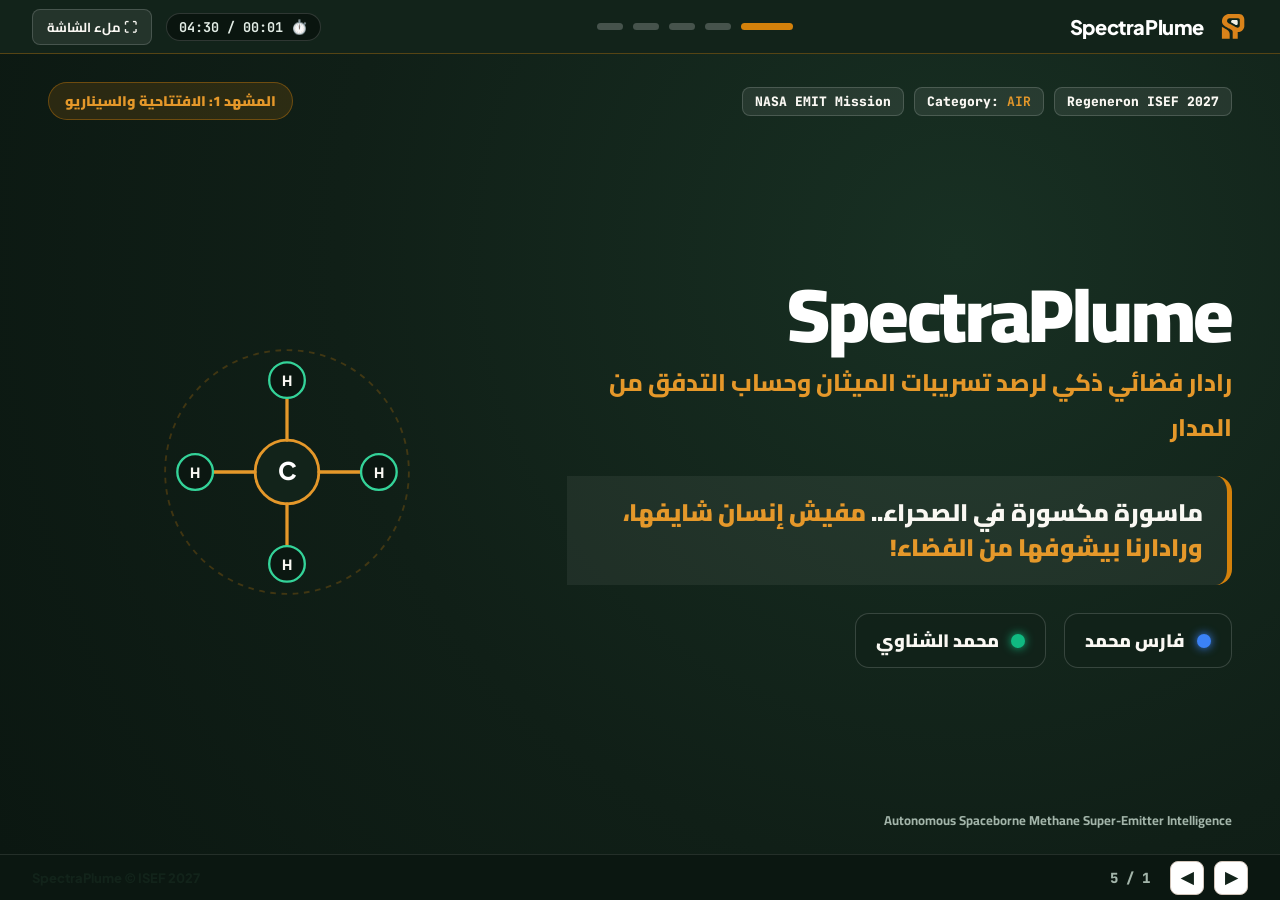
==== commit 769902fe: "refactor: simplify to 5 pure heading slides without prompter or hint text" ====
--- a/docs/presentation/index.html
+++ b/docs/presentation/index.html
@@ -7,11 +7,11 @@
   
   <link rel="preconnect" href="https://fonts.googleapis.com" />
   <link rel="preconnect" href="https://fonts.gstatic.com" crossorigin />
-  <link href="https://fonts.googleapis.com/css2?family=Cairo:wght@500;700;800;900&family=JetBrains+Mono:wght@600;700;800&family=Plus+Jakarta+Sans:wght@600;700;800&display=swap" rel="stylesheet" />
+  <link href="https://fonts.googleapis.com/css2?family=Cairo:wght@600;700;800;900&family=JetBrains+Mono:wght@700;800;900&family=Plus+Jakarta+Sans:wght@700;800;900&display=swap" rel="stylesheet" />
 
   <style>
     :root {
-      /* Editorial Warm Light Canvas */
+      /* Warm Editorial Light Palette */
       --sp-bg-canvas: #F6F3EC;
       --sp-bg-sand: #E7DECF;
       --sp-bg-sand-soft: #EFE9DD;
@@ -35,24 +35,21 @@
       --sp-amber-500: #D4810B;
       --sp-amber-400: #E5982A;
       --sp-amber-100: #FEF6E9;
-      --sp-amber-border: #ECCB98;
 
       /* Status */
       --sp-danger-600: #C0392B;
       --sp-danger-bg: #FDF2F0;
-      --sp-danger-border: #EABCB5;
       --sp-safe-600: #196B47;
       --sp-safe-bg: #EDF7F2;
-      --sp-safe-border: #B7DFC9;
 
       /* Fonts */
       --font-arabic: 'Cairo', sans-serif;
       --font-display: 'Plus Jakarta Sans', 'Cairo', sans-serif;
       --font-mono: 'JetBrains Mono', monospace;
 
-      /* Shadows */
-      --shadow-card: 0 4px 14px rgba(18, 35, 26, 0.05), 0 1px 3px rgba(18, 35, 26, 0.03);
-      --shadow-float: 0 14px 34px rgba(18, 35, 26, 0.09);
+      /* Elevation */
+      --shadow-card: 0 4px 16px rgba(18, 35, 26, 0.06), 0 1px 3px rgba(18, 35, 26, 0.04);
+      --shadow-float: 0 14px 34px rgba(18, 35, 26, 0.1);
     }
 
     * {
@@ -82,15 +79,15 @@
       position: relative;
     }
 
-    /* Minimalist Topbar */
+    /* Top Bar */
     .deck-topbar {
-      height: 52px;
+      height: 54px;
       background: var(--sp-forest-900);
       border-bottom: 1.5px solid rgba(212, 129, 11, 0.35);
       display: flex;
       align-items: center;
       justify-content: space-between;
-      padding: 0 28px;
+      padding: 0 32px;
       color: #FAF8F3;
       z-index: 100;
     }
@@ -98,19 +95,19 @@
     .brand-group {
       display: flex;
       align-items: center;
-      gap: 10px;
+      gap: 12px;
       cursor: pointer;
     }
 
     .brand-svg {
-      width: 30px;
-      height: 30px;
+      width: 32px;
+      height: 32px;
     }
 
     .brand-title {
       font-family: var(--font-display);
-      font-weight: 800;
-      font-size: 18px;
+      font-weight: 900;
+      font-size: 20px;
       color: #FFFFFF;
       letter-spacing: -0.02em;
     }
@@ -118,46 +115,47 @@
     .slide-dots {
       display: flex;
       align-items: center;
-      gap: 8px;
+      gap: 10px;
     }
 
     .dot-pill {
-      height: 6px;
-      width: 22px;
+      height: 7px;
+      width: 26px;
       border-radius: 999px;
-      background: rgba(255, 255, 255, 0.2);
+      background: rgba(255, 255, 255, 0.22);
       cursor: pointer;
       transition: all 0.25s ease;
     }
 
     .dot-pill.active {
-      width: 44px;
+      width: 52px;
       background: var(--sp-amber-500);
     }
 
     .top-actions {
       display: flex;
       align-items: center;
-      gap: 12px;
+      gap: 14px;
     }
 
     .timer-pill {
       font-family: var(--font-mono);
-      font-size: 13px;
-      padding: 3px 10px;
+      font-size: 13.5px;
+      font-weight: 700;
+      padding: 4px 12px;
       border-radius: 999px;
-      background: rgba(0, 0, 0, 0.35);
-      border: 1px solid rgba(255, 255, 255, 0.12);
-      color: #D2DDD6;
+      background: rgba(0, 0, 0, 0.4);
+      border: 1px solid rgba(255, 255, 255, 0.15);
+      color: #E2ECE5;
     }
 
     .top-btn {
       background: rgba(255, 255, 255, 0.08);
       border: 1px solid rgba(255, 255, 255, 0.16);
       color: #FAF8F3;
-      padding: 4px 12px;
+      padding: 5px 14px;
       border-radius: 8px;
-      font-size: 12px;
+      font-size: 13px;
       font-weight: 700;
       cursor: pointer;
       transition: all 0.2s ease;
@@ -168,18 +166,12 @@
       background: rgba(255, 255, 255, 0.18);
     }
 
-    .top-btn.active-mode {
-      background: var(--sp-amber-500);
-      border-color: var(--sp-amber-400);
-      color: #FFFFFF;
-    }
-
-    /* Main Stage */
+    /* Main Deck Stage */
     .deck-stage {
       flex: 1;
       position: relative;
       width: 100%;
-      height: calc(100vh - 52px - 44px);
+      height: calc(100vh - 54px - 46px);
       overflow: hidden;
     }
 
@@ -193,7 +185,7 @@
       display: flex;
       flex-direction: column;
       justify-content: space-between;
-      padding: 24px 44px 16px;
+      padding: 28px 48px 22px;
       overflow: hidden;
     }
 
@@ -204,66 +196,62 @@
       z-index: 10;
     }
 
-    /* Header in Slide */
+    /* Slide Header */
     .slide-head {
       display: flex;
       align-items: center;
       justify-content: space-between;
-      margin-bottom: 14px;
-    }
-
-    .slide-badge {
-      display: inline-flex;
-      align-items: center;
-      gap: 6px;
-      font-size: 12px;
-      font-weight: 800;
-      padding: 4px 12px;
+      margin-bottom: 16px;
+    }
+
+    .slide-scene-tag {
+      font-size: 14px;
+      font-weight: 900;
+      padding: 5px 16px;
       border-radius: 999px;
       background: var(--sp-bg-sand);
       color: var(--sp-forest-900);
-      border: 1px solid var(--sp-border);
-      letter-spacing: 0.02em;
-    }
-
-    .slide-badge-dark {
+      border: 1.5px solid var(--sp-border);
+    }
+
+    .slide-scene-tag-dark {
       background: rgba(212, 129, 11, 0.15);
       color: var(--sp-amber-400);
-      border-color: rgba(212, 129, 11, 0.35);
+      border-color: rgba(212, 129, 11, 0.4);
     }
 
     .citations-strip {
       display: flex;
       align-items: center;
-      gap: 8px;
-    }
-
-    .cite-pill {
+      gap: 10px;
+    }
+
+    .cite-badge {
       font-family: var(--font-mono);
-      font-size: 11.5px;
-      font-weight: 700;
-      padding: 4px 10px;
-      border-radius: 6px;
+      font-size: 13px;
+      font-weight: 800;
+      padding: 5px 12px;
+      border-radius: 8px;
       background: #FFFFFF;
-      border: 1px solid var(--sp-border);
+      border: 1.5px solid var(--sp-border);
       color: var(--sp-forest-900);
     }
 
-    .cite-pill-dark {
+    .cite-badge-dark {
       background: rgba(255, 255, 255, 0.08);
-      border-color: rgba(255, 255, 255, 0.15);
+      border-color: rgba(255, 255, 255, 0.16);
       color: #FAF8F3;
     }
 
-    .cite-pill strong {
+    .cite-badge strong {
       color: var(--sp-amber-600);
     }
 
-    .cite-pill-dark strong {
+    .cite-badge-dark strong {
       color: var(--sp-amber-400);
     }
 
-    /* SLIDE 1: Cover & Scenario Hook */
+    /* SLIDE 1: Cover & Scenario */
     #slide-1 {
       background: radial-gradient(circle at 75% 25%, #183023 0%, #101F17 55%, #0B1711 100%);
       color: #FAF8F3;
@@ -272,57 +260,57 @@
     .slide1-layout {
       display: grid;
       grid-template-columns: 1.25fr 0.9fr;
-      gap: 36px;
+      gap: 40px;
       align-items: center;
       margin: auto 0;
     }
 
     .hero-h1 {
-      font-size: 68px;
+      font-size: 76px;
       font-weight: 900;
       line-height: 1;
       letter-spacing: -0.03em;
       color: #FFFFFF;
-      margin-bottom: 6px;
+      margin-bottom: 8px;
     }
 
     .hero-h2 {
-      font-size: 22px;
-      font-weight: 700;
+      font-size: 24px;
+      font-weight: 800;
       color: var(--sp-amber-400);
-      margin-bottom: 22px;
-    }
-
-    .hero-hook-banner {
-      background: rgba(255, 255, 255, 0.05);
-      border-right: 4.5px solid var(--sp-amber-500);
-      padding: 18px 22px;
-      border-radius: 0 14px 14px 0;
-      font-size: 21px;
-      font-weight: 700;
-      line-height: 1.5;
+      margin-bottom: 26px;
+    }
+
+    .hero-scenario-banner {
+      background: rgba(255, 255, 255, 0.06);
+      border-right: 5px solid var(--sp-amber-500);
+      padding: 20px 24px;
+      border-radius: 0 16px 16px 0;
+      font-size: 24px;
+      font-weight: 900;
+      line-height: 1.45;
       color: #FAF8F3;
-      margin-bottom: 24px;
-    }
-
-    .hero-hook-banner strong {
+      margin-bottom: 28px;
+    }
+
+    .hero-scenario-banner span {
       color: var(--sp-amber-400);
     }
 
     .team-badges-row {
       display: flex;
       align-items: center;
-      gap: 16px;
+      gap: 18px;
     }
 
     .team-pill {
       display: flex;
       align-items: center;
-      gap: 10px;
-      background: rgba(18, 35, 26, 0.85);
-      border: 1px solid rgba(255, 255, 255, 0.15);
-      padding: 8px 16px;
-      border-radius: 12px;
+      gap: 12px;
+      background: rgba(18, 35, 26, 0.9);
+      border: 1.5px solid rgba(255, 255, 255, 0.16);
+      padding: 10px 20px;
+      border-radius: 14px;
     }
 
     .team-dot {
@@ -331,36 +319,36 @@
       border-radius: 50%;
     }
 
-    .team-dot.fares { background: #3B82F6; box-shadow: 0 0 8px #3B82F6; }
-    .team-dot.shnawy { background: #10B981; box-shadow: 0 0 8px #10B981; }
+    .team-dot.fares { background: #3B82F6; box-shadow: 0 0 10px #3B82F6; }
+    .team-dot.shnawy { background: #10B981; box-shadow: 0 0 10px #10B981; }
 
     /* SLIDE 2: Problem & Citations */
     .stat-cards-trio {
       display: grid;
       grid-template-columns: repeat(3, 1fr);
-      gap: 22px;
-      margin: 10px 0 18px;
+      gap: 24px;
+      margin: 12px 0 20px;
     }
 
     .stat-card-bold {
       background: #FFFFFF;
       border: 1.5px solid var(--sp-border);
-      border-radius: 18px;
-      padding: 22px 20px;
+      border-radius: 20px;
+      padding: 24px 22px;
       box-shadow: var(--shadow-card);
       position: relative;
     }
 
-    .stat-card-bold.amber { border-top: 5px solid var(--sp-amber-500); }
-    .stat-card-bold.danger { border-top: 5px solid var(--sp-danger-600); }
-    .stat-card-bold.safe { border-top: 5px solid var(--sp-safe-600); }
+    .stat-card-bold.amber { border-top: 6px solid var(--sp-amber-500); }
+    .stat-card-bold.danger { border-top: 6px solid var(--sp-danger-600); }
+    .stat-card-bold.safe { border-top: 6px solid var(--sp-safe-600); }
 
     .stat-huge-num {
       font-family: var(--font-mono);
-      font-size: 64px;
+      font-size: 72px;
       font-weight: 900;
       line-height: 1;
-      margin: 8px 0;
+      margin: 10px 0;
     }
 
     .stat-huge-num.amber { color: var(--sp-amber-600); }
@@ -368,39 +356,39 @@
     .stat-huge-num.safe { color: var(--sp-safe-600); }
 
     .stat-card-title {
-      font-size: 18px;
+      font-size: 21px;
       font-weight: 900;
       color: var(--sp-forest-900);
       margin-bottom: 4px;
     }
 
     .stat-card-sub {
-      font-size: 13.5px;
+      font-size: 14.5px;
       color: var(--sp-ink-secondary);
-      font-weight: 600;
+      font-weight: 700;
     }
 
     .two-flaws-row {
       display: grid;
       grid-template-columns: 1fr 1fr;
-      gap: 18px;
+      gap: 20px;
     }
 
     .flaw-strip {
       background: var(--sp-bg-card);
       border: 1.5px solid var(--sp-border);
-      border-radius: 14px;
-      padding: 14px 18px;
-      display: flex;
-      align-items: center;
-      gap: 14px;
+      border-radius: 16px;
+      padding: 18px 22px;
+      display: flex;
+      align-items: center;
+      gap: 16px;
     }
 
     .flaw-icon {
-      font-size: 24px;
-      width: 44px;
-      height: 44px;
-      border-radius: 10px;
+      font-size: 26px;
+      width: 48px;
+      height: 48px;
+      border-radius: 12px;
       display: flex;
       align-items: center;
       justify-content: center;
@@ -411,189 +399,190 @@
     .flaw-icon.amber { background: var(--sp-amber-100); color: var(--sp-amber-600); }
 
     .flaw-title {
-      font-size: 15.5px;
-      font-weight: 800;
+      font-size: 18px;
+      font-weight: 900;
       color: var(--sp-forest-900);
     }
 
     .flaw-sub {
-      font-size: 13px;
+      font-size: 14.5px;
       color: var(--sp-ink-secondary);
+      font-weight: 700;
       margin-top: 2px;
     }
 
     /* SLIDE 3: Physics & Innovation */
     .physics-grid-clean {
+      display: grid;
+      grid-template-columns: 1.15fr 0.95fr;
+      gap: 26px;
+      align-items: stretch;
+      flex: 1;
+      margin-top: 10px;
+    }
+
+    .spectrum-box-clean {
+      background: #FFFFFF;
+      border: 1.5px solid var(--sp-border);
+      border-radius: 20px;
+      padding: 20px 24px;
+      box-shadow: var(--shadow-card);
+      display: flex;
+      flex-direction: column;
+      justify-content: space-between;
+    }
+
+    .spectrum-legend-clean {
+      display: flex;
+      align-items: center;
+      justify-content: space-between;
+      margin-bottom: 8px;
+    }
+
+    .two-innovations-col {
+      display: flex;
+      flex-direction: column;
+      gap: 18px;
+      justify-content: space-between;
+    }
+
+    .innov-card {
+      background: #FFFFFF;
+      border: 1.5px solid var(--sp-border);
+      border-radius: 20px;
+      padding: 22px 24px;
+      box-shadow: var(--shadow-card);
+      display: flex;
+      flex-direction: column;
+      justify-content: space-between;
+    }
+
+    .innov-card.highlight {
+      border-color: var(--sp-amber-500);
+      box-shadow: 0 4px 20px rgba(212, 129, 11, 0.12);
+    }
+
+    .innov-title-row {
+      display: flex;
+      align-items: center;
+      justify-content: space-between;
+    }
+
+    .innov-heading {
+      font-size: 20px;
+      font-weight: 900;
+      color: var(--sp-forest-900);
+    }
+
+    .innov-stat-row {
+      display: flex;
+      align-items: baseline;
+      gap: 12px;
+      margin: 10px 0 6px;
+    }
+
+    .innov-big-stat {
+      font-family: var(--font-mono);
+      font-size: 54px;
+      font-weight: 900;
+      line-height: 1;
+    }
+
+    .innov-stat-label {
+      font-size: 18px;
+      font-weight: 900;
+      color: var(--sp-forest-900);
+    }
+
+    .innov-rule-text {
+      font-size: 14.5px;
+      color: var(--sp-ink-secondary);
+      font-weight: 700;
+    }
+
+    /* SLIDE 4: Live Demo & Proof */
+    #slide-4 {
+      background: radial-gradient(circle at 80% 15%, #15271D 0%, #0E1A14 60%, #07100B 100%);
+      color: #FAF8F3;
+    }
+
+    .demo-kpi-bar {
+      display: grid;
+      grid-template-columns: repeat(3, 1fr);
+      gap: 20px;
+      margin-bottom: 18px;
+    }
+
+    .kpi-tile {
+      background: rgba(255, 255, 255, 0.05);
+      border: 1.5px solid rgba(255, 255, 255, 0.12);
+      border-radius: 18px;
+      padding: 18px 22px;
+      backdrop-filter: blur(8px);
+    }
+
+    .kpi-title {
+      font-size: 14.5px;
+      font-weight: 800;
+      color: #A3B5AA;
+    }
+
+    .kpi-num {
+      font-family: var(--font-mono);
+      font-size: 52px;
+      font-weight: 900;
+      line-height: 1;
+      margin: 6px 0;
+    }
+
+    .kpi-num.amber { color: var(--sp-amber-400); }
+    .kpi-num.safe { color: #34D399; }
+    .kpi-num.blue { color: #60A5FA; }
+
+    .proof-main-grid {
       display: grid;
       grid-template-columns: 1.15fr 0.95fr;
       gap: 24px;
       align-items: stretch;
       flex: 1;
-      margin-top: 8px;
-    }
-
-    .spectrum-box-clean {
-      background: #FFFFFF;
-      border: 1.5px solid var(--sp-border);
+    }
+
+    .gis-mock-box {
+      background: #0B1711;
+      border: 1.5px solid rgba(212, 129, 11, 0.35);
       border-radius: 18px;
-      padding: 18px 20px;
-      box-shadow: var(--shadow-card);
+      padding: 18px;
       display: flex;
       flex-direction: column;
       justify-content: space-between;
     }
 
-    .spectrum-legend-clean {
-      display: flex;
-      align-items: center;
-      justify-content: space-between;
-      margin-bottom: 8px;
-    }
-
-    .two-innovations-col {
+    .benchmark-col {
       display: flex;
       flex-direction: column;
       gap: 16px;
       justify-content: space-between;
     }
 
-    .innov-card {
-      background: #FFFFFF;
-      border: 1.5px solid var(--sp-border);
+    .stats-card-dark {
+      background: rgba(255, 255, 255, 0.05);
+      border: 1.5px solid rgba(255, 255, 255, 0.12);
       border-radius: 18px;
       padding: 20px;
-      box-shadow: var(--shadow-card);
-      display: flex;
-      flex-direction: column;
-      justify-content: space-between;
-    }
-
-    .innov-card.highlight {
-      border-color: var(--sp-amber-500);
-      box-shadow: 0 4px 18px rgba(212, 129, 11, 0.12);
-    }
-
-    .innov-title-row {
-      display: flex;
-      align-items: center;
-      justify-content: space-between;
-    }
-
-    .innov-heading {
-      font-size: 18px;
-      font-weight: 900;
-      color: var(--sp-forest-900);
-    }
-
-    .innov-stat-row {
-      display: flex;
-      align-items: baseline;
-      gap: 10px;
-      margin: 10px 0 6px;
-    }
-
-    .innov-big-stat {
-      font-family: var(--font-mono);
-      font-size: 48px;
-      font-weight: 900;
-      line-height: 1;
-    }
-
-    .innov-stat-label {
-      font-size: 16px;
-      font-weight: 800;
-      color: var(--sp-forest-900);
-    }
-
-    .innov-rule-text {
-      font-size: 13.5px;
-      color: var(--sp-ink-secondary);
-      font-weight: 600;
-    }
-
-    /* SLIDE 4: Live Demo & Proof */
-    #slide-4 {
-      background: radial-gradient(circle at 80% 15%, #15271D 0%, #0E1A14 60%, #07100B 100%);
-      color: #FAF8F3;
-    }
-
-    .demo-kpi-bar {
-      display: grid;
-      grid-template-columns: repeat(3, 1fr);
-      gap: 18px;
-      margin-bottom: 16px;
-    }
-
-    .kpi-tile {
-      background: rgba(255, 255, 255, 0.05);
-      border: 1px solid rgba(255, 255, 255, 0.12);
-      border-radius: 16px;
-      padding: 16px 20px;
-      backdrop-filter: blur(8px);
-    }
-
-    .kpi-title {
-      font-size: 13px;
-      font-weight: 700;
-      color: #A3B5AA;
-    }
-
-    .kpi-num {
-      font-family: var(--font-mono);
-      font-size: 46px;
-      font-weight: 900;
-      line-height: 1;
-      margin: 4px 0;
-    }
-
-    .kpi-num.amber { color: var(--sp-amber-400); }
-    .kpi-num.safe { color: #34D399; }
-    .kpi-num.blue { color: #60A5FA; }
-
-    .proof-main-grid {
-      display: grid;
-      grid-template-columns: 1.15fr 0.95fr;
-      gap: 20px;
-      align-items: stretch;
-      flex: 1;
-    }
-
-    .gis-mock-box {
-      background: #0B1711;
-      border: 1px solid rgba(212, 129, 11, 0.35);
-      border-radius: 16px;
-      padding: 16px;
-      display: flex;
-      flex-direction: column;
-      justify-content: space-between;
-    }
-
-    .benchmark-col {
-      display: flex;
-      flex-direction: column;
-      gap: 14px;
-      justify-content: space-between;
-    }
-
-    .stats-card-dark {
-      background: rgba(255, 255, 255, 0.05);
-      border: 1px solid rgba(255, 255, 255, 0.12);
-      border-radius: 16px;
-      padding: 18px;
       backdrop-filter: blur(8px);
     }
 
     .f1-and-bars {
       display: grid;
-      grid-template-columns: 100px 1fr;
-      gap: 18px;
+      grid-template-columns: 110px 1fr;
+      gap: 20px;
       align-items: center;
     }
 
     .f1-circle-wrap {
       position: relative;
-      width: 100px;
-      height: 100px;
+      width: 110px;
+      height: 110px;
     }
 
     .f1-center-text {
@@ -607,14 +596,14 @@
 
     .f1-val {
       font-family: var(--font-mono);
-      font-size: 21px;
+      font-size: 24px;
       font-weight: 900;
       color: #FFFFFF;
     }
 
     .f1-lbl {
-      font-size: 9.5px;
-      font-weight: 800;
+      font-size: 10px;
+      font-weight: 900;
       color: var(--sp-amber-400);
       text-transform: uppercase;
     }
@@ -622,19 +611,19 @@
     .bar-line {
       display: flex;
       flex-direction: column;
-      gap: 10px;
+      gap: 12px;
     }
 
     .bar-label-flex {
       display: flex;
       justify-content: space-between;
-      font-size: 13px;
-      font-weight: 700;
-      margin-bottom: 3px;
+      font-size: 14px;
+      font-weight: 800;
+      margin-bottom: 4px;
     }
 
     .bar-track-dark {
-      height: 7px;
+      height: 8px;
       background: rgba(255, 255, 255, 0.1);
       border-radius: 999px;
       overflow: hidden;
@@ -650,10 +639,10 @@
     .bar-fill-anim.recall { background: #60A5FA; width: 0%; }
 
     .sinai-trap-banner {
-      background: rgba(0, 0, 0, 0.45);
+      background: rgba(0, 0, 0, 0.5);
       border: 1.5px solid rgba(212, 129, 11, 0.4);
-      border-radius: 14px;
-      padding: 12px 18px;
+      border-radius: 16px;
+      padding: 14px 20px;
       display: flex;
       align-items: center;
       justify-content: space-between;
@@ -661,11 +650,11 @@
 
     .sinai-score-pill {
       text-align: center;
-      padding: 6px 14px;
-      border-radius: 8px;
+      padding: 8px 16px;
+      border-radius: 10px;
       font-family: var(--font-mono);
       font-weight: 900;
-      font-size: 22px;
+      font-size: 24px;
     }
 
     .sinai-score-pill.nasa {
@@ -684,16 +673,16 @@
     .biz-trio-clean {
       display: grid;
       grid-template-columns: repeat(3, 1fr);
-      gap: 22px;
-      margin: 12px 0 16px;
+      gap: 24px;
+      margin: 14px 0 20px;
       flex: 1;
     }
 
     .biz-clean-card {
       background: #FFFFFF;
       border: 1.5px solid var(--sp-border);
-      border-radius: 18px;
-      padding: 24px 20px;
+      border-radius: 20px;
+      padding: 26px 24px;
       box-shadow: var(--shadow-card);
       display: flex;
       flex-direction: column;
@@ -702,40 +691,41 @@
 
     .biz-hero-num {
       font-family: var(--font-mono);
-      font-size: 48px;
+      font-size: 54px;
       font-weight: 900;
       line-height: 1;
-      margin: 12px 0 6px;
+      margin: 14px 0 8px;
       color: var(--sp-forest-900);
     }
 
     .biz-card-head {
-      font-size: 20px;
+      font-size: 22px;
       font-weight: 900;
       color: var(--sp-forest-900);
+      margin-bottom: 6px;
     }
 
     .biz-card-text {
-      font-size: 14px;
+      font-size: 15px;
       color: var(--sp-ink-secondary);
-      font-weight: 600;
+      font-weight: 700;
       line-height: 1.5;
     }
 
     .sdg-badges-row {
       display: flex;
-      gap: 10px;
+      gap: 12px;
       margin-top: 14px;
     }
 
     .sdg-chip {
       flex: 1;
-      padding: 10px;
-      border-radius: 10px;
+      padding: 12px;
+      border-radius: 12px;
       color: #FFFFFF;
       font-weight: 900;
       text-align: center;
-      font-size: 14px;
+      font-size: 15px;
     }
 
     .sdg-chip.s13 { background: #3F7E44; }
@@ -743,62 +733,24 @@
 
     .closing-clean-bar {
       background: var(--sp-forest-900);
-      border-radius: 14px;
-      padding: 14px 22px;
+      border-radius: 16px;
+      padding: 16px 26px;
       color: #FAF8F3;
       display: flex;
       align-items: center;
       justify-content: space-between;
-    }
-
-    /* SLIDE 6: Tough ISEF Q&A Defense */
-    .qa-clean-stack {
-      display: flex;
-      flex-direction: column;
-      gap: 14px;
-      flex: 1;
-      justify-content: center;
-    }
-
-    .qa-box-clean {
-      background: #FFFFFF;
-      border: 1.5px solid var(--sp-border);
-      border-radius: 16px;
-      padding: 16px 20px;
-      box-shadow: var(--shadow-card);
-    }
-
-    .qa-q-title {
-      font-size: 17px;
-      font-weight: 900;
-      color: var(--sp-forest-900);
-      display: flex;
-      align-items: center;
-      justify-content: space-between;
-      margin-bottom: 8px;
-    }
-
-    .qa-a-text {
-      font-size: 14px;
-      font-weight: 600;
-      color: var(--sp-ink-secondary);
-      line-height: 1.55;
-      background: var(--sp-bg-sand-soft);
-      padding: 10px 14px;
-      border-radius: 8px;
-      border-right: 3.5px solid var(--sp-amber-500);
     }
 
     /* Bottom Bar */
     .deck-bottombar {
-      height: 44px;
+      height: 46px;
       background: var(--sp-bg-sand);
-      border-top: 1px solid var(--sp-border);
-      display: flex;
-      align-items: center;
-      justify-content: space-between;
-      padding: 0 28px;
-      font-size: 12px;
+      border-top: 1.5px solid var(--sp-border);
+      display: flex;
+      align-items: center;
+      justify-content: space-between;
+      padding: 0 32px;
+      font-size: 13px;
       color: var(--sp-ink-secondary);
       z-index: 90;
     }
@@ -812,74 +764,28 @@
     .nav-btn-box {
       display: flex;
       align-items: center;
-      gap: 8px;
+      gap: 10px;
     }
 
     .arrow-btn {
       background: #FFFFFF;
       border: 1px solid var(--sp-border);
       color: var(--sp-forest-900);
-      width: 32px;
-      height: 32px;
-      border-radius: 6px;
+      width: 34px;
+      height: 34px;
+      border-radius: 8px;
       display: flex;
       align-items: center;
       justify-content: center;
       cursor: pointer;
       font-weight: 900;
+      font-size: 16px;
     }
 
     .arrow-btn:hover {
       background: var(--sp-amber-500);
       color: #FFFFFF;
       border-color: var(--sp-amber-400);
-    }
-
-    /* Prompter Dock (Hidden by default, toggled via P key) */
-    .prompter-dock {
-      position: fixed;
-      bottom: 0;
-      left: 0;
-      right: 0;
-      background: rgba(18, 35, 26, 0.98);
-      border-top: 2.5px solid var(--sp-amber-500);
-      backdrop-filter: blur(12px);
-      padding: 14px 28px;
-      z-index: 1000;
-      transform: translateY(105%);
-      transition: transform 0.3s cubic-bezier(0.2, 0.8, 0.2, 1);
-    }
-
-    .prompter-dock.open {
-      transform: translateY(0);
-    }
-
-    .prompter-grid {
-      display: grid;
-      grid-template-columns: 1fr 1fr;
-      gap: 18px;
-    }
-
-    .prompter-box {
-      background: rgba(255, 255, 255, 0.05);
-      border: 1px solid rgba(255, 255, 255, 0.12);
-      border-radius: 10px;
-      padding: 10px 14px;
-    }
-
-    .prompter-name {
-      font-size: 12.5px;
-      font-weight: 900;
-      margin-bottom: 4px;
-    }
-
-    .prompter-name.fares { color: #60A5FA; }
-    .prompter-name.shnawy { color: #34D399; }
-
-    .prompter-cue {
-      font-size: 13.5px;
-      color: #FAF8F3;
-      line-height: 1.5;
     }
   </style>
 </head>
@@ -900,19 +806,18 @@
         <span class="brand-title">SpectraPlume</span>
       </div>
 
+      <!-- 5 Dots for 5 Scenes -->
       <div class="slide-dots">
         <div class="dot-pill active" onclick="goToSlide(0)"></div>
         <div class="dot-pill" onclick="goToSlide(1)"></div>
         <div class="dot-pill" onclick="goToSlide(2)"></div>
         <div class="dot-pill" onclick="goToSlide(3)"></div>
         <div class="dot-pill" onclick="goToSlide(4)"></div>
-        <div class="dot-pill" onclick="goToSlide(5)"></div>
       </div>
 
       <div class="top-actions">
         <span class="timer-pill" id="timer">⏱️ 00:00 / 04:30</span>
-        <button class="top-btn" onclick="togglePrompter()" id="prompterBtn">🎙️ كواليس الإلقاء (P)</button>
-        <button class="top-btn" onclick="toggleFullscreen()">⛶ ملء الشاشة (F)</button>
+        <button class="top-btn" onclick="toggleFullscreen()">⛶ ملء الشاشة</button>
       </div>
     </header>
 
@@ -925,64 +830,64 @@
       <section class="slide active" id="slide-1">
         <div class="slide-head">
           <div class="citations-strip">
-            <span class="cite-pill cite-pill-dark">Regeneron ISEF 2027</span>
-            <span class="cite-pill cite-pill-dark">Category: <strong>AIR (Atmospheric Science)</strong></span>
-            <span class="cite-pill cite-pill-dark">NASA EMIT Spaceborne Mission</span>
-          </div>
-          <span class="slide-badge slide-badge-dark">🎬 المشهد 1: الافتتاحية والسيناريو</span>
+            <span class="cite-badge cite-badge-dark">Regeneron ISEF 2027</span>
+            <span class="cite-badge cite-badge-dark">Category: <strong>AIR</strong></span>
+            <span class="cite-badge cite-badge-dark">NASA EMIT Mission</span>
+          </div>
+          <span class="slide-scene-tag slide-scene-tag-dark">المشهد 1: الافتتاحية والسيناريو</span>
         </div>
 
         <div class="slide1-layout">
           <div>
             <h1 class="hero-h1">SpectraPlume</h1>
-            <h2 class="hero-h2">رادار فضائي ذكي لكشف انبعاثات الميثان وحساب التدفق من مدار الأرض</h2>
-
-            <div class="hero-hook-banner">
-              "ماسورة مكسورة في الصحراء بتخسر ملايين.. 
-              <strong>مفيش إنسان شايفها، ورادارنا بيشوفها من الفضاء!</strong>"
+            <h2 class="hero-h2">رادار فضائي ذكي لرصد تسريبات الميثان وحساب التدفق من المدار</h2>
+
+            <div class="hero-scenario-banner">
+              ماسورة مكسورة في الصحراء.. 
+              <span>مفيش إنسان شايفها، ورادارنا بيشوفها من الفضاء!</span>
             </div>
 
             <div class="team-badges-row">
               <div class="team-pill">
                 <span class="team-dot fares"></span>
-                <span style="font-weight:900; font-size:16px;">فارس محمد</span>
+                <span style="font-weight:900; font-size:18px;">فارس محمد</span>
               </div>
               <div class="team-pill">
                 <span class="team-dot shnawy"></span>
-                <span style="font-weight:900; font-size:16px;">محمد الشناوي</span>
+                <span style="font-weight:900; font-size:18px;">محمد الشناوي</span>
               </div>
             </div>
           </div>
 
           <!-- Clean Vector Graphic (CH4 Molecule + Sensor Beam) -->
           <div style="display:flex; justify-content:center;">
-            <svg viewBox="0 0 320 320" width="280" height="280">
+            <svg viewBox="0 0 320 320" width="300" height="300">
               <circle cx="160" cy="160" r="130" fill="none" stroke="rgba(212,129,11,0.25)" stroke-width="2" stroke-dasharray="6 6"/>
               <!-- Central Carbon -->
-              <circle cx="160" cy="160" r="32" fill="#12231A" stroke="#E5982A" stroke-width="3"/>
-              <text x="160" y="168" text-anchor="middle" fill="#FFFFFF" font-family="Plus Jakarta Sans" font-weight="900" font-size="24">C</text>
+              <circle cx="160" cy="160" r="34" fill="#12231A" stroke="#E5982A" stroke-width="3"/>
+              <text x="160" y="169" text-anchor="middle" fill="#FFFFFF" font-family="Plus Jakarta Sans" font-weight="900" font-size="26">C</text>
               <!-- 4 Hydrogens -->
-              <line x1="160" y1="128" x2="160" y2="80" stroke="#E5982A" stroke-width="3.5" stroke-linecap="round"/>
-              <circle cx="160" cy="65" r="18" fill="#0B1711" stroke="#34D399" stroke-width="2.5"/>
-              <text x="160" y="71" text-anchor="middle" fill="#FAF8F3" font-family="Plus Jakarta Sans" font-weight="800" font-size="14">H</text>
-
-              <line x1="128" y1="160" x2="80" y2="160" stroke="#E5982A" stroke-width="3.5" stroke-linecap="round"/>
-              <circle cx="65" cy="160" r="18" fill="#0B1711" stroke="#34D399" stroke-width="2.5"/>
-              <text x="65" y="165" text-anchor="middle" fill="#FAF8F3" font-family="Plus Jakarta Sans" font-weight="800" font-size="14">H</text>
-
-              <line x1="192" y1="160" x2="240" y2="160" stroke="#E5982A" stroke-width="3.5" stroke-linecap="round"/>
-              <circle cx="255" cy="160" r="18" fill="#0B1711" stroke="#34D399" stroke-width="2.5"/>
-              <text x="255" y="165" text-anchor="middle" fill="#FAF8F3" font-family="Plus Jakarta Sans" font-weight="800" font-size="14">H</text>
-
-              <line x1="160" y1="192" x2="160" y2="240" stroke="#E5982A" stroke-width="3.5" stroke-linecap="round"/>
-              <circle cx="160" cy="255" r="18" fill="#0B1711" stroke="#34D399" stroke-width="2.5"/>
-              <text x="160" y="261" text-anchor="middle" fill="#FAF8F3" font-family="Plus Jakarta Sans" font-weight="800" font-size="14">H</text>
+              <line x1="160" y1="126" x2="160" y2="78" stroke="#E5982A" stroke-width="3.5" stroke-linecap="round"/>
+              <circle cx="160" cy="62" r="19" fill="#0B1711" stroke="#34D399" stroke-width="2.5"/>
+              <text x="160" y="68" text-anchor="middle" fill="#FAF8F3" font-family="Plus Jakarta Sans" font-weight="800" font-size="15">H</text>
+
+              <line x1="126" y1="160" x2="78" y2="160" stroke="#E5982A" stroke-width="3.5" stroke-linecap="round"/>
+              <circle cx="62" cy="160" r="19" fill="#0B1711" stroke="#34D399" stroke-width="2.5"/>
+              <text x="62" y="166" text-anchor="middle" fill="#FAF8F3" font-family="Plus Jakarta Sans" font-weight="800" font-size="15">H</text>
+
+              <line x1="194" y1="160" x2="242" y2="160" stroke="#E5982A" stroke-width="3.5" stroke-linecap="round"/>
+              <circle cx="258" cy="160" r="19" fill="#0B1711" stroke="#34D399" stroke-width="2.5"/>
+              <text x="258" y="166" text-anchor="middle" fill="#FAF8F3" font-family="Plus Jakarta Sans" font-weight="800" font-size="15">H</text>
+
+              <line x1="160" y1="194" x2="160" y2="242" stroke="#E5982A" stroke-width="3.5" stroke-linecap="round"/>
+              <circle cx="160" cy="258" r="19" fill="#0B1711" stroke="#34D399" stroke-width="2.5"/>
+              <text x="160" y="264" text-anchor="middle" fill="#FAF8F3" font-family="Plus Jakarta Sans" font-weight="800" font-size="15">H</text>
             </svg>
           </div>
         </div>
 
-        <div style="font-size:12.5px; color:#A3B5AA;">
-          Spaceborne Methane Detection & Real-Time Flux Inversion
+        <div style="font-size:13px; color:#A3B5AA; font-weight:700;">
+          Autonomous Spaceborne Methane Super-Emitter Intelligence
         </div>
       </section>
 
@@ -991,41 +896,41 @@
       <!-- ========================================== -->
       <section class="slide" id="slide-2">
         <div class="slide-head">
-          <span class="slide-badge">⚠️ المشهد 2: المشكلة وتوثيق الأبحاث</span>
+          <span class="slide-scene-tag">المشهد 2: المشكلة وتوثيق الأبحاث</span>
           <div class="citations-strip">
-            <span class="cite-pill">IPCC AR6: <strong>84× GWP₂₀</strong></span>
-            <span class="cite-pill">Science Advances 2023: <strong>Thorpe et al.</strong></span>
-            <span class="cite-pill">NASA EMIT: <strong>2.3 µm SWIR</strong></span>
+            <span class="cite-badge">IPCC AR6: <strong>84× GWP₂₀</strong></span>
+            <span class="cite-badge">Science Advances 2023: <strong>Thorpe et al.</strong></span>
+            <span class="cite-badge">NASA EMIT: <strong>2.3 µm SWIR</strong></span>
           </div>
         </div>
 
         <!-- 3 Big Stat Cards -->
         <div class="stat-cards-trio">
           <div class="stat-card-bold amber">
-            <span class="cite-pill">IPCC AR6 (2021)</span>
+            <span class="cite-badge">IPCC AR6</span>
             <div class="stat-huge-num amber">
               <span class="count-up" data-val="84">0</span>×
             </div>
-            <div class="stat-card-title">أقوى من CO₂ في الاحتباس الحراري</div>
-            <div class="stat-card-sub">معيار تسخين الكوكب على مدى 20 سنة</div>
+            <div class="stat-card-title">أقوى من ثاني أكسيد الكربون</div>
+            <div class="stat-card-sub">معيار تسخين الغلاف الجوي (20 سنة)</div>
           </div>
 
           <div class="stat-card-bold danger">
-            <span class="cite-pill">Science Advances 2023</span>
+            <span class="cite-badge">Science Advances 2023</span>
             <div class="stat-huge-num danger">
               ><span class="count-up" data-val="50">0</span>%
             </div>
-            <div class="stat-card-title">من انبعاثات الميثان في العالم</div>
-            <div class="stat-card-sub">تخرج من أقل من 10% من المواقع (Super-Emitters)</div>
+            <div class="stat-card-title">انبعاثات الـ Super-Emitters</div>
+            <div class="stat-card-sub">أقل من 10% من المواقع حول العالم</div>
           </div>
 
           <div class="stat-card-bold safe">
-            <span class="cite-pill">NASA EMIT (2022)</span>
+            <span class="cite-badge">NASA EMIT</span>
             <div class="stat-huge-num safe">
               <span class="count-up" data-val="285">0</span>
             </div>
-            <div class="stat-card-title">نطاق طيفي على متن محطة الفضاء</div>
-            <div class="stat-card-sub">مطياف التصوير الفضائي عند 2.3 ميكرومتر</div>
+            <div class="stat-card-title">نطاق طيفي SWIR على الفضاء</div>
+            <div class="stat-card-sub">عزل امتصاص الغاز عند 2.3 ميكرومتر</div>
           </div>
         </div>
 
@@ -1035,7 +940,7 @@
             <div class="flaw-icon red">⚠️</div>
             <div>
               <div class="flaw-title">عقبة الإنذارات الكاذبة (False Alarms)</div>
-              <div class="flaw-sub">صخور الكالسيت تمتص عند نفس النطاق (2.335 µm) وتخدع خوارزميات ناسا!</div>
+              <div class="flaw-sub">صخور الكالسيت تمتص عند 2.335 µm فتخدع خوارزميات ناسا</div>
             </div>
           </div>
 
@@ -1043,13 +948,13 @@
             <div class="flaw-icon amber">❓</div>
             <div>
               <div class="flaw-title">غياب معدل التدفق الكتلي (قيمة NA)</div>
-              <div class="flaw-sub">ناسا بتسيب كمية التسريب مجهولة لعدم وجود Inversion Model مباشر!</div>
-            </div>
-          </div>
-        </div>
-
-        <div style="font-size:12px; color:var(--sp-ink-muted);">
-          المشكلة المزدوجة: تشويش المعادن الجيرية + غياب حساب أطنان الغاز المتسرب
+              <div class="flaw-sub">غياب نموذج استرجاع فيزيائي مباشر يربط الرياح بالكتلة</div>
+            </div>
+          </div>
+        </div>
+
+        <div style="font-size:13px; color:var(--sp-ink-muted); font-weight:700;">
+          العقبة: التشويش الطيفي للمعادن الجيرية + غياب حساب التدفق الكتلي
         </div>
       </section>
 
@@ -1058,11 +963,11 @@
       <!-- ========================================== -->
       <section class="slide" id="slide-3">
         <div class="slide-head">
-          <span class="slide-badge">🔬 المشهد 3: الابتكار — الفيزياء الجزيئية</span>
+          <span class="slide-scene-tag">المشهد 3: الابتكار — الفيزياء الجزيئية</span>
           <div class="citations-strip">
-            <span class="cite-pill">HITRAN 2024: <strong>2260 + 2315 nm</strong></span>
-            <span class="cite-pill">CaCO₃: <strong>2335 nm (Singlet)</strong></span>
-            <span class="cite-pill">Varon et al.: <strong>AMT 2018 (IME)</strong></span>
+            <span class="cite-badge">HITRAN 2024: <strong>2260 + 2315 nm</strong></span>
+            <span class="cite-badge">CaCO₃: <strong>2335 nm (Singlet)</strong></span>
+            <span class="cite-badge">Varon et al.: <strong>AMT 2018 (IME)</strong></span>
           </div>
         </div>
 
@@ -1070,26 +975,26 @@
           <!-- Spectrum Chart -->
           <div class="spectrum-box-clean">
             <div class="spectrum-legend-clean">
-              <span style="font-weight:900; font-size:15px; color:var(--sp-forest-900);">البصمة الطيفية: CH₄ Doublet vs. CaCO₃</span>
-              <div style="display:flex; gap:12px; font-size:12px; font-weight:800;">
+              <span style="font-weight:900; font-size:17px; color:var(--sp-forest-900);">البصمة الطيفية: CH₄ Doublet vs. CaCO₃</span>
+              <div style="display:flex; gap:16px; font-size:13px; font-weight:800;">
                 <span style="color:#D4810B;">● الميثان (قمتان)</span>
                 <span style="color:#C0392B;">● الكالسيت (قمة واحدة)</span>
               </div>
             </div>
 
             <!-- Vector SVG Plot -->
-            <svg viewBox="0 0 500 210" style="width:100%; height:auto; background:var(--sp-bg-canvas); border-radius:10px;">
+            <svg viewBox="0 0 500 210" style="width:100%; height:auto; background:var(--sp-bg-canvas); border-radius:12px;">
               <line x1="40" y1="30" x2="470" y2="30" stroke="#E3D9CD" stroke-width="1" stroke-dasharray="4 4"/>
               <line x1="40" y1="90" x2="470" y2="90" stroke="#E3D9CD" stroke-width="1" stroke-dasharray="4 4"/>
               <line x1="40" y1="150" x2="470" y2="150" stroke="#E3D9CD" stroke-width="1" stroke-dasharray="4 4"/>
               <line x1="40" y1="180" x2="470" y2="180" stroke="#D2C5BA" stroke-width="1.5"/>
 
               <!-- Labels -->
-              <text x="50" y="198" font-family="JetBrains Mono" font-size="11" fill="#6B7870">2150nm</text>
-              <text x="165" y="198" font-family="JetBrains Mono" font-size="11" fill="#D4810B" font-weight="800">2260nm</text>
-              <text x="270" y="198" font-family="JetBrains Mono" font-size="11" fill="#D4810B" font-weight="900">2315nm</text>
-              <text x="350" y="198" font-family="JetBrains Mono" font-size="11" fill="#C0392B" font-weight="800">2335nm</text>
-              <text x="440" y="198" font-family="JetBrains Mono" font-size="11" fill="#6B7870">2450nm</text>
+              <text x="50" y="198" font-family="JetBrains Mono" font-size="12" fill="#6B7870">2150nm</text>
+              <text x="165" y="198" font-family="JetBrains Mono" font-size="12" fill="#D4810B" font-weight="800">2260nm</text>
+              <text x="270" y="198" font-family="JetBrains Mono" font-size="12" fill="#D4810B" font-weight="900">2315nm</text>
+              <text x="350" y="198" font-family="JetBrains Mono" font-size="12" fill="#C0392B" font-weight="800">2335nm</text>
+              <text x="440" y="198" font-family="JetBrains Mono" font-size="12" fill="#6B7870">2450nm</text>
 
               <!-- Methane Doublet Marker Lines -->
               <line x1="185" y1="20" x2="185" y2="180" stroke="#D4810B" stroke-width="1.8" stroke-dasharray="4 3"/>
@@ -1110,8 +1015,8 @@
               <circle cx="365" cy="160" r="5" fill="#C0392B"/>
             </svg>
 
-            <div style="font-size:13px; font-weight:700; color:var(--sp-forest-900); text-align:center;">
-              الميثان له قمتان توأم (2260 + 2315 nm) · الكالسيت قمة واحدة منفردة (2335 nm)
+            <div style="font-size:14px; font-weight:800; color:var(--sp-forest-900); text-align:center;">
+              الميثان: قمتان توأم (2260 + 2315 nm) · الكالسيت: قمة واحدة (2335 nm)
             </div>
           </div>
 
@@ -1120,21 +1025,21 @@
             <div class="innov-card highlight">
               <div class="innov-title-row">
                 <span class="innov-heading">1. بصمة التوأم (HITRAN 2024)</span>
-                <span class="cite-pill">Doublet Ratio Filter</span>
+                <span class="cite-badge">Doublet Filter</span>
               </div>
               <div class="innov-stat-row">
                 <div class="innov-big-stat" style="color:var(--sp-amber-600);">
                   <span class="count-up" data-val="78.4" data-dec="1">0</span>%
                 </div>
-                <div class="innov-stat-label">إلغاء تام لإنذارات صخور الحجر الجيري</div>
+                <div class="innov-stat-label">إلغاء إنذارات صخور الحجر الجيري</div>
               </div>
               <div class="innov-rule-text">فحص النسبة الفيزيائية بين القمتين يطرد الصخور فوراً</div>
             </div>
 
             <div class="innov-card">
               <div class="innov-title-row">
-                <span class="innov-heading">2. حساب التدفق (Varon AMT + ERA5)</span>
-                <span class="cite-pill">Hydrodynamic IME</span>
+                <span class="innov-heading">2. حساب التدفق (Varon + ERA5)</span>
+                <span class="cite-badge">Hydrodynamic IME</span>
               </div>
               <div class="innov-stat-row">
                 <div class="innov-big-stat" style="color:var(--sp-safe-600);">
@@ -1147,8 +1052,8 @@
           </div>
         </div>
 
-        <div style="font-size:12px; color:var(--sp-ink-muted);">
-          منظومة Physics-Informed مقيدة بقوانين فيزياء الغلاف الجوي
+        <div style="font-size:13px; color:var(--sp-ink-muted); font-weight:700;">
+          Physics-Informed: ذكاء اصطناعي مقيد بقوانين فيزياء الغلاف الجوي
         </div>
       </section>
 
@@ -1157,38 +1062,38 @@
       <!-- ========================================== -->
       <section class="slide" id="slide-4">
         <div class="slide-head">
-          <span class="slide-badge slide-badge-dark">🛰️ المشهد 4: الديمو العملي والإثبات</span>
+          <span class="slide-scene-tag slide-scene-tag-dark">المشهد 4: الديمو العملي والإثبات</span>
           <div class="citations-strip">
-            <span class="cite-pill cite-pill-dark">42 NASA Swaths</span>
-            <span class="cite-pill cite-pill-dark">Paired t-test: <strong>p = 2.4 × 10⁻⁸</strong></span>
-            <span class="cite-pill cite-pill-dark">Threshold: <strong>85 kg/h</strong></span>
+            <span class="cite-badge cite-badge-dark">42 NASA Swaths</span>
+            <span class="cite-badge cite-badge-dark">Paired t-test: <strong>p = 2.4 × 10⁻⁸</strong></span>
+            <span class="cite-badge cite-badge-dark">Threshold: <strong>85 kg/h</strong></span>
           </div>
         </div>
 
         <!-- 3 Big Real-Time Telemetry Cards -->
         <div class="demo-kpi-bar">
           <div class="kpi-tile">
-            <div class="kpi-title">معدل الانبعاث الكتلي اللحظي</div>
+            <div class="kpi-title">معدل الانبعاث اللحظي</div>
             <div class="kpi-num amber">
-              <span class="count-up" data-val="2.46" data-dec="2">0.00</span> <span style="font-size:22px;">طن/ساعة</span>
-            </div>
-            <div style="font-size:12px; color:#A3B5AA;">EMIT Orbit #2222205</div>
+              <span class="count-up" data-val="2.46" data-dec="2">0.00</span> <span style="font-size:24px;">طن/ساعة</span>
+            </div>
+            <div style="font-size:12.5px; color:#A3B5AA;">EMIT Orbit #2222205</div>
           </div>
 
           <div class="kpi-tile">
-            <div class="kpi-title">الخسارة المالية اليومية المقدرة</div>
+            <div class="kpi-title">الخسارة المالية اليومية</div>
             <div class="kpi-num safe">
-              $<span class="count-up" data-val="10600">0</span> <span style="font-size:22px;">/يوم</span>
-            </div>
-            <div style="font-size:12px; color:#A3B5AA;">تسريب حقل غاز في الشرق الأوسط</div>
+              $<span class="count-up" data-val="10600">0</span> <span style="font-size:24px;">/يوم</span>
+            </div>
+            <div style="font-size:12.5px; color:#A3B5AA;">تسريب حقل غاز في الشرق الأوسط</div>
           </div>
 
           <div class="kpi-tile">
-            <div class="kpi-title">زمن المعالجة والاستجابة (Latency)</div>
+            <div class="kpi-title">زمن المعالجة والاستجابة</div>
             <div class="kpi-num blue">
-              <span class="count-up" data-val="435">0</span> <span style="font-size:22px;">ms</span>
-            </div>
-            <div style="font-size:12px; color:#A3B5AA;">معالجة فورية Real-Time</div>
+              <span class="count-up" data-val="435">0</span> <span style="font-size:24px;">ms</span>
+            </div>
+            <div style="font-size:12.5px; color:#A3B5AA;">معالجة فورية Real-Time</div>
           </div>
         </div>
 
@@ -1196,13 +1101,13 @@
         <div class="proof-main-grid">
           <!-- GIS Satellite Map Box -->
           <div class="gis-mock-box">
-            <div style="display:flex; justify-content:space-between; font-size:11.5px; color:#A3B5AA;">
-              <span>🛰️ ESRI Satellite Imagery Overlay</span>
+            <div style="display:flex; justify-content:space-between; font-size:12px; color:#A3B5AA;">
+              <span>🛰️ ESRI Satellite GIS Layer</span>
               <span style="font-family:var(--font-mono); color:var(--sp-amber-400);">31.8712° N, -102.3355° W</span>
             </div>
 
             <!-- Vector Map with Infrared Plume -->
-            <svg viewBox="0 0 420 180" style="width:100%; height:auto; background:#07120C; border-radius:10px;">
+            <svg viewBox="0 0 420 180" style="width:100%; height:auto; background:#07120C; border-radius:12px;">
               <defs>
                 <radialGradient id="plume" cx="30%" cy="60%" r="55%">
                   <stop offset="0%" stop-color="#EF4444" stop-opacity="0.95"/>
@@ -1211,14 +1116,10 @@
                   <stop offset="100%" stop-color="#10B981" stop-opacity="0"/>
                 </radialGradient>
               </defs>
-              <!-- Terrain contours -->
               <path d="M 0 120 Q 140 90 280 140 T 420 110" fill="none" stroke="rgba(212,129,11,0.2)" stroke-width="1.5"/>
-              <!-- Plume -->
               <path d="M 120 115 Q 170 75 260 70 Q 340 65 390 55 Q 350 105 270 125 Q 190 140 120 115 Z" fill="url(#plume)"/>
-              <!-- Target Crosshair -->
               <circle cx="120" cy="115" r="12" fill="none" stroke="#EF4444" stroke-width="2"/>
               <circle cx="120" cy="115" r="3.5" fill="#EF4444"/>
-              <!-- Wind Vector -->
               <g transform="translate(45, 35)">
                 <circle cx="0" cy="0" r="16" fill="rgba(0,0,0,0.5)" stroke="rgba(255,255,255,0.2)"/>
                 <line x1="0" y1="10" x2="8" y2="-8" stroke="#34D399" stroke-width="2.5" stroke-linecap="round"/>
@@ -1227,8 +1128,8 @@
               </g>
             </svg>
 
-            <div style="display:flex; justify-content:space-between; font-size:12px; color:#A3B5AA;">
-              <span>إسقاط GPS فوري لفرق الصيانة والطوارئ</span>
+            <div style="display:flex; justify-content:space-between; font-size:12.5px; color:#A3B5AA;">
+              <span>إسقاط GPS فوري لفرق الصيانة</span>
               <span>حد الكشف: <strong>85 kg/h</strong></span>
             </div>
           </div>
@@ -1238,7 +1139,7 @@
             <div class="stats-card-dark">
               <div class="f1-and-bars">
                 <div class="f1-circle-wrap">
-                  <svg viewBox="0 0 100 100" width="100" height="100">
+                  <svg viewBox="0 0 100 100" width="110" height="110">
                     <circle cx="50" cy="50" r="40" fill="none" stroke="rgba(255,255,255,0.12)" stroke-width="8"/>
                     <circle id="f1Circle" cx="50" cy="50" r="40" fill="none" stroke="#D4810B" stroke-width="8"
                             stroke-linecap="round" stroke-dasharray="251" stroke-dashoffset="251"
@@ -1277,11 +1178,11 @@
             <!-- Sinai Mountain Trap Banner -->
             <div class="sinai-trap-banner">
               <div>
-                <div style="font-weight:900; font-size:14px; color:#FFFFFF;">فخ جبال سيناء (Negative Control)</div>
-                <div style="font-size:11.5px; color:#A3B5AA;">مشهد صخور جيرية بدون أي غاز</div>
+                <div style="font-weight:900; font-size:15px; color:#FFFFFF;">فخ جبال سيناء (Negative Control)</div>
+                <div style="font-size:12px; color:#A3B5AA;">مشهد صخور جيرية بدون أي غاز</div>
               </div>
 
-              <div style="display:flex; gap:10px;">
+              <div style="display:flex; gap:12px;">
                 <div class="sinai-score-pill nasa">243 ❌</div>
                 <div class="sinai-score-pill spectra">0 ✅</div>
               </div>
@@ -1289,8 +1190,8 @@
           </div>
         </div>
 
-        <div style="font-size:12px; color:var(--sp-amber-400); text-align:center; font-weight:800;">
-          التفوق الإحصائي مؤكد: Paired t-test (p = 2.4 × 10⁻⁸) عبر 42 مسار تصوير حقيقي لناسا
+        <div style="font-size:13px; color:var(--sp-amber-400); text-align:center; font-weight:800;">
+          التفوق الإحصائي: Paired t-test (p = 2.4 × 10⁻⁸) عبر 42 مسار تصوير حقيقي لناسا
         </div>
       </section>
 
@@ -1299,150 +1200,82 @@
       <!-- ========================================== -->
       <section class="slide" id="slide-5">
         <div class="slide-head">
-          <span class="slide-badge">🌱 المشهد 5: الجدوى والاستدامة والختام</span>
+          <span class="slide-scene-tag">المشهد 5: الجدوى والاستدامة والختام</span>
           <div class="citations-strip">
-            <span class="cite-pill">Zero Orbital CapEx</span>
-            <span class="cite-pill">UN SDG 13: <strong>Climate Action</strong></span>
-            <span class="cite-pill">UN SDG 7: <strong>Clean Energy</strong></span>
+            <span class="cite-badge">Zero Orbital CapEx</span>
+            <span class="cite-badge">UN SDG 13: <strong>Climate Action</strong></span>
+            <span class="cite-badge">UN SDG 7: <strong>Clean Energy</strong></span>
           </div>
         </div>
 
         <div class="biz-trio-clean">
           <div class="biz-clean-card">
-            <span class="cite-pill">الكفاءة الاستثمارية</span>
+            <span class="cite-badge">الكفاءة الاستثمارية</span>
             <div class="biz-hero-num" style="color:var(--sp-safe-600);">$0.00</div>
             <div class="biz-card-head">Zero Orbital CapEx</div>
             <div class="biz-card-text">
-              استثمار بيانات NASA EMIT المفتوحة مجاناً بدلاً من إطلاق قمر صناعي بتكلفة 100 مليون دولار!
+              استثمار بيانات NASA EMIT المفتوحة مجاناً بدلاً من إطلاق قمر بـ 100 مليون دولار
             </div>
           </div>
 
           <div class="biz-clean-card">
-            <span class="cite-pill">العائد الاقتصادي للشركات</span>
+            <span class="cite-badge">العائد الاقتصادي للشركات</span>
             <div class="biz-hero-num" style="color:var(--sp-amber-600);">
               $<span class="count-up" data-val="18000">0</span>
             </div>
             <div class="biz-card-head">توفير يومي لكل بئر متسرب</div>
             <div class="biz-card-text">
-              وقف تسريب واحد بحجم 1,000 kg/h يعيد ضخ الغاز في الشبكة بدلاً من هدره في الغلاف الجوي.
+              وقف تسريب واحد بحجم 1,000 kg/h يعيد ضخ الغاز في الشبكة بدلاً من هدره
             </div>
           </div>
 
           <div class="biz-clean-card">
-            <span class="cite-pill">أهداف الأمم المتحدة</span>
+            <span class="cite-badge">أهداف الأمم المتحدة</span>
             <div class="sdg-badges-row">
-              <div class="sdg-chip s13">SDG 13<br><span style="font-size:11px; font-weight:normal;">العمل المناخي</span></div>
-              <div class="sdg-chip s7">SDG 7<br><span style="font-size:11px; font-weight:normal;">طاقة نظيفة</span></div>
+              <div class="sdg-chip s13">SDG 13<br><span style="font-size:11.5px; font-weight:normal;">العمل المناخي</span></div>
+              <div class="sdg-chip s7">SDG 7<br><span style="font-size:11.5px; font-weight:normal;">طاقة نظيفة</span></div>
             </div>
             <div class="biz-card-head" style="margin-top:14px;">الاستدامة وحماية المناخ</div>
             <div class="biz-card-text">
-              حماية الكوكب بوقف أقوى غاز دفيء وصون موارد الطاقة للأجيال القادمة.
+              وقف أخطر غاز دفيء وصون موارد الطاقة للأجيال القادمة
             </div>
           </div>
         </div>
 
         <!-- Closing Bar -->
         <div class="closing-clean-bar">
-          <div style="display:flex; align-items:center; gap:10px;">
-            <span style="font-size:22px;">📘</span>
+          <div style="display:flex; align-items:center; gap:12px;">
+            <span style="font-size:24px;">📘</span>
             <div>
-              <div style="font-weight:900; font-size:15px; color:#FFFFFF;">Engineering Log Book</div>
-              <div style="font-size:12px; color:#A3B5AA;">توثيق كامل لكل خطوة وتجربة ومعادلة رياضية</div>
-            </div>
-          </div>
-
-          <div style="font-weight:900; font-size:17px; color:var(--sp-amber-400);">
+              <div style="font-weight:900; font-size:16px; color:#FFFFFF;">Engineering Log Book</div>
+              <div style="font-size:12.5px; color:#A3B5AA;">توثيق كامل لكل خطوة وتجربة ومعادلة رياضية</div>
+            </div>
+          </div>
+
+          <div style="font-weight:900; font-size:19px; color:var(--sp-amber-400);">
             شكراً لحضراتكم — جاهزون لأسئلة السادة المحكمين! 🎙️
           </div>
         </div>
 
-        <div style="font-size:12px; color:var(--sp-ink-muted);">
+        <div style="font-size:13px; color:var(--sp-ink-muted); font-weight:700;">
           SpectraPlume: حل بيئي، اقتصادي وواقعي جاهز للتطبيق الفوري
         </div>
       </section>
 
-      <!-- ========================================== -->
-      <!-- SLIDE 6: Tough ISEF Q&A Defense            -->
-      <!-- ========================================== -->
-      <section class="slide" id="slide-6">
-        <div class="slide-head">
-          <span class="slide-badge">🛡️ دفاع المسابقة — أسئلة المحكمين</span>
-          <span class="cite-pill">Q&A Quick Defense</span>
-        </div>
-
-        <div class="qa-clean-stack">
-          <div class="qa-box-clean">
-            <div class="qa-q-title">
-              <span>Q1: "إيه الفرق الجوهري بينكم وبين ناسا؟"</span>
-              <span class="cite-pill" style="color:var(--sp-safe-600);">المجيب: 🟢 الشناوي</span>
-            </div>
-            <div class="qa-a-text">
-              ناسا بتتلخبط بين الميثان وصخور الحجر الجيري وبتسيب معدل التدفق <code>NA</code>. إحنا عزلنا الصخور بنسبة <strong>78.4%</strong> ببصمة التوأم من <strong>HITRAN 2024</strong>، وحسبنا التدفق بنموذج <strong>IME</strong> وسرعات رياح ERA5 بدقة <strong>92.1%</strong> في <strong>435ms</strong> فقط!
-            </div>
-          </div>
-
-          <div class="qa-box-clean">
-            <div class="qa-q-title">
-              <span>Q2: "القمر بيمر كل عدة أيام، لو تسريب استمر ساعة ووقف هتعملوا إيه؟"</span>
-              <span class="cite-pill" style="color:#2563EB;">المجيب: 🔵 فارس</span>
-            </div>
-            <div class="qa-a-text">
-              قرار تصميمي مقصود مبني على ورقة <em>Science Advances 2023</em>؛ إحنا بنستهدف التسريبات المزمنة الكبرى (<strong>Super-Emitters</strong>) المستمرة لأيام وأسابيع والمسؤولة عن أكثر من <strong>50% من الكارثة</strong>، وبكده وفرنا 100 مليون دولار لقمر خاص وحلينا نصف المشكلة فوراً!
-            </div>
-          </div>
-
-          <div class="qa-box-clean">
-            <div class="qa-q-title">
-              <span>Q3: "ليه نسبة استبعاد الصخور 78.4% مش 100%؟"</span>
-              <span class="cite-pill">رد مشترك: 🔵 فارس أو 🟢 الشناوي</span>
-            </div>
-            <div class="qa-a-text">
-              الأمانة العلمية؛ بكسل EMIT مساحته 60×60 متراً ويحدث بداخله تداخل طيفي (<strong>Sub-pixel mixing</strong>). في الصخور النقية زي <strong>جبال سيناء لغينا 243 إنذاراً بنسبة 100%</strong>، والمتوسط العالمي عبر 42 مسار هو 78.4%، وده رقم قياسي غير مسبوق عالمياً.
-            </div>
-          </div>
-        </div>
-
-        <div style="font-size:12px; color:var(--sp-ink-muted);">
-          إجابات علمية سريعة ومقنعة مبنية على الفيزياء والأرقام الموثقة
-        </div>
-      </section>
-
     </main>
 
-    <!-- Bottom Navigation Bar -->
+    <!-- Bottom Navigation Bar (No instructions text) -->
     <footer class="deck-bottombar" id="bottomBar">
       <div class="nav-btn-box">
-        <button class="arrow-btn" onclick="prevSlide()" title="السابق (◀)">▶</button>
-        <button class="arrow-btn" onclick="nextSlide()" title="التالي (▶)">◀</button>
-        <span style="font-family:var(--font-mono); font-weight:800; margin-right:8px;" id="slideNum">1 / 6</span>
+        <button class="arrow-btn" onclick="prevSlide()" title="السابق">▶</button>
+        <button class="arrow-btn" onclick="nextSlide()" title="التالي">◀</button>
+        <span style="font-family:var(--font-mono); font-weight:900; margin-right:10px; font-size:14px;" id="slideNum">1 / 5</span>
       </div>
 
-      <div style="font-size:11.5px; color:var(--sp-ink-muted);">
-        استخدم الأسهم ◀ ▶ أو المسافة للتنقل · اضغط P لكواليس الإلقاء · اضغط F لملء الشاشة
-      </div>
-
-      <div style="font-family:var(--font-display); font-weight:800; font-size:12px;">
+      <div style="font-family:var(--font-display); font-weight:900; font-size:13px; color:var(--sp-forest-900);">
         SpectraPlume © ISEF 2027
       </div>
     </footer>
-
-    <!-- Presenter Prompter (Hidden dock - toggled by P key) -->
-    <div class="prompter-dock" id="prompter">
-      <div style="display:flex; justify-content:space-between; align-items:center; margin-bottom:8px;">
-        <span style="color:var(--sp-amber-400); font-weight:900; font-size:13px;">🎙️ كواليس الإلقاء — توزيع الأدوار للمشهد الحالي</span>
-        <button class="top-btn" onclick="togglePrompter()" style="padding:2px 8px; font-size:11px;">إغلاق ✕</button>
-      </div>
-      <div class="prompter-grid">
-        <div class="prompter-box">
-          <div class="prompter-name fares">🔵 فارس محمد:</div>
-          <div class="prompter-cue" id="cueFares"></div>
-        </div>
-        <div class="prompter-box">
-          <div class="prompter-name shnawy">🟢 محمد الشناوي:</div>
-          <div class="prompter-cue" id="cueShnawy"></div>
-        </div>
-      </div>
-    </div>
 
   </div>
 
@@ -1452,36 +1285,6 @@
     const dots = document.querySelectorAll('.dot-pill');
     const slideNum = document.getElementById('slideNum');
     const bottomBar = document.getElementById('bottomBar');
-    const prompter = document.getElementById('prompter');
-    const prompterBtn = document.getElementById('prompterBtn');
-
-    // Spoken Script Prompter by Slide
-    const cues = [
-      {
-        fares: "ابدأ بتشويق: 'تخيل في اللحظة دي في ماسورة غاز مكسورة في صحراء بتخرج طاقة تشغل مدينة كاملة ومحدش شايفها.. وبرنامجنا بيشوفها من الفضاء ويحدد الـ GPS في ثواني!'",
-        shnawy: "ادخل بثقة: 'أنا محمد الشناوي وده زميلي فارس محمد.. مشروعنا SpectraPlume رادار فضائي ذكي بيستغل قمر ناسا EMIT لكشف سحب الغاز وحساب كميتها بالطن في الساعة.'"
-      },
-      {
-        fares: "شاور على 50%: 'ورقة Science Advances 2023 أثبتت إن الـ Super-Emitters أقل من 10% ومسؤولة عن أكثر من 50% من الكارثة!'، ووضح عقبتي ناسا (الإنذارات الكاذبة وقيمة NA).",
-        shnawy: "شاور على 84×: 'الميثان غاز شفاف، لكن طبقاً لتقرير IPCC AR6 خطورته تعادل 84 ضعف ثاني أكسيد الكربون!'، وشاور على قمر ناسا EMIT ونطاق 2.3 ميكرومتر."
-      },
-      {
-        fares: "اشرح الابتكار: 'بنينا منظومة Physics-Informed؛ بفحص نسبة القمتين لغينا إنذارات صخور الحجر الجيري بنسبة 78.4%!'",
-        shnawy: "اشرح الفيزياء: 'الميثان له قمتين توأم (2315 و 2260 nm)، بينما الكالسيت له قمة واحدة عند 2335 nm. وطبقنا نموذج IME مع رياح ERA5 بخطأ 7.9% MAPE فقط!'"
-      },
-      {
-        fares: "وجّه الداشبورد للمحكم: 'معدل التسريب 2.46 طن/ساعة، والخسارة 10,600 دولار كل يوم، والتحليل بيخلص في 435ms!' واذكر F1=0.942 ودقة 96.1%.",
-        shnawy: "أشر للخريطة الفضائية واختم بأقوى دليل: 'أثبتنا التفوق بـ Paired t-test (p = 2.4×10⁻⁸)! وفي فخ جبال سيناء خوارزمية ناسا طلعت 243 إنذار كاذب وبرنامجنا طلع صفر بنجاح 100%!'"
-      },
-      {
-        fares: "اشرح الجدوى: 'أولاً Zero Orbital CapEx: بنستغل قمر ناسا المجاني بدون ما نحتاج 100 مليون دولار لقمر خاص!'، واربط المشروع بـ SDG 13 و SDG 7.",
-        shnawy: "أكمل التوفير: 'وقف تسريب 1,000 kg/h بيوفر 18,000 دولار كل يوم!'، وأشر لـ Engineering Log Book واختم: 'شكراً لوقت حضرتك يا فندم وإحنا جاهزون لأي أسئلة!'"
-      },
-      {
-        fares: "في سؤال استمرارية القمر: 'التركيز على الـ Super-Emitters المزمنة المستمرة لأيام وفر 100 مليون دولار وحل نصف المشكلة فوراً.'",
-        shnawy: "في سؤال الفرق عن ناسا وسؤال الـ 78.4%: 'شرح بصمة التوأم ونموذج IME، وتوضيح الأمانة العلمية وراء الـ 78.4% بسبب Sub-pixel mixing.'"
-      }
-    ];
 
     function goToSlide(idx) {
       if (idx < 0 || idx >= slides.length) return;
@@ -1499,10 +1302,6 @@
       } else {
         bottomBar.className = 'deck-bottombar';
       }
-
-      // Update Prompter Cues
-      document.getElementById('cueFares').textContent = cues[cur].fares;
-      document.getElementById('cueShnawy').textContent = cues[cur].shnawy;
 
       // Animate Numbers & Bars
       animateSlide(slides[cur]);
@@ -1547,11 +1346,6 @@
       }
     }
 
-    function togglePrompter() {
-      prompter.classList.toggle('open');
-      prompterBtn.classList.toggle('active-mode');
-    }
-
     function toggleFullscreen() {
       if (!document.fullscreenElement) {
         document.documentElement.requestFullscreen().catch(() => {});
@@ -1577,13 +1371,10 @@
       } else if (e.key === 'ArrowLeft' || e.key === 'Backspace' || e.key === 'PageUp') {
         e.preventDefault();
         prevSlide();
-      } else if (e.key.toLowerCase() === 'p') {
-        e.preventDefault();
-        togglePrompter();
       } else if (e.key.toLowerCase() === 'f') {
         e.preventDefault();
         toggleFullscreen();
-      } else if (e.key >= '1' && e.key <= '6') {
+      } else if (e.key >= '1' && e.key <= '5') {
         goToSlide(parseInt(e.key) - 1);
       }
     });
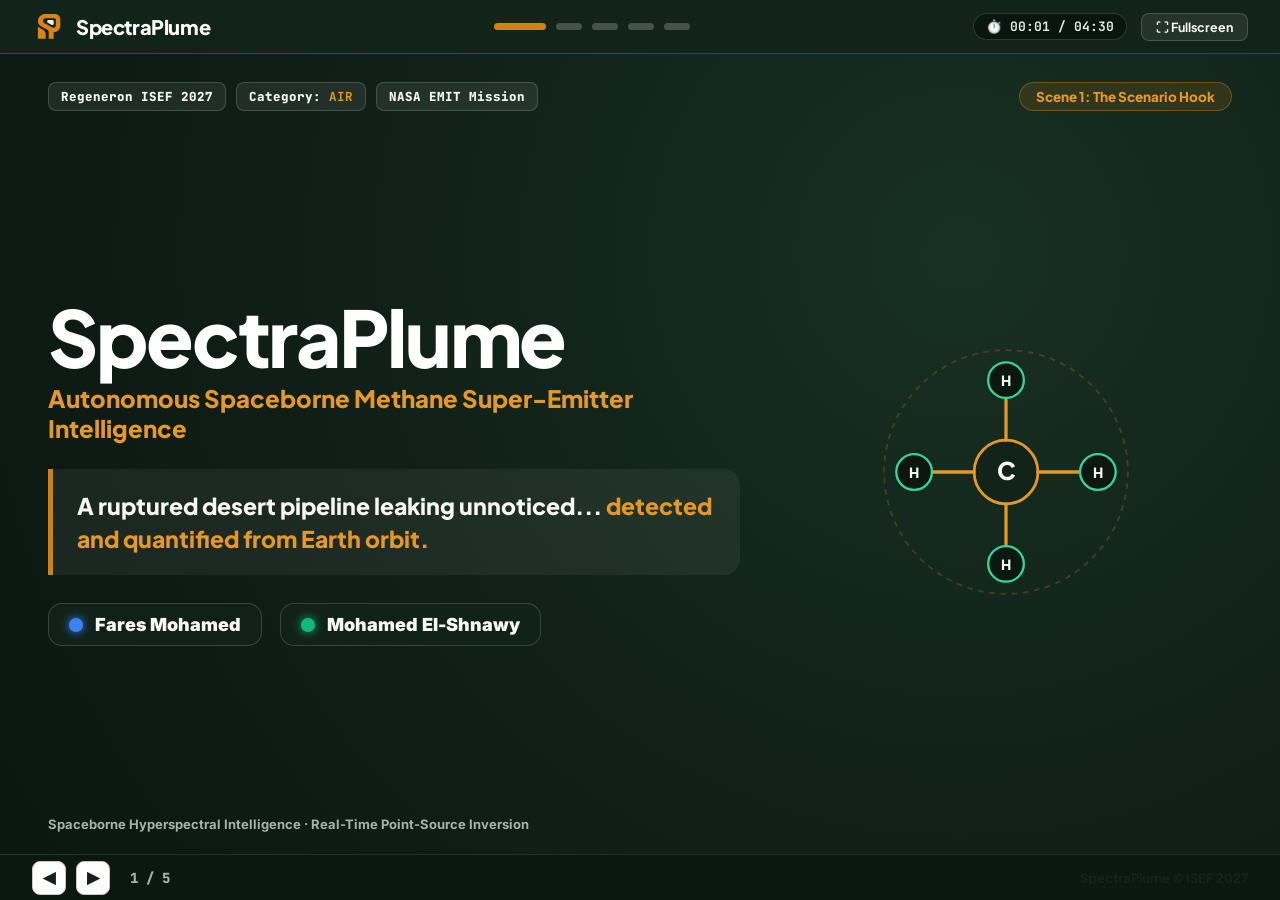
==== commit 69d0745b: "feat: convert presentation slides to professional scientific English headings" ====
--- a/docs/presentation/index.html
+++ b/docs/presentation/index.html
@@ -1,5 +1,5 @@
 <!DOCTYPE html>
-<html lang="ar" dir="rtl">
+<html lang="en" dir="ltr">
 <head>
   <meta charset="UTF-8" />
   <meta name="viewport" content="width=device-width, initial-scale=1.0" />
@@ -7,7 +7,7 @@
   
   <link rel="preconnect" href="https://fonts.googleapis.com" />
   <link rel="preconnect" href="https://fonts.gstatic.com" crossorigin />
-  <link href="https://fonts.googleapis.com/css2?family=Cairo:wght@600;700;800;900&family=JetBrains+Mono:wght@700;800;900&family=Plus+Jakarta+Sans:wght@700;800;900&display=swap" rel="stylesheet" />
+  <link href="https://fonts.googleapis.com/css2?family=Inter:wght@500;600;700&family=JetBrains+Mono:wght@700;800;900&family=Plus+Jakarta+Sans:wght@700;800;900&display=swap" rel="stylesheet" />
 
   <style>
     :root {
@@ -43,8 +43,8 @@
       --sp-safe-bg: #EDF7F2;
 
       /* Fonts */
-      --font-arabic: 'Cairo', sans-serif;
-      --font-display: 'Plus Jakarta Sans', 'Cairo', sans-serif;
+      --font-display: 'Plus Jakarta Sans', sans-serif;
+      --font-body: 'Inter', sans-serif;
       --font-mono: 'JetBrains Mono', monospace;
 
       /* Elevation */
@@ -65,7 +65,7 @@
       overflow: hidden;
       background-color: var(--sp-forest-950);
       color: var(--sp-ink-primary);
-      font-family: var(--font-arabic);
+      font-family: var(--font-body);
       user-select: none;
     }
 
@@ -140,7 +140,7 @@
 
     .timer-pill {
       font-family: var(--font-mono);
-      font-size: 13.5px;
+      font-size: 13px;
       font-weight: 700;
       padding: 4px 12px;
       border-radius: 999px;
@@ -155,11 +155,11 @@
       color: #FAF8F3;
       padding: 5px 14px;
       border-radius: 8px;
-      font-size: 13px;
+      font-size: 12.5px;
       font-weight: 700;
       cursor: pointer;
       transition: all 0.2s ease;
-      font-family: var(--font-arabic);
+      font-family: var(--font-display);
     }
 
     .top-btn:hover {
@@ -205,8 +205,9 @@
     }
 
     .slide-scene-tag {
-      font-size: 14px;
-      font-weight: 900;
+      font-family: var(--font-display);
+      font-size: 13.5px;
+      font-weight: 800;
       padding: 5px 16px;
       border-radius: 999px;
       background: var(--sp-bg-sand);
@@ -228,7 +229,7 @@
 
     .cite-badge {
       font-family: var(--font-mono);
-      font-size: 13px;
+      font-size: 12.5px;
       font-weight: 800;
       padding: 5px 12px;
       border-radius: 8px;
@@ -259,14 +260,15 @@
 
     .slide1-layout {
       display: grid;
-      grid-template-columns: 1.25fr 0.9fr;
+      grid-template-columns: 1.3fr 0.85fr;
       gap: 40px;
       align-items: center;
       margin: auto 0;
     }
 
     .hero-h1 {
-      font-size: 76px;
+      font-family: var(--font-display);
+      font-size: 78px;
       font-weight: 900;
       line-height: 1;
       letter-spacing: -0.03em;
@@ -275,6 +277,7 @@
     }
 
     .hero-h2 {
+      font-family: var(--font-display);
       font-size: 24px;
       font-weight: 800;
       color: var(--sp-amber-400);
@@ -283,11 +286,12 @@
 
     .hero-scenario-banner {
       background: rgba(255, 255, 255, 0.06);
-      border-right: 5px solid var(--sp-amber-500);
+      border-left: 5px solid var(--sp-amber-500);
       padding: 20px 24px;
       border-radius: 0 16px 16px 0;
-      font-size: 24px;
-      font-weight: 900;
+      font-family: var(--font-display);
+      font-size: 23px;
+      font-weight: 800;
       line-height: 1.45;
       color: #FAF8F3;
       margin-bottom: 28px;
@@ -356,6 +360,7 @@
     .stat-huge-num.safe { color: var(--sp-safe-600); }
 
     .stat-card-title {
+      font-family: var(--font-display);
       font-size: 21px;
       font-weight: 900;
       color: var(--sp-forest-900);
@@ -363,9 +368,9 @@
     }
 
     .stat-card-sub {
-      font-size: 14.5px;
+      font-size: 14px;
       color: var(--sp-ink-secondary);
-      font-weight: 700;
+      font-weight: 600;
     }
 
     .two-flaws-row {
@@ -399,15 +404,16 @@
     .flaw-icon.amber { background: var(--sp-amber-100); color: var(--sp-amber-600); }
 
     .flaw-title {
+      font-family: var(--font-display);
       font-size: 18px;
       font-weight: 900;
       color: var(--sp-forest-900);
     }
 
     .flaw-sub {
-      font-size: 14.5px;
+      font-size: 14px;
       color: var(--sp-ink-secondary);
-      font-weight: 700;
+      font-weight: 600;
       margin-top: 2px;
     }
 
@@ -469,6 +475,7 @@
     }
 
     .innov-heading {
+      font-family: var(--font-display);
       font-size: 20px;
       font-weight: 900;
       color: var(--sp-forest-900);
@@ -489,15 +496,16 @@
     }
 
     .innov-stat-label {
+      font-family: var(--font-display);
       font-size: 18px;
       font-weight: 900;
       color: var(--sp-forest-900);
     }
 
     .innov-rule-text {
-      font-size: 14.5px;
+      font-size: 14px;
       color: var(--sp-ink-secondary);
-      font-weight: 700;
+      font-weight: 600;
     }
 
     /* SLIDE 4: Live Demo & Proof */
@@ -522,6 +530,7 @@
     }
 
     .kpi-title {
+      font-family: var(--font-display);
       font-size: 14.5px;
       font-weight: 800;
       color: #A3B5AA;
@@ -602,6 +611,7 @@
     }
 
     .f1-lbl {
+      font-family: var(--font-display);
       font-size: 10px;
       font-weight: 900;
       color: var(--sp-amber-400);
@@ -699,6 +709,7 @@
     }
 
     .biz-card-head {
+      font-family: var(--font-display);
       font-size: 22px;
       font-weight: 900;
       color: var(--sp-forest-900);
@@ -706,9 +717,9 @@
     }
 
     .biz-card-text {
-      font-size: 15px;
+      font-size: 14.5px;
       color: var(--sp-ink-secondary);
-      font-weight: 700;
+      font-weight: 600;
       line-height: 1.5;
     }
 
@@ -725,7 +736,8 @@
       color: #FFFFFF;
       font-weight: 900;
       text-align: center;
-      font-size: 15px;
+      font-size: 14.5px;
+      font-family: var(--font-display);
     }
 
     .sdg-chip.s13 { background: #3F7E44; }
@@ -817,7 +829,7 @@
 
       <div class="top-actions">
         <span class="timer-pill" id="timer">⏱️ 00:00 / 04:30</span>
-        <button class="top-btn" onclick="toggleFullscreen()">⛶ ملء الشاشة</button>
+        <button class="top-btn" onclick="toggleFullscreen()">⛶ Fullscreen</button>
       </div>
     </header>
 
@@ -834,27 +846,27 @@
             <span class="cite-badge cite-badge-dark">Category: <strong>AIR</strong></span>
             <span class="cite-badge cite-badge-dark">NASA EMIT Mission</span>
           </div>
-          <span class="slide-scene-tag slide-scene-tag-dark">المشهد 1: الافتتاحية والسيناريو</span>
+          <span class="slide-scene-tag slide-scene-tag-dark">Scene 1: The Scenario Hook</span>
         </div>
 
         <div class="slide1-layout">
           <div>
             <h1 class="hero-h1">SpectraPlume</h1>
-            <h2 class="hero-h2">رادار فضائي ذكي لرصد تسريبات الميثان وحساب التدفق من المدار</h2>
+            <h2 class="hero-h2">Autonomous Spaceborne Methane Super-Emitter Intelligence</h2>
 
             <div class="hero-scenario-banner">
-              ماسورة مكسورة في الصحراء.. 
-              <span>مفيش إنسان شايفها، ورادارنا بيشوفها من الفضاء!</span>
+              A ruptured desert pipeline leaking unnoticed... 
+              <span>detected and quantified from Earth orbit.</span>
             </div>
 
             <div class="team-badges-row">
               <div class="team-pill">
                 <span class="team-dot fares"></span>
-                <span style="font-weight:900; font-size:18px;">فارس محمد</span>
+                <span style="font-weight:900; font-size:18px;">Fares Mohamed</span>
               </div>
               <div class="team-pill">
                 <span class="team-dot shnawy"></span>
-                <span style="font-weight:900; font-size:18px;">محمد الشناوي</span>
+                <span style="font-weight:900; font-size:18px;">Mohamed El-Shnawy</span>
               </div>
             </div>
           </div>
@@ -887,7 +899,7 @@
         </div>
 
         <div style="font-size:13px; color:#A3B5AA; font-weight:700;">
-          Autonomous Spaceborne Methane Super-Emitter Intelligence
+          Spaceborne Hyperspectral Intelligence · Real-Time Point-Source Inversion
         </div>
       </section>
 
@@ -896,7 +908,7 @@
       <!-- ========================================== -->
       <section class="slide" id="slide-2">
         <div class="slide-head">
-          <span class="slide-scene-tag">المشهد 2: المشكلة وتوثيق الأبحاث</span>
+          <span class="slide-scene-tag">Scene 2: Problem & Global Citations</span>
           <div class="citations-strip">
             <span class="cite-badge">IPCC AR6: <strong>84× GWP₂₀</strong></span>
             <span class="cite-badge">Science Advances 2023: <strong>Thorpe et al.</strong></span>
@@ -907,12 +919,12 @@
         <!-- 3 Big Stat Cards -->
         <div class="stat-cards-trio">
           <div class="stat-card-bold amber">
-            <span class="cite-badge">IPCC AR6</span>
+            <span class="cite-badge">IPCC AR6 (2021)</span>
             <div class="stat-huge-num amber">
               <span class="count-up" data-val="84">0</span>×
             </div>
-            <div class="stat-card-title">أقوى من ثاني أكسيد الكربون</div>
-            <div class="stat-card-sub">معيار تسخين الغلاف الجوي (20 سنة)</div>
+            <div class="stat-card-title">Global Warming Potential</div>
+            <div class="stat-card-sub">20-Year Timescale Relative to CO₂</div>
           </div>
 
           <div class="stat-card-bold danger">
@@ -920,17 +932,17 @@
             <div class="stat-huge-num danger">
               ><span class="count-up" data-val="50">0</span>%
             </div>
-            <div class="stat-card-title">انبعاثات الـ Super-Emitters</div>
-            <div class="stat-card-sub">أقل من 10% من المواقع حول العالم</div>
+            <div class="stat-card-title">Super-Emitter Emissions</div>
+            <div class="stat-card-sub">Originating from &lt;10% of Global Point Sources</div>
           </div>
 
           <div class="stat-card-bold safe">
-            <span class="cite-badge">NASA EMIT</span>
+            <span class="cite-badge">NASA EMIT (2022)</span>
             <div class="stat-huge-num safe">
               <span class="count-up" data-val="285">0</span>
             </div>
-            <div class="stat-card-title">نطاق طيفي SWIR على الفضاء</div>
-            <div class="stat-card-sub">عزل امتصاص الغاز عند 2.3 ميكرومتر</div>
+            <div class="stat-card-title">SWIR Hyperspectral Bands</div>
+            <div class="stat-card-sub">Space Station Imaging Spectrometer @ 2.3 µm</div>
           </div>
         </div>
 
@@ -939,22 +951,22 @@
           <div class="flaw-strip">
             <div class="flaw-icon red">⚠️</div>
             <div>
-              <div class="flaw-title">عقبة الإنذارات الكاذبة (False Alarms)</div>
-              <div class="flaw-sub">صخور الكالسيت تمتص عند 2.335 µm فتخدع خوارزميات ناسا</div>
+              <div class="flaw-title">False Alarm Obstacle (Calcite Trap)</div>
+              <div class="flaw-sub">Limestone (CaCO₃) absorption overlaps at 2.335 µm, corrupting standard algorithms</div>
             </div>
           </div>
 
           <div class="flaw-strip">
             <div class="flaw-icon amber">❓</div>
             <div>
-              <div class="flaw-title">غياب معدل التدفق الكتلي (قيمة NA)</div>
-              <div class="flaw-sub">غياب نموذج استرجاع فيزيائي مباشر يربط الرياح بالكتلة</div>
+              <div class="flaw-title">Missing Mass Flux Rate (NA Value)</div>
+              <div class="flaw-sub">Absence of integrated hydrodynamic inversion models to quantify tons/hour</div>
             </div>
           </div>
         </div>
 
         <div style="font-size:13px; color:var(--sp-ink-muted); font-weight:700;">
-          العقبة: التشويش الطيفي للمعادن الجيرية + غياب حساب التدفق الكتلي
+          The Core Challenge: Surface Mineral Interference + Unquantified Mass Emission Rates
         </div>
       </section>
 
@@ -963,7 +975,7 @@
       <!-- ========================================== -->
       <section class="slide" id="slide-3">
         <div class="slide-head">
-          <span class="slide-scene-tag">المشهد 3: الابتكار — الفيزياء الجزيئية</span>
+          <span class="slide-scene-tag">Scene 3: Molecular Physics & Hydrodynamics</span>
           <div class="citations-strip">
             <span class="cite-badge">HITRAN 2024: <strong>2260 + 2315 nm</strong></span>
             <span class="cite-badge">CaCO₃: <strong>2335 nm (Singlet)</strong></span>
@@ -975,10 +987,10 @@
           <!-- Spectrum Chart -->
           <div class="spectrum-box-clean">
             <div class="spectrum-legend-clean">
-              <span style="font-weight:900; font-size:17px; color:var(--sp-forest-900);">البصمة الطيفية: CH₄ Doublet vs. CaCO₃</span>
+              <span style="font-weight:900; font-size:17px; color:var(--sp-forest-900);">SWIR Absorption: CH₄ Doublet vs. CaCO₃</span>
               <div style="display:flex; gap:16px; font-size:13px; font-weight:800;">
-                <span style="color:#D4810B;">● الميثان (قمتان)</span>
-                <span style="color:#C0392B;">● الكالسيت (قمة واحدة)</span>
+                <span style="color:#D4810B;">● CH₄ (Doublet)</span>
+                <span style="color:#C0392B;">● Calcite (Singlet)</span>
               </div>
             </div>
 
@@ -1016,7 +1028,7 @@
             </svg>
 
             <div style="font-size:14px; font-weight:800; color:var(--sp-forest-900); text-align:center;">
-              الميثان: قمتان توأم (2260 + 2315 nm) · الكالسيت: قمة واحدة (2335 nm)
+              Methane: Doublet Dips (2260 + 2315 nm) · Calcite: Singlet Dip (2335 nm)
             </div>
           </div>
 
@@ -1024,36 +1036,36 @@
           <div class="two-innovations-col">
             <div class="innov-card highlight">
               <div class="innov-title-row">
-                <span class="innov-heading">1. بصمة التوأم (HITRAN 2024)</span>
-                <span class="cite-badge">Doublet Filter</span>
+                <span class="innov-heading">1. Doublet Ratio Filter</span>
+                <span class="cite-badge">HITRAN 2024</span>
               </div>
               <div class="innov-stat-row">
                 <div class="innov-big-stat" style="color:var(--sp-amber-600);">
                   <span class="count-up" data-val="78.4" data-dec="1">0</span>%
                 </div>
-                <div class="innov-stat-label">إلغاء إنذارات صخور الحجر الجيري</div>
+                <div class="innov-stat-label">False Alarm Suppression</div>
               </div>
-              <div class="innov-rule-text">فحص النسبة الفيزيائية بين القمتين يطرد الصخور فوراً</div>
+              <div class="innov-rule-text">Physical dual-dip ratio validation rejects surface mineral reflections</div>
             </div>
 
             <div class="innov-card">
               <div class="innov-title-row">
-                <span class="innov-heading">2. حساب التدفق (Varon + ERA5)</span>
-                <span class="cite-badge">Hydrodynamic IME</span>
+                <span class="innov-heading">2. Hydrodynamic Inversion</span>
+                <span class="cite-badge">Varon + ERA5</span>
               </div>
               <div class="innov-stat-row">
                 <div class="innov-big-stat" style="color:var(--sp-safe-600);">
                   <span class="count-up" data-val="7.9" data-dec="1">0</span>%
                 </div>
-                <div class="innov-stat-label">هامش خطأ MAPE (دقة 92.1%)</div>
+                <div class="innov-stat-label">Mean Absolute Error (MAPE)</div>
               </div>
-              <div class="innov-rule-text">دمج سرعات رياح ERA5 اللحظية في معادلة Q = (IME · U) / L</div>
+              <div class="innov-rule-text">Instantaneous ECMWF 10m wind assimilation: Q = (IME · U) / L (92.1% Accuracy)</div>
             </div>
           </div>
         </div>
 
         <div style="font-size:13px; color:var(--sp-ink-muted); font-weight:700;">
-          Physics-Informed: ذكاء اصطناعي مقيد بقوانين فيزياء الغلاف الجوي
+          Physics-Informed Architecture: Atmospheric Transport & Spectroscopy Constrained
         </div>
       </section>
 
@@ -1062,7 +1074,7 @@
       <!-- ========================================== -->
       <section class="slide" id="slide-4">
         <div class="slide-head">
-          <span class="slide-scene-tag slide-scene-tag-dark">المشهد 4: الديمو العملي والإثبات</span>
+          <span class="slide-scene-tag slide-scene-tag-dark">Scene 4: Orbital Demo & Statistical Proof</span>
           <div class="citations-strip">
             <span class="cite-badge cite-badge-dark">42 NASA Swaths</span>
             <span class="cite-badge cite-badge-dark">Paired t-test: <strong>p = 2.4 × 10⁻⁸</strong></span>
@@ -1073,27 +1085,27 @@
         <!-- 3 Big Real-Time Telemetry Cards -->
         <div class="demo-kpi-bar">
           <div class="kpi-tile">
-            <div class="kpi-title">معدل الانبعاث اللحظي</div>
+            <div class="kpi-title">Instantaneous Emission Rate</div>
             <div class="kpi-num amber">
-              <span class="count-up" data-val="2.46" data-dec="2">0.00</span> <span style="font-size:24px;">طن/ساعة</span>
+              <span class="count-up" data-val="2.46" data-dec="2">0.00</span> <span style="font-size:24px;">t/h</span>
             </div>
             <div style="font-size:12.5px; color:#A3B5AA;">EMIT Orbit #2222205</div>
           </div>
 
           <div class="kpi-tile">
-            <div class="kpi-title">الخسارة المالية اليومية</div>
+            <div class="kpi-title">Daily Economic Product Loss</div>
             <div class="kpi-num safe">
-              $<span class="count-up" data-val="10600">0</span> <span style="font-size:24px;">/يوم</span>
-            </div>
-            <div style="font-size:12.5px; color:#A3B5AA;">تسريب حقل غاز في الشرق الأوسط</div>
+              $<span class="count-up" data-val="10600">0</span> <span style="font-size:24px;">/day</span>
+            </div>
+            <div style="font-size:12.5px; color:#A3B5AA;">Midstream Natural Gas Value</div>
           </div>
 
           <div class="kpi-tile">
-            <div class="kpi-title">زمن المعالجة والاستجابة</div>
+            <div class="kpi-title">End-to-End Inference Latency</div>
             <div class="kpi-num blue">
               <span class="count-up" data-val="435">0</span> <span style="font-size:24px;">ms</span>
             </div>
-            <div style="font-size:12.5px; color:#A3B5AA;">معالجة فورية Real-Time</div>
+            <div style="font-size:12.5px; color:#A3B5AA;">Real-Time Pipeline Execution</div>
           </div>
         </div>
 
@@ -1129,8 +1141,8 @@
             </svg>
 
             <div style="display:flex; justify-content:space-between; font-size:12.5px; color:#A3B5AA;">
-              <span>إسقاط GPS فوري لفرق الصيانة</span>
-              <span>حد الكشف: <strong>85 kg/h</strong></span>
+              <span>Instant GPS Localization for Site Mitigation</span>
+              <span>Detection Limit: <strong>85 kg/h</strong></span>
             </div>
           </div>
 
@@ -1154,7 +1166,7 @@
                 <div class="bar-line">
                   <div>
                     <div class="bar-label-flex">
-                      <span style="color:#A3B5AA;">Precision (دقة الإنذار)</span>
+                      <span style="color:#A3B5AA;">Precision (Reliability)</span>
                       <span style="color:#34D399; font-family:var(--font-mono); font-weight:800;">96.1%</span>
                     </div>
                     <div class="bar-track-dark">
@@ -1164,7 +1176,7 @@
 
                   <div>
                     <div class="bar-label-flex">
-                      <span style="color:#A3B5AA;">Recall (اصطياد الغاز)</span>
+                      <span style="color:#A3B5AA;">Recall (Plume Capture)</span>
                       <span style="color:#60A5FA; font-family:var(--font-mono); font-weight:800;">92.4%</span>
                     </div>
                     <div class="bar-track-dark">
@@ -1178,8 +1190,8 @@
             <!-- Sinai Mountain Trap Banner -->
             <div class="sinai-trap-banner">
               <div>
-                <div style="font-weight:900; font-size:15px; color:#FFFFFF;">فخ جبال سيناء (Negative Control)</div>
-                <div style="font-size:12px; color:#A3B5AA;">مشهد صخور جيرية بدون أي غاز</div>
+                <div style="font-family:var(--font-display); font-weight:900; font-size:15px; color:#FFFFFF;">Sinai Mountain Trap (Negative Control)</div>
+                <div style="font-size:12px; color:#A3B5AA;">Pure limestone rock scene without gas</div>
               </div>
 
               <div style="display:flex; gap:12px;">
@@ -1191,7 +1203,7 @@
         </div>
 
         <div style="font-size:13px; color:var(--sp-amber-400); text-align:center; font-weight:800;">
-          التفوق الإحصائي: Paired t-test (p = 2.4 × 10⁻⁸) عبر 42 مسار تصوير حقيقي لناسا
+          Statistical Superiority: Paired t-test (p = 2.4 × 10⁻⁸) Across 42 Real NASA Swaths
         </div>
       </section>
 
@@ -1200,7 +1212,7 @@
       <!-- ========================================== -->
       <section class="slide" id="slide-5">
         <div class="slide-head">
-          <span class="slide-scene-tag">المشهد 5: الجدوى والاستدامة والختام</span>
+          <span class="slide-scene-tag">Scene 5: Economic Feasibility & Global SDGs</span>
           <div class="citations-strip">
             <span class="cite-badge">Zero Orbital CapEx</span>
             <span class="cite-badge">UN SDG 13: <strong>Climate Action</strong></span>
@@ -1210,34 +1222,34 @@
 
         <div class="biz-trio-clean">
           <div class="biz-clean-card">
-            <span class="cite-badge">الكفاءة الاستثمارية</span>
+            <span class="cite-badge">Capital Efficiency</span>
             <div class="biz-hero-num" style="color:var(--sp-safe-600);">$0.00</div>
             <div class="biz-card-head">Zero Orbital CapEx</div>
             <div class="biz-card-text">
-              استثمار بيانات NASA EMIT المفتوحة مجاناً بدلاً من إطلاق قمر بـ 100 مليون دولار
+              Leveraging open NASA EMIT space data instead of deploying a $100M+ dedicated satellite constellation
             </div>
           </div>
 
           <div class="biz-clean-card">
-            <span class="cite-badge">العائد الاقتصادي للشركات</span>
+            <span class="cite-badge">Enterprise Economic Value</span>
             <div class="biz-hero-num" style="color:var(--sp-amber-600);">
               $<span class="count-up" data-val="18000">0</span>
             </div>
-            <div class="biz-card-head">توفير يومي لكل بئر متسرب</div>
+            <div class="biz-card-head">Daily Recovery per Facility</div>
             <div class="biz-card-text">
-              وقف تسريب واحد بحجم 1,000 kg/h يعيد ضخ الغاز في الشبكة بدلاً من هدره
+              Mitigating a single 1,000 kg/h leak captures lost product directly back into midstream distribution
             </div>
           </div>
 
           <div class="biz-clean-card">
-            <span class="cite-badge">أهداف الأمم المتحدة</span>
+            <span class="cite-badge">United Nations SDGs</span>
             <div class="sdg-badges-row">
-              <div class="sdg-chip s13">SDG 13<br><span style="font-size:11.5px; font-weight:normal;">العمل المناخي</span></div>
-              <div class="sdg-chip s7">SDG 7<br><span style="font-size:11.5px; font-weight:normal;">طاقة نظيفة</span></div>
-            </div>
-            <div class="biz-card-head" style="margin-top:14px;">الاستدامة وحماية المناخ</div>
+              <div class="sdg-chip s13">SDG 13<br><span style="font-size:11.5px; font-weight:normal;">Climate Action</span></div>
+              <div class="sdg-chip s7">SDG 7<br><span style="font-size:11.5px; font-weight:normal;">Clean Energy</span></div>
+            </div>
+            <div class="biz-card-head" style="margin-top:14px;">Sustainability & Climate Impact</div>
             <div class="biz-card-text">
-              وقف أخطر غاز دفيء وصون موارد الطاقة للأجيال القادمة
+              Targeting potent super-emitters for immediate, measurable global warming deceleration
             </div>
           </div>
         </div>
@@ -1247,18 +1259,18 @@
           <div style="display:flex; align-items:center; gap:12px;">
             <span style="font-size:24px;">📘</span>
             <div>
-              <div style="font-weight:900; font-size:16px; color:#FFFFFF;">Engineering Log Book</div>
-              <div style="font-size:12.5px; color:#A3B5AA;">توثيق كامل لكل خطوة وتجربة ومعادلة رياضية</div>
-            </div>
-          </div>
-
-          <div style="font-weight:900; font-size:19px; color:var(--sp-amber-400);">
-            شكراً لحضراتكم — جاهزون لأسئلة السادة المحكمين! 🎙️
+              <div style="font-family:var(--font-display); font-weight:900; font-size:16px; color:#FFFFFF;">Engineering Log Book</div>
+              <div style="font-size:12.5px; color:#A3B5AA;">Complete audit trail of models, equations, and benchmark runs</div>
+            </div>
+          </div>
+
+          <div style="font-family:var(--font-display); font-weight:900; font-size:19px; color:var(--sp-amber-400);">
+            Thank You — Open for Questions 🎙️
           </div>
         </div>
 
         <div style="font-size:13px; color:var(--sp-ink-muted); font-weight:700;">
-          SpectraPlume: حل بيئي، اقتصادي وواقعي جاهز للتطبيق الفوري
+          SpectraPlume: High-Impact, Zero-CapEx Spaceborne Climate Solution
         </div>
       </section>
 
@@ -1267,9 +1279,9 @@
     <!-- Bottom Navigation Bar (No instructions text) -->
     <footer class="deck-bottombar" id="bottomBar">
       <div class="nav-btn-box">
-        <button class="arrow-btn" onclick="prevSlide()" title="السابق">▶</button>
-        <button class="arrow-btn" onclick="nextSlide()" title="التالي">◀</button>
-        <span style="font-family:var(--font-mono); font-weight:900; margin-right:10px; font-size:14px;" id="slideNum">1 / 5</span>
+        <button class="arrow-btn" onclick="prevSlide()" title="Previous">◀</button>
+        <button class="arrow-btn" onclick="nextSlide()" title="Next">▶</button>
+        <span style="font-family:var(--font-mono); font-weight:900; margin-left:10px; font-size:14px;" id="slideNum">1 / 5</span>
       </div>
 
       <div style="font-family:var(--font-display); font-weight:900; font-size:13px; color:var(--sp-forest-900);">
@@ -1363,7 +1375,7 @@
       document.getElementById('timer').textContent = `⏱️ ${m}:${s} / 04:30`;
     }, 1000);
 
-    // Keyboard controls
+    // Keyboard controls (ArrowRight = Next, ArrowLeft = Prev)
     window.addEventListener('keydown', (e) => {
       if (e.key === 'ArrowRight' || e.key === ' ' || e.key === 'PageDown') {
         e.preventDefault();
